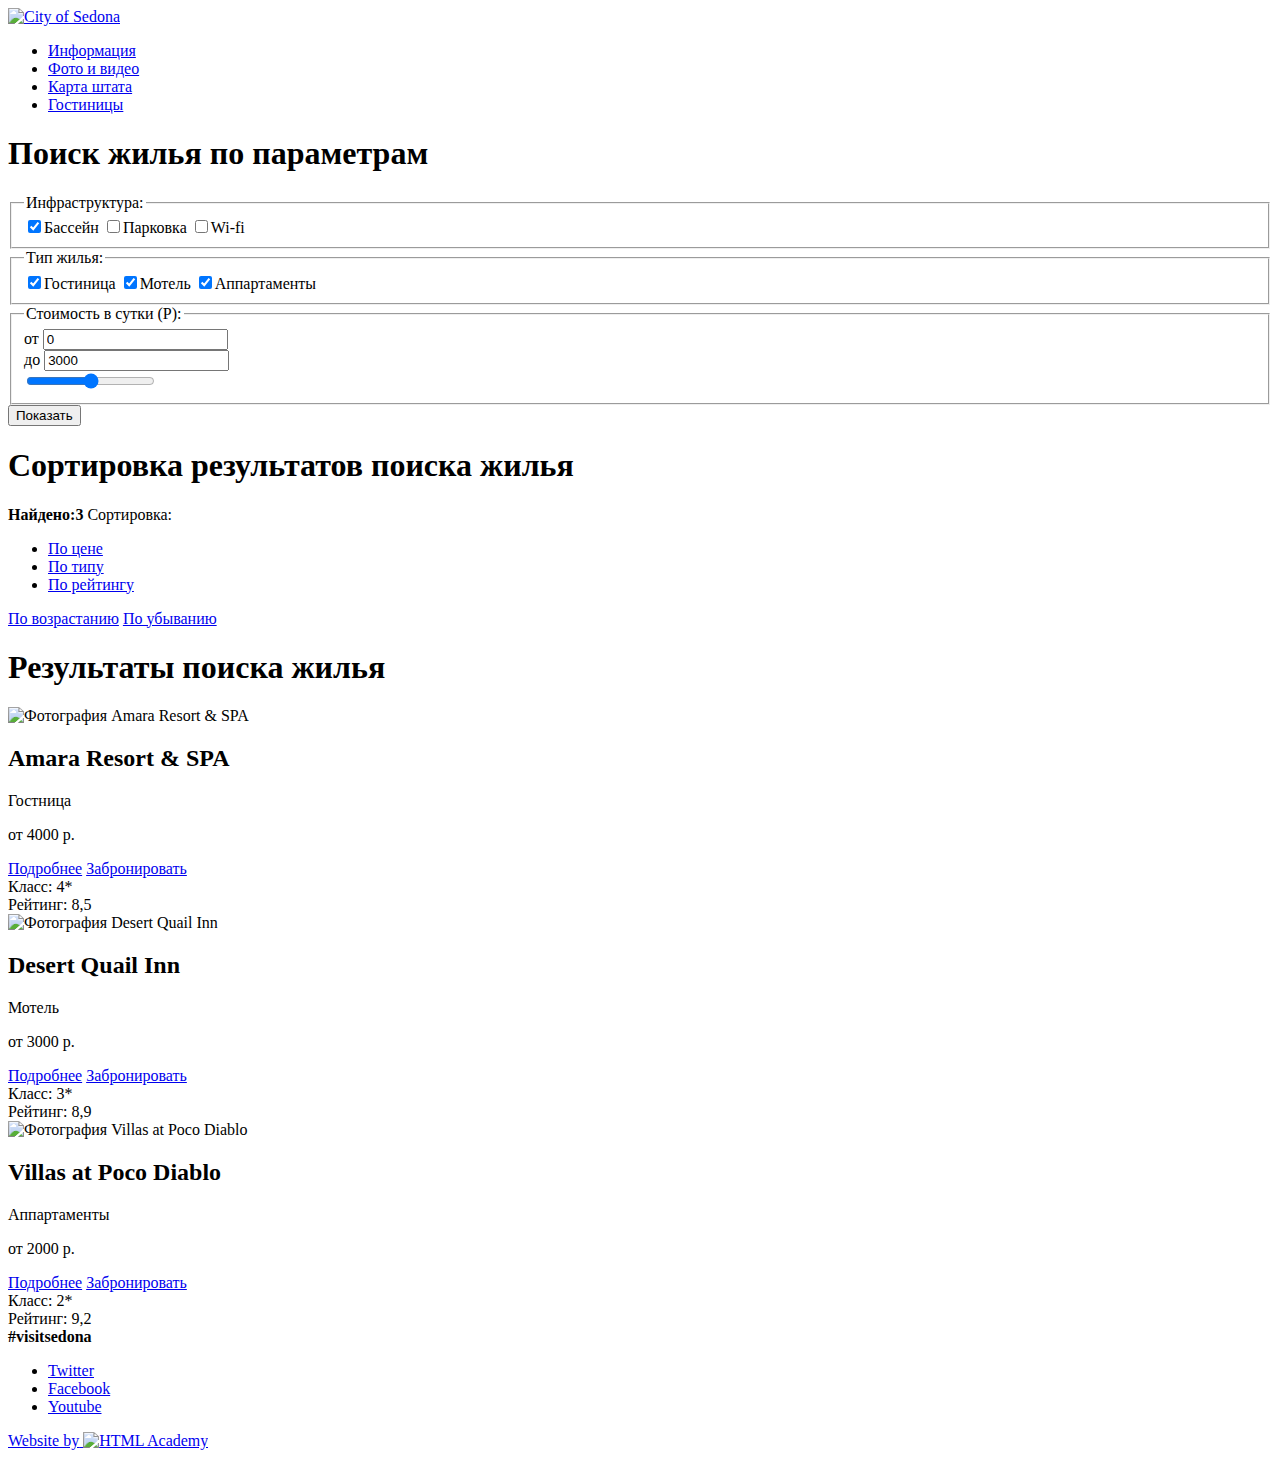
==== hotels.html @ 562797f5 "Внес правки по замечаниям, добавил формы" ====
<!DOCTYPE html>
<html lang="ru">
  <head>
    <meta charset="utf-8">
    <title>HTML Academy: Седона</title>
  </head>
  <body>
    <header class="main-header">
      <a href="index.html"><img src="#" alt="City of Sedona"></a>
      <nav class="main-navigator">
        <ul class="site-navigation">
          <li><a href="info.html">Информация</a></li>
          <li><a href="madia.html">Фото и видео</a></li>
          <li><a href="map.html">Карта штата</a></li>
          <li><a href="hotels.html">Гостиницы</a></li>
        </ul>
      </nav>
    </header>
    <main class="container">
      <section>
        <h1 class="visually-hidden">Поиск жилья по параметрам</h1>
        <form>
          <fieldset class="infrastructure">
            <legend>Инфраструктура:</legend>
            <label for="pool"><input type="checkbox" value="Бассейн" id="pool" checked>Бассейн</label>
            <label for="parking-place"><input type="checkbox" value="Парковка" id="parking-place">Парковка</label>
            <label for="wi-fi"><input type="checkbox" value="Wi-fi" id="wi-fi">Wi-fi</label>
          </fieldset>
          <fieldset class="type-of-hotel">
              <legend>Тип жилья:</legend>
              <label for="hotel"><input type="checkbox" value="Гостиница" id="hotel" checked>Гостиница</label>
              <label for="motel"><input type="checkbox" value="Мотель" id="motel" checked>Мотель</label>
              <label for="apartments"><input type="checkbox" value="Аппартаменты" id="apartments" checked>Аппартаменты</label>
          </fieldset>
          <fieldset class="day-price">
            <legend>Стоимость в сутки (Р):</legend>
            <div>
              <span>от</span>
              <input type="number" value="0">
            </div>
            <div>
            <span>до</span>
            <input type="number" value=3000>
            </div>
            <div>
            <input type="range" min="0" max="4000" step="1">
          </div>
        </fieldset>
          <div class="buttons">
            <input type="submit" value="Показать">
          </div>
        </form>
      </section>
      <section>
        <h1 class="visually-hidden">Сортировка результатов поиска жилья</h1>
        <b>Найдено:3</b>
        <span>Сортировка:</span>
        <ul>
          <li><a class="type-of-sorting" href="#">По цене</a></li>
          <li><a class="type-of-sorting" href="#">По типу</a></li>
          <li><a class="type-of-sorting" href="#">По рейтингу</a></li>
        </ul>
        <div>
          <a class="type-of-sorting sorting-up" href="#">По возрастанию</a>
          <a class="type-of-sorting sorting-down" href="#">По убыванию</a>
        </div>
      </section>
      <section class="found-hotels">
        <h1 class="visually-hidden">Результаты поиска жилья</h1>
        <article>
          <img src="#" alt="Фотография Amara Resort & SPA">
          <h2 class="name-of-hotel">Amara Resort & SPA</h2>
          <div>
            <span class="type-of-hotel">Гостница</span>
            <p>
              <span>от 4000 р.</span>
            </p>
          </div>
          <a class="button-info" href="more-info">Подробнее</a>
          <a class="button-booking" href="booking">Забронировать</a>
          <div>
            <span>Класс: 4*</span>
          </div>
          <span>Рейтинг: 8,5</span>
        </article>
        <article>
          <img src="#" alt="Фотография Desert Quail Inn">
          <h2 class="name-of-hotel">Desert Quail Inn</h2>
          <div>
            <span class="type-of-hotel">Мотель</span>
            <p>
              <span>от 3000 р.</span>
            </p>
          </div>
          <a class="button-info" href="more-info">Подробнее</a>
          <a class="button-booking" href="booking">Забронировать</a>
          <div>
            <span>Класс: 3*</span>
          </div>
          <span>Рейтинг: 8,9</span>
        </article>
        <article>
          <img src="#" alt="Фотография Villas at Poco Diablo">
          <h2 class="name-of-hotel">Villas at Poco Diablo</h2>
          <div>
            <span class="type-of-hotel">Аппартаменты</span>
            <p>
              <span>от 2000 р.</span>
            </p>
          </div>
          <a class="button-info" href="more-info">Подробнее</a>
          <a class="button-booking" href="booking">Забронировать</a>
          <div>
            <span>Класс: 2*</span>
          </div>
          <span>Рейтинг: 9,2</span>
        </article>
      </section>
    </main>
    <footer class="main-footer">
      <b class="footer-hashtag">#visitsedona</b>
      <div class="footer-social">
        <ul>
          <li><a class="social-button" href="#">Twitter</a></li>
          <li><a class="social-button" href="#">Facebook</a></li>
          <li><a class="social-button" href="#">Youtube</a></li>
        </ul>
      </div>
      <div class="footer-copyright">
        <a class="button" href="https://htmlacademy.ru/intensive/htmlcss">
          <span>Website by</span>
          <img src="#" width="0" height="0" alt="HTML Academy">
        </a>
      </div>
    </footer>
  </body>
</html>
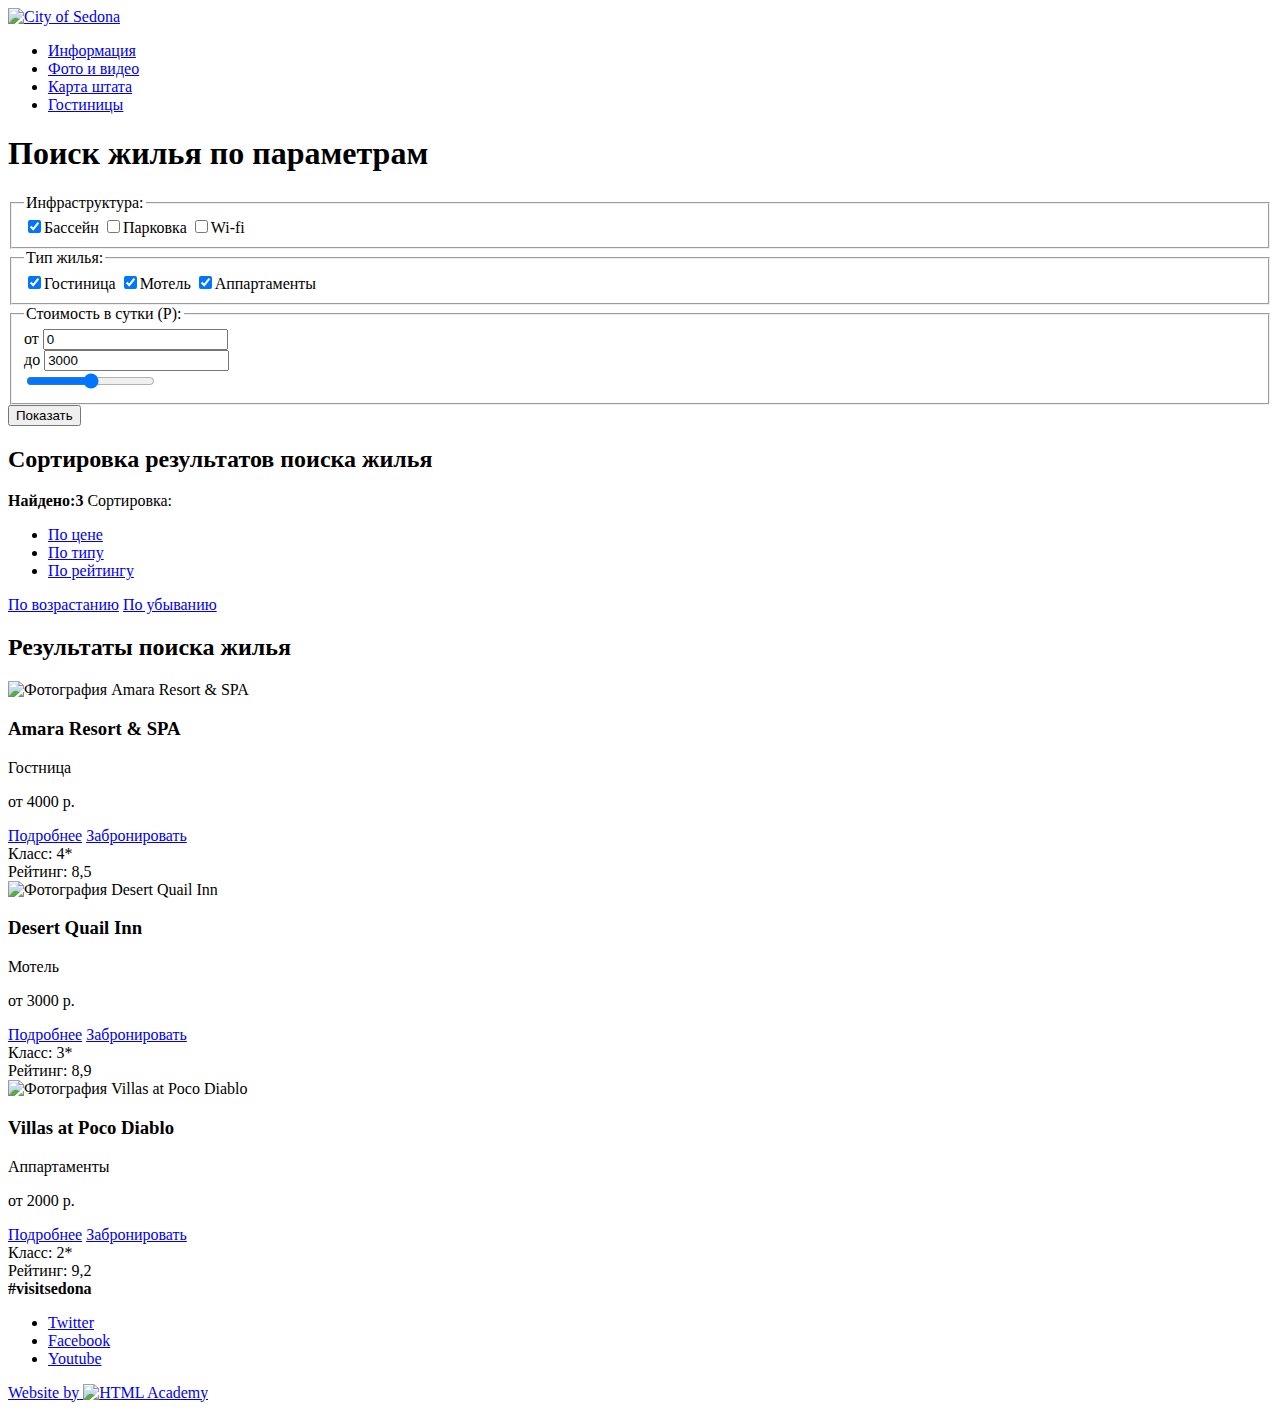
==== commit d44a94fa: "Небольшие правки" ====
--- a/hotels.html
+++ b/hotels.html
@@ -9,10 +9,10 @@
       <a href="index.html"><img src="#" alt="City of Sedona"></a>
       <nav class="main-navigator">
         <ul class="site-navigation">
-          <li><a href="info.html">Информация</a></li>
-          <li><a href="madia.html">Фото и видео</a></li>
-          <li><a href="map.html">Карта штата</a></li>
-          <li><a href="hotels.html">Гостиницы</a></li>
+          <li><a href="#">Информация</a></li>
+          <li><a href="#">Фото и видео</a></li>
+          <li><a href="#">Карта штата</a></li>
+          <li><a href="#">Гостиницы</a></li>
         </ul>
       </nav>
     </header>
@@ -52,7 +52,7 @@
         </form>
       </section>
       <section>
-        <h1 class="visually-hidden">Сортировка результатов поиска жилья</h1>
+        <h2 class="visually-hidden">Сортировка результатов поиска жилья</h2>
         <b>Найдено:3</b>
         <span>Сортировка:</span>
         <ul>
@@ -66,10 +66,10 @@
         </div>
       </section>
       <section class="found-hotels">
-        <h1 class="visually-hidden">Результаты поиска жилья</h1>
+        <h2 class="visually-hidden">Результаты поиска жилья</h1>
         <article>
           <img src="#" alt="Фотография Amara Resort & SPA">
-          <h2 class="name-of-hotel">Amara Resort & SPA</h2>
+          <h3 class="name-of-hotel">Amara Resort & SPA</h3>
           <div>
             <span class="type-of-hotel">Гостница</span>
             <p>
@@ -85,7 +85,7 @@
         </article>
         <article>
           <img src="#" alt="Фотография Desert Quail Inn">
-          <h2 class="name-of-hotel">Desert Quail Inn</h2>
+          <h3 class="name-of-hotel">Desert Quail Inn</h3>
           <div>
             <span class="type-of-hotel">Мотель</span>
             <p>
@@ -101,7 +101,7 @@
         </article>
         <article>
           <img src="#" alt="Фотография Villas at Poco Diablo">
-          <h2 class="name-of-hotel">Villas at Poco Diablo</h2>
+          <h3 class="name-of-hotel">Villas at Poco Diablo</h3>
           <div>
             <span class="type-of-hotel">Аппартаменты</span>
             <p>
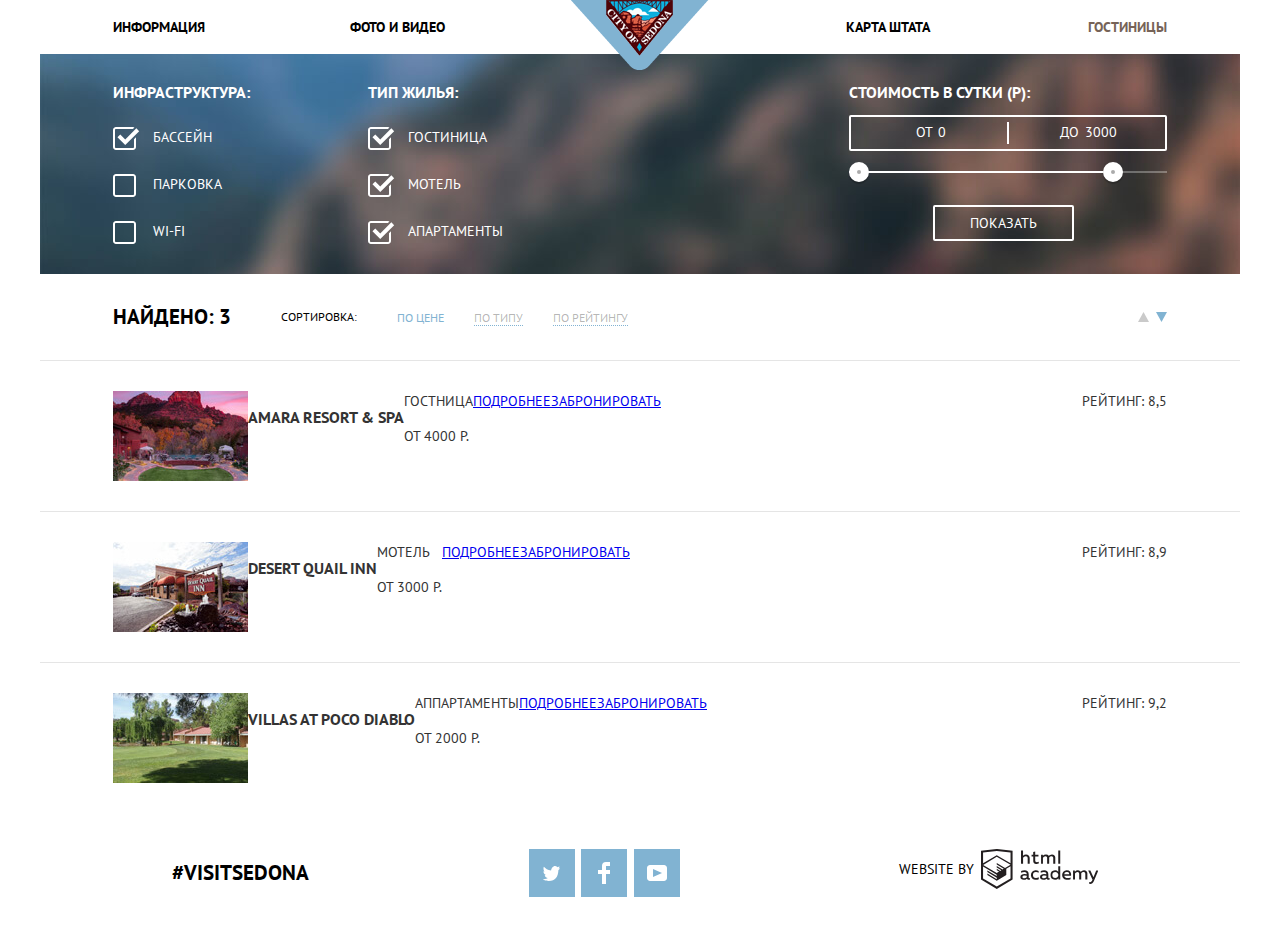
==== commit 05619e7f: "Черновик стилизации, некоторые правки  в разметку" ====
--- a/hotels.html
+++ b/hotels.html
@@ -1,74 +1,79 @@
 <!DOCTYPE html>
 <html lang="ru">
-  <head>
-    <meta charset="utf-8">
-    <title>HTML Academy: Седона</title>
-  </head>
+<head>
+  <meta charset="utf-8">
+  <link href="https://fonts.googleapis.com/css?family=PT+Sans:400,700&amp;subset=cyrillic" rel="stylesheet">
+  <link href="css/normalize.css" rel="stylesheet">
+  <link href="css/style.css" rel="stylesheet">
+  <title>HTML Academy: Седона</title>
+</head>
   <body>
-    <header class="main-header">
-      <a href="index.html"><img src="#" alt="City of Sedona"></a>
-      <nav class="main-navigator">
+    <header class="main-section main-header">
+      <img class="index-logo"src="img/index-logo.png" width="138" height="70" alt="City of Sedona">
+      <nav class="main-navigation">
         <ul class="site-navigation">
           <li><a href="#">Информация</a></li>
           <li><a href="#">Фото и видео</a></li>
           <li><a href="#">Карта штата</a></li>
-          <li><a href="#">Гостиницы</a></li>
+          <li class="active">Гостиницы</li>
         </ul>
       </nav>
     </header>
-    <main class="container">
-      <section>
+    <main class="main-section">
+      <section class="filters">
         <h1 class="visually-hidden">Поиск жилья по параметрам</h1>
-        <form>
+        <form class="filters-form" action="https://echo.htmlacademy.ru" method="get" id="search-hotel" name="Фильтры для поиска гостиницы в Седоне">
           <fieldset class="infrastructure">
             <legend>Инфраструктура:</legend>
-            <label for="pool"><input type="checkbox" value="Бассейн" id="pool" checked>Бассейн</label>
-            <label for="parking-place"><input type="checkbox" value="Парковка" id="parking-place">Парковка</label>
-            <label for="wi-fi"><input type="checkbox" value="Wi-fi" id="wi-fi">Wi-fi</label>
+            <input type="checkbox" value="Бассейн" id="pool" checked><label for="pool">Бассейн</label>
+            <input type="checkbox" value="Парковка" id="parking-place"><label for="parking-place">Парковка</label>
+            <input type="checkbox" value="Wi-fi" id="wi-fi"><label for="wi-fi">Wi-fi</label>
           </fieldset>
           <fieldset class="type-of-hotel">
               <legend>Тип жилья:</legend>
-              <label for="hotel"><input type="checkbox" value="Гостиница" id="hotel" checked>Гостиница</label>
-              <label for="motel"><input type="checkbox" value="Мотель" id="motel" checked>Мотель</label>
-              <label for="apartments"><input type="checkbox" value="Аппартаменты" id="apartments" checked>Аппартаменты</label>
+              <input type="checkbox" value="Гостиница" id="hotel" checked><label for="hotel">Гостиница</label>
+              <input type="checkbox" value="Мотель" id="motel" checked><label for="motel">Мотель</label>
+              <input type="checkbox" value="Аппартаменты" id="apartments" checked><label for="apartments">Апартаменты</label>
           </fieldset>
-          <fieldset class="day-price">
-            <legend>Стоимость в сутки (Р):</legend>
-            <div>
-              <span>от</span>
-              <input type="number" value="0">
-            </div>
-            <div>
-            <span>до</span>
-            <input type="number" value=3000>
-            </div>
-            <div>
-            <input type="range" min="0" max="4000" step="1">
-          </div>
-        </fieldset>
-          <div class="buttons">
-            <input type="submit" value="Показать">
+          <div class="price">
+            <fieldset class="price-per-day">
+              <legend>Стоимость в сутки (Р):</legend>
+              <div class="price-controls">
+                <label class="min-price">от <input type="text" name="min-price" value="0"></label>
+                <label class="max-price">до <input type="text" name="max-price" value="3000"></label>
+              </div>
+              <div class="range-controls">
+                <div class="scale">
+                  <div class="bar"></div>
+                </div>
+                <div class="range-toggle range-toggle-min"></div>
+                <div class="range-toggle range-toggle-max"></div>
+              </div>
+            </fieldset>
+            <button class="btn-transparent" type="submit">Показать</button>
           </div>
         </form>
       </section>
-      <section>
+      <section class="result-of-sorting">
         <h2 class="visually-hidden">Сортировка результатов поиска жилья</h2>
-        <b>Найдено:3</b>
-        <span>Сортировка:</span>
-        <ul>
-          <li><a class="type-of-sorting" href="#">По цене</a></li>
-          <li><a class="type-of-sorting" href="#">По типу</a></li>
-          <li><a class="type-of-sorting" href="#">По рейтингу</a></li>
-        </ul>
-        <div>
-          <a class="type-of-sorting sorting-up" href="#">По возрастанию</a>
-          <a class="type-of-sorting sorting-down" href="#">По убыванию</a>
+        <b class="number-of-found">Найдено: <span>3</span></b>
+        <div class="sorting-by">
+          <span>Сортировка:</span>
+          <ul class="sorting-by-list">
+            <li><a class="by-price selected-type" href="#">По цене</a></li>
+            <li><a class="by-type" href="#">По типу</a></li>
+            <li><a class="by-rating" href="#">По рейтингу</a></li>
+          </ul>
+        </div>
+        <div class="sorting-buttons">
+          <a class="sorting-up" href="#">По возрастанию</a>
+          <a class="sorting-down selected-sorting" href="#">По убыванию</a>
         </div>
       </section>
       <section class="found-hotels">
         <h2 class="visually-hidden">Результаты поиска жилья</h1>
-        <article>
-          <img src="#" alt="Фотография Amara Resort & SPA">
+        <article class="found-item">
+          <img src="img/amara-resort-spa.jpg" alt="Фотография Amara Resort & SPA">
           <h3 class="name-of-hotel">Amara Resort & SPA</h3>
           <div>
             <span class="type-of-hotel">Гостница</span>
@@ -78,13 +83,19 @@
           </div>
           <a class="button-info" href="more-info">Подробнее</a>
           <a class="button-booking" href="booking">Забронировать</a>
-          <div>
-            <span>Класс: 4*</span>
+          <div class="hotels-rating">
+            <div class="number-of-stars">
+              <span class="visually-hidden">Класс: 4*</span>
+              <span class="star"></span>
+              <span class="star"></span>
+              <span class="star"></span>
+              <span class="star"></span>
+            </div>
+            <span class="raiting">Рейтинг: 8,5</span>
           </div>
-          <span>Рейтинг: 8,5</span>
         </article>
-        <article>
-          <img src="#" alt="Фотография Desert Quail Inn">
+        <article class="found-item">
+          <img src="img/desert-auail-inn.jpg" alt="Фотография Desert Quail Inn">
           <h3 class="name-of-hotel">Desert Quail Inn</h3>
           <div>
             <span class="type-of-hotel">Мотель</span>
@@ -94,13 +105,19 @@
           </div>
           <a class="button-info" href="more-info">Подробнее</a>
           <a class="button-booking" href="booking">Забронировать</a>
-          <div>
-            <span>Класс: 3*</span>
+          <div class="hotels-rating">
+            <div class="number-of-stars">
+              <span class="visually-hidden">Класс: 3*</span>
+              <span class="star"></span>
+              <span class="star"></span>
+              <span class="star"></span>
+              <span class="star"></span>
+            </div>
+            <span class="raiting">Рейтинг: 8,9</span>
           </div>
-          <span>Рейтинг: 8,9</span>
         </article>
-        <article>
-          <img src="#" alt="Фотография Villas at Poco Diablo">
+        <article class="found-item">
+          <img src="img/villas-at-poco-diablo.jpg" alt="Фотография Villas at Poco Diablo">
           <h3 class="name-of-hotel">Villas at Poco Diablo</h3>
           <div>
             <span class="type-of-hotel">Аппартаменты</span>
@@ -110,26 +127,57 @@
           </div>
           <a class="button-info" href="more-info">Подробнее</a>
           <a class="button-booking" href="booking">Забронировать</a>
-          <div>
-            <span>Класс: 2*</span>
+          <div class="hotels-rating">
+            <div class="number-of-stars">
+              <span class="visually-hidden">Класс: 2*</span>
+              <span class="star"></span>
+              <span class="star"></span>
+              <span class="star"></span>
+              <span class="star"></span>
+            </div>
+            <span class="raiting">Рейтинг: 9,2</span>
           </div>
-          <span>Рейтинг: 9,2</span>
         </article>
       </section>
     </main>
-    <footer class="main-footer">
+    <footer class="main-section main-footer">
       <b class="footer-hashtag">#visitsedona</b>
       <div class="footer-social">
         <ul>
-          <li><a class="social-button" href="#">Twitter</a></li>
-          <li><a class="social-button" href="#">Facebook</a></li>
-          <li><a class="social-button" href="#">Youtube</a></li>
+          <li>
+            <a class="social-button" href="#">
+              <span class="visually-hidden">Твиттер</span>
+              <svg xmlns="http://www.w3.org/2000/svg" xmlns:xlink="http://www.w3.org/1999/xlink" width="17" height="15" viewBox="0 0 17 15">
+                <path fill="#FFF" d="M10.95.144c1.685-.496 2.984.27 3.577 1.179.673-.231 1.331-.481 2.011-.708a2.345 2.345 0 0 1-.857 1.768c.685.17 1.304-.491 1.304-.491-.169 1-1.006 1.788-1.563 2.024-.231 6.75-3.175 11.217-10.077 11.082h-.446c-.41 0-4.164-.46-4.898-1.887 2.271.196 3.893-.422 4.693-1.177-.96-.3-2.679-.477-2.979-2.95.349.106.564.228 1.19.119C1.705 8.247.374 7.53.448 5.33c.285.328 1.067.536 1.34.472C1.085 5.561-.182 2.442.894.85c1.818 1.854 3.735 3.606 7.152 3.773C8.254 2.33 9.183.793 10.95.144z"/>
+              </svg>
+            </a>
+          </li>
+          <li>
+            <a class="social-button" href="#">
+              <span class="visually-hidden">Фейсбук</span>
+              <svg xmlns="http://www.w3.org/2000/svg" width="12" height="22" viewBox="0 0 12 22">
+                <path fill="#FFF" d="M12 4V0H8a4 4 0 0 0-4 4v4H0v4h4v10h4V12h4V8H8V4h4z"/>
+              </svg>
+            </a>
+          </li>
+          <li>
+            <a class="social-button" href="#">
+              <span class="visually-hidden">Ютуб</span>
+              <svg xmlns="http://www.w3.org/2000/svg" xmlns:xlink="http://www.w3.org/1999/xlink" width="20" height="16" viewBox="0 0 20 16">
+                <path fill="#FFF" d="M17 0H3C1.35 0 0 1.35 0 3v10c0 1.65 1.35 3 3 3h14c1.65 0 3-1.35 3-3V3c0-1.65-1.35-3-3-3zM6.027 11.998V4.002L15.014 8l-8.987 3.998z"/>
+              </svg>
+            </a>
+          </li>
         </ul>
       </div>
       <div class="footer-copyright">
-        <a class="button" href="https://htmlacademy.ru/intensive/htmlcss">
-          <span>Website by</span>
-          <img src="#" width="0" height="0" alt="HTML Academy">
+        <a class="copyright-button" href="#">
+          <span class="website-by">Website by</span>
+          <span class="visually-hidden">HTML Академия</span>
+          <svg id="Layer_1" data-name="Layer 1" xmlns="http://www.w3.org/2000/svg" height="40px" viewBox="0 0 108.08 36.85">
+            <title>logo-htmlacademy-small1</title>
+            <path d="M44.61,26.88a2,2,0,0,0,.55-0.1v1.33a3.25,3.25,0,0,1-1.18.21,1.67,1.67,0,0,1-1.67-1,4.84,4.84,0,0,1-3.14,1.08c-1.51,0-2.91-.83-2.91-2.55,0-2.13,2-2.79,3.71-2.79a11.08,11.08,0,0,1,2.17.25v-0.3c0-1-.76-1.77-2.19-1.77a7.42,7.42,0,0,0-3,.64v-1.7a10.21,10.21,0,0,1,3.19-.55c2.36,0,3.81,1.12,3.81,3.65v3a0.54,0.54,0,0,0,.49.59h0.17Zm-6.44-1.13A1.35,1.35,0,0,0,39.63,27h0.11a3.39,3.39,0,0,0,2.41-1V24.58a9.72,9.72,0,0,0-1.81-.21c-1,0-2.16.33-2.16,1.38h0Zm12.36-6.11a5,5,0,0,1,2.57.64V22a4.08,4.08,0,0,0-2.3-.7,2.75,2.75,0,1,0,0,5.49,5,5,0,0,0,2.43-.64v1.71a6.27,6.27,0,0,1-2.76.57A4.21,4.21,0,0,1,46,24.51q0-.21,0-0.41a4.32,4.32,0,0,1,4.18-4.46h0.38Zm12.17,7.24a2,2,0,0,0,.55-0.1v1.33a3.25,3.25,0,0,1-1.18.21,1.67,1.67,0,0,1-1.67-1,4.84,4.84,0,0,1-3.14,1.08c-1.51,0-2.91-.83-2.91-2.55,0-2.13,2-2.79,3.71-2.79a11.08,11.08,0,0,1,2.17.25v-0.3c0-1-.76-1.77-2.19-1.77a7.42,7.42,0,0,0-3,.64v-1.7a10.21,10.21,0,0,1,3.19-.55c2.36,0,3.81,1.12,3.81,3.65v3a0.54,0.54,0,0,0,.49.59h0.17Zm-6.44-1.13A1.35,1.35,0,0,0,57.73,27h0.11a3.39,3.39,0,0,0,2.41-1V24.58a9.72,9.72,0,0,0-1.81-.21c-1.06,0-2.16.33-2.16,1.38h0ZM73,16V28.2H71.35V26.88a3.88,3.88,0,0,1-3.19,1.54,4.4,4.4,0,0,1,0-8.78,3.81,3.81,0,0,1,3,1.3V16H73Zm-4.53,5.22a2.76,2.76,0,1,0,0,5.52A2.86,2.86,0,0,0,71.15,25V23A2.91,2.91,0,0,0,68.49,21.27ZM79,19.64c3.31,0,4.46,2.68,3.92,5.09H76.7c0.21,1.5,1.67,2.11,3.19,2.11a6.11,6.11,0,0,0,2.64-.59v1.6a7.14,7.14,0,0,1-3,.57C77,28.42,74.78,27,74.78,24a4.18,4.18,0,0,1,4-4.39H79Zm0.09,1.54a2.28,2.28,0,0,0-2.44,2.1v0.06H81.3A2,2,0,0,0,79.13,21.18Zm5.73,7V19.87h1.65v1a3.81,3.81,0,0,1,2.78-1.27A2.86,2.86,0,0,1,91.89,21a4.12,4.12,0,0,1,2.91-1.33A3.06,3.06,0,0,1,98,23V28.2h-1.9V23.05a1.59,1.59,0,0,0-1.42-1.75H94.42a2.8,2.8,0,0,0-2.07,1.12V28.2h-1.9V23.05A1.59,1.59,0,0,0,89,21.31H88.8a3,3,0,0,0-2.21,1.29v5.63H84.86Zm21.31-8.33h1.9l-3.91,9.46c-0.9,2.17-2.09,2.86-3.35,2.86a4.76,4.76,0,0,1-1.1-.14V30.46a2.86,2.86,0,0,0,.85.12c0.9,0,1.58-.64,2.07-1.9l0.17-.42-4-8.4h2l2.86,6.29ZM38.73,1.46V6.22a3.81,3.81,0,0,1,2.7-1.14,3.25,3.25,0,0,1,3.44,3.4v5.15H43V8.72a1.81,1.81,0,0,0-1.61-2h-0.3a2.93,2.93,0,0,0-2.32,1.39v5.52h-1.9V1.46h1.9ZM49.94,2.31v3h3V6.91h-3v3.81c0,1.1.5,1.46,1.58,1.46a4.49,4.49,0,0,0,1.69-.33v1.6A6.8,6.8,0,0,1,51,13.8a2.55,2.55,0,0,1-2.86-2.74V6.89H46.58V5.26h1.5V2.74Zm5.4,11.31V5.28H57v1A3.81,3.81,0,0,1,59.77,5a2.86,2.86,0,0,1,2.6,1.33A4.12,4.12,0,0,1,65.28,5,3.06,3.06,0,0,1,68.44,8.4v5.21h-1.9V8.46a1.59,1.59,0,0,0-1.42-1.75H64.89a2.8,2.8,0,0,0-2.07,1.12v5.78h-1.9V8.46A1.59,1.59,0,0,0,59.5,6.71H59.27A3,3,0,0,0,57.06,8v5.63H55.34ZM71.17,1.45H73V13.6H71.17V1.45ZM14.71,0H14.55L0,1.54V28.21l14.55,8.66,14.55-8.66V1.54Zm12.5,27.1L14.55,34.64,1.9,27.12V16.18l12.59,7.5V25L5.86,19.9v1.31l8.68,5.21v1.39L5.87,22.65V24l8.68,5.21,8.75-5.24V18.31L27.2,16V27.12Zm0-12.53-3.48,2-1.6,1L14.51,13v1.31L21,18.23H21l-0.14.09-1,.54-5.37-3.2V17l4.24,2.52-1,.67-3.2-1.9v1.31l2.1,1.24L14.5,22.1,2,14.65,14.51,7.11Zm0-1.32L14.49,5.76,1.91,13.25v-10L14.56,1.92,27.21,3.25v10h0Z" transform="translate(0 -0.02)" fill="#231f20"/>
+          </svg>
         </a>
       </div>
     </footer>
--- a/css/style.css
+++ b/css/style.css
@@ -0,0 +1,772 @@
+.main-section {
+  position: relative;
+  display: block;
+  max-width: 1200px;
+  width: 100%;
+  min-width: 768px;
+  margin: 0 auto;
+  box-sizing: border-box;
+}
+body {
+font-family: "PT Sans", "Arial", sans-serif;
+text-transform: uppercase;
+font-size: 14px;
+line-height: 21px;
+color: #333333;
+font-weight: normal;
+}
+.visually-hidden {
+  position: absolute;
+  clip: rect(0 0 0 0);
+  width: 1px;
+  height: 1px;
+  margin: -1px;
+}
+
+/* Шапка сайта*/
+
+.main-header {
+position: relative;
+}
+.index-logo {
+  position: absolute;
+  top: 0;
+  left: 50%;
+  margin-left: -69px;
+  z-index: 10;
+  width: 138;
+  height: 70;
+}
+.main-header .main-navigation {
+margin-left: 73px;
+margin-right: 73px;
+}
+.main-header .site-navigation {
+display: flex;
+flex-wrap: wrap;
+justify-content: space-between;
+margin: 0;
+padding: 0;
+}
+.site-navigation li {
+list-style-type: none;
+margin: 0;
+padding: 14px 0;
+width: 20%;
+}
+.site-navigation li:nth-child(1),
+.site-navigation li:nth-child(2) {
+  text-align: left;
+}
+.site-navigation li:nth-child(3),
+.site-navigation li:nth-child(4) {
+  text-align: right;
+}
+.site-navigation li:nth-child(2) {
+  margin-right: 73px;
+}
+.site-navigation li:nth-child(3) {
+  margin-left: 60px;
+}
+.site-navigation a {
+text-decoration: none;
+font-weight:  bold;
+font-size: 14px;
+line-height: 26px;
+color: #000000;
+text-transform: uppercase;
+}
+.site-navigation a:hover,
+.site-navigation a:focus {
+  color: #81b3d2;
+}
+.site-navigation a:active {
+color: #000000;
+opacity: 0.3;
+}
+
+/* Баннер на главной */
+.index-banner {
+  position: relative;
+  margin-bottom: 60px;
+}
+.index-banner .banner-wrapper {
+  background: #3f5f73 url("../img/index-background.jpg");
+  background-repeat: no-repeat;
+  background-position: 50% 21%;
+  width: 100%;
+  height: 508px;
+}
+.index-banner img {
+  display: block;
+  width: 458px;
+  height: 352px;
+  margin: 0 auto;
+  padding: 76px;
+}
+.index-banner .banner-mask {
+  width: 100%;
+  height: 57px;
+  background: url("../img/mask-max.png");
+  background-repeat: no-repeat;
+  background-position: center;
+  position: absolute;
+  bottom: 0;
+  z-index: 5;
+}
+
+/* Заголовок */
+.features {
+  text-align: center;
+  margin-bottom: 50px;
+}
+.features  h1 {
+  font-size: 21px;
+  line-height: 26px;
+  color: #000000;
+  margin: 0;
+  margin-bottom: 28px;
+  padding: 0;
+}
+.features  p {
+  font-size: 14px;
+  line-height: 26px;
+  color: #000000;
+  margin: 0;
+  margin-bottom: 52px;
+  padding: 0;
+}
+
+/* Причины */
+.feature-list, .feature-list .illustrated {
+display: flex;
+flex-wrap: wrap;
+}
+.sub-feature-list {
+  display: flex;
+}
+.feature-list,
+.sub-feature-list,
+.feature-list li,
+.sub-feature-list li {
+  list-style-type: none;
+  margin: 0;
+  padding: 0;
+}
+.illustrated {
+background-color: #81b3d2;
+color: #white;
+display: flex;
+}
+.illustrated:nth-child(2n+1){
+  flex-direction:row-reverse;
+}
+.feature-item {
+  text-align: center;
+}
+.sub-feature {
+  background-color: #ffffff;
+  width: 400px;
+}
+.feature-list > li:nth-last-child(-n+3) {
+  background-color: #eeeeee;
+  width: 400px;
+  min-height: 256px;
+}
+.feature-item-title {
+  width: 400px;
+  min-height: 256px;
+}
+/*Стилизация текста в причинах*/
+.feature-item h3,
+.feature-item-title h3 {
+  margin-top: 44px;
+  margin-bottom: 24px;
+  padding: 0 124px;
+  font-family: "PT Sans", "Arial", sans-serif;
+  font-size: 21px;
+  line-height: 21px;
+  font-weight: bold;
+  color: #000000;
+  text-transform: uppercase;
+}
+.feature-item span {
+  display: block;
+  margin-bottom: 23px;
+  padding: 0;
+  font-family: "PT Sans", "Arial", sans-serif;
+  font-size: 14px;
+  line-height: 21px;
+  font-weight: normal;
+  color: #333333;
+}
+.feature-item span::before,
+.feature-item span::after {
+  content: "";
+  display: inline-block;
+  vertical-align: middle;
+  width: 10px;
+  height: 1px;
+  background-color: #333333;
+  position: relative;
+}
+.feature-item span::before {
+  margin-left: -100%;
+  left: -4px;
+}
+.feature-item span::after {
+  margin-right: -100%;
+  right: -4px;
+}
+.feature-item p,
+.feature-item-title p {
+  padding: 0 60px;
+  line-height: 21px;
+}
+
+/*Стилизация вложенного списка*/
+.sub-feature-list .feature-item {
+  position: relative;
+  margin: 0;
+  padding: 0;
+  padding-top: 160px;
+}
+
+.sub-feature h4 {
+  display: block;
+  margin: 0;
+  margin-bottom: 20px;
+  font-family: "PT Sans", "Arial", sans-serif;
+  text-transform: uppercase;
+  font-size: 21px;
+  line-height: 24px;
+  font-weight: bold;
+  background-color: #ffffff;
+  color: #000000;
+}
+
+.sub-feature p {
+  margin: 0;
+  margin-bottom: 85px;
+  padding: 0 55px;
+  font-family: "PT Sans", "Arial", sans-serif;
+  text-transform: uppercase;
+  font-size: 14px;
+  line-height: 21px;
+  font-weight: normal;
+  background-color: #ffffff;
+  color: #333333;
+}
+
+.sub-feature-list .feature-housing::before,
+.sub-feature-list .feature-food::before,
+.sub-feature-list .feature-souvenirs::before  {
+  content: "";
+  position: absolute;
+  top: 57px;
+  left: 50%;
+}
+
+.sub-feature-list .feature-housing::before {
+  background: url("../img/icon-1.svg")no-repeat center;
+  width: 77px;
+  height: 75px;
+  margin-left: -38px;
+}
+
+.sub-feature-list .feature-food::before {
+  background: url("../img/icon-2.svg")no-repeat center;
+  width: 64px;
+  height: 75px;
+  margin-left: -32px;
+}
+
+.sub-feature-list .feature-souvenirs::before {
+  background: url("../img/icon-3.svg")no-repeat center;
+  width: 75px;
+  height: 77px;
+  margin-left: -37px;
+}
+
+/*Стилизация заголовка и подписи к форме*/
+.search-hotels {
+    text-align: center;
+    width: 566px;
+    margin: 0 auto;
+}
+.search-hotels  h2 {
+  font-size: 30px;
+  line-height: 36px;
+  color: #000000;
+  margin: 0;
+  margin-bottom: 23px;
+  padding: 0;
+}
+.search-hotels p{
+  font-size: 14px;
+  line-height: 24px;
+  color: #000000;
+  margin: 0;
+  margin-bottom: 48px;
+}
+
+/*Стилизация формы - кнопка открытия/закрытия формы*/
+.button-search {
+  display: block;
+  width: inherit;
+  min-height: 86px;
+  margin: 0 auto;
+  padding: 10px 30px;
+
+  font-size: 21px;
+  font-weight: bold;
+  line-height: 26px;
+  text-align: center;
+  color: #ffffff;
+  vertical-align: middle;
+  text-transform: uppercase;
+
+  background-color: #766357;
+  border: none;
+}
+.button-search:hover,
+.button-search:focus {
+  background-color: #604e43;
+}
+.button-search:active {
+  color: #928a85;
+  background-color: #604e43;
+}
+
+/*Стилизация формы*/
+.search-hotels-form {
+position: absolute;
+display: flex;
+flex-wrap: wrap;
+flex-direction: column;
+width: inherit;
+box-sizing: border-box;
+min-height: 395px;
+padding: 55px;
+text-align: left;
+font-weight: bold;
+font-size: 14px;
+line-height: 26px;
+vertical-align: middle;
+
+background-color: #ffffff;
+}
+.search-item {
+  display: flex;
+  justify-content: space-between;
+  flex-wrap: wrap;
+  width: 460px;
+  margin-bottom: 30px;
+}
+.item-date {
+  width: 100%;
+}
+.item-number {
+  display: flex;
+  justify-content: space-between;
+  flex-wrap: wrap;
+  width: 50%;
+}
+.search-item label {
+  display: inline-block;
+  padding: 6px 0;
+}
+.search-item input {
+  font: inherit;
+  background-color: #f2f2f2;
+  border: none;
+}
+.item-date input {
+  box-sizing: border-box;
+  width: 346px;
+  padding: 6px;
+  padding-right: 40px;
+}
+/* Цевт при наведение, сделать позже
+.appointment-item input:focus {
+  border-color: #663d15;
+}
+*/
+.item-number input {
+  width: 115px;
+  padding: 6px 0;
+}
+.search-hotels-form .button {
+  display: block;
+  width: 458px;
+  min-height: 58px;
+  margin: 0 auto;
+  margin-top: 22px;
+  padding: 10px 30px;
+
+  font-size: 21px;
+  font-weight: bold;
+  line-height: 26px;
+  text-align: center;
+  color: #ffffff;
+  vertical-align: middle;
+  text-transform: uppercase;
+
+  background-color: #81b3d2;
+  border: none;
+}
+.search-hotels-form .button:hover,
+.search-hotels-form .button:focus {
+  background-color: #669ec0;
+}
+.search-hotels-form .button:active {
+  color: #94b9d2;
+  background-color: #5496bd;
+
+}
+
+/*Футер*/
+.main-footer {
+  display: flex;
+  flex-wrap: wrap;
+  justify-content: space-between;
+
+  min-height: 120px;
+  padding-top: 36px;
+  padding-bottom: 36px;
+  padding-left: 132px;
+  padding-right: 100px;
+
+  color: #000000;
+  background-color: #ffffff;
+}
+.footer-hashtag {
+  align-self: center;
+  font-size: 21px;
+  line-height: 26px;
+}
+
+.footer-social ul {
+  display: flex;
+  flex-wrap: wrap;
+  justify-content: space-between;
+  width: 151px;
+  margin: 0 auto;
+  padding: 0;
+
+  list-style: none;
+}
+.social-button {
+  display: flex;
+  align-items: center;
+  justify-content: center;
+  width: 46px;
+  height: 48px;
+
+  background-color: #81b3d2;
+}
+.social-button:hover,
+.social-button:focus {
+  background-color: #669ec0;
+}
+.social-button:hover path,
+.social-button:focus path {
+  fill: #88b6d1;
+}
+.footer-copyright {
+  width: 241px;
+  margin: 0;
+}
+.footer-copyright a {
+  display: flex;
+  align-items: center;
+  text-decoration: none;
+  font-size: 14px;
+  line-height: 26px;
+  color: #000000;
+  text-transform: uppercase;
+}
+.footer-copyright:hover path,
+.footer-copyright:focus path{
+  fill: #81b3d2;
+}
+.footer-copyright:active path{
+  fill: #000000;
+  opacity: 0.3;
+}
+.copyright-button .website-by {
+  font-size: 14px;
+  line-height: 26px;
+  padding-right: 7px;
+  color: #000000;
+}
+
+/*Страница поиска отеля*/
+.site-navigation .active {
+  text-decoration: none;
+  font-family: "PT Sans", "Arial", sans-serif;
+  font-weight: bold;
+  font-size: 14px;
+  line-height: 26px;
+  color: #766357;
+  text-transform: uppercase;
+}
+
+/*Раздел фильтров*/
+.filters {
+  background: url("../img/catalog-background.jpg") no-repeat;
+  background-position: center;
+  text-transform: uppercase;
+  color: #ffffff;
+}
+.filters .filters-form {
+  display: flex;
+  margin-left: 73px;
+  margin-right: 73px;
+  padding-top: 28px;
+  padding-bottom: 32px;
+}
+.filters-form .infrastructure,
+.filters-form .type-of-hotel,
+.filters-form .price {
+  display: flex;
+  flex-direction: column;
+}
+.filters-form fieldset {
+  border: 0;
+  margin: 0;
+  padding: 0;
+}
+.filters-form .infrastructure {
+  margin-right: 118px;
+}
+
+.filters-form .price {
+  margin-left: auto;
+}
+.filters-form fieldset>legend {
+  margin: 0;
+  margin-bottom: 24px;
+  padding: 0;
+  font-size: 16px;
+  line-height: 21px;
+  font-weight: bold;
+}
+.infrastructure label,
+.type-of-hotel label {
+  display: block;
+  margin: 0;
+  margin-bottom: 26px;
+  padding: 0;
+  padding-left: 40px;
+  position: relative;
+  font-size: 14px;
+  line-height: 21px;
+}
+.infrastructure label:last-child,
+.type-of-hotel label:last-child {
+  margin-bottom: 0;
+}
+.infrastructure label::before,
+.type-of-hotel label::before {
+  content: "";
+  background: url("../img/checkbox-off.svg") no-repeat center;
+  width: 23px;
+  height: 23px;
+  position: absolute;
+  left: 0;
+  top: 0;
+}
+.infrastructure input[type="checkbox"],
+.type-of-hotel input[type="checkbox"] {
+  display: none;
+}
+.infrastructure input[type="checkbox"]:checked + label::before,
+.type-of-hotel input[type="checkbox"]:checked + label::before {
+  content: "";
+  background: url("../img/checkbox-on.svg") no-repeat center;
+  width: 27px;
+  height: 23px;
+  position: absolute;
+  left: 0;
+  top: 0;
+}
+.price {
+  width: 328px;
+}
+.price .price-per-day {
+  width: 318px;
+  padding-left: 10px;
+}
+.price .price-per-day legend {
+  margin-bottom: 12px;
+}
+.price-controls {
+  position: relative;
+  height: 36px;
+  margin-bottom: 20px;
+  font-size: 0;
+  border: 2px solid #ffffff;
+  border-radius: 2px;
+  box-sizing: border-box;
+}
+.price-controls::after {
+  content: "";
+  position: absolute;
+  top: 50%;
+  left: 50%;
+  width: 2px;
+  height: 22px;
+  background: #ffffff;
+  transform: translate(-50%, -50%);
+}
+.price-controls label {
+  display: inline-block;
+  font-size: 14px;
+  line-height: 21px;
+  vertical-align: top;
+  padding: 4px 0;
+  cursor: pointer;
+}
+.price-controls .min-price,
+.price-controls .max-price {
+  width: 90px;
+  padding-left: 65px;
+}
+.price-controls .max-price {
+  padding-left: 54px;
+}
+.price-controls input {
+  width: 50px;
+  margin: 0;
+  color: inherit;
+  font: inherit;
+  background: none;
+  border: none;
+}
+.range-controls {
+  position: relative;
+  margin-bottom: 32px;
+}
+.range-controls .scale {
+  height: 2px;
+  background: rgba(255, 255, 255, 0.3);
+}
+.range-controls .bar {
+  width: 80%;
+  height: 2px;
+  background: #ffffff;
+}
+.range-toggle {
+  position: absolute;
+  top: -9px;
+  width: 4px;
+  height: 4px;
+  background: #ababab;
+  border: 8px solid #ffffff;
+  border-radius: 50%;
+  box-shadow: 0 2px 1px 0 rgba(0, 1, 1, 0.2);
+  cursor: pointer;
+}
+.range-toggle:hover {
+  background: #1c4f80;
+}
+.range-toggle-min {
+  left: 0;
+}
+.range-toggle-max {
+  left: 80%;
+}
+.btn-transparent {
+  display: block;
+  margin: 0 auto;
+  padding: 6px 35px;
+  font-size: 14px;
+  line-height: 20px;
+  color: #ffffff;
+  text-transform: uppercase;
+  background: transparent;
+  border: 2px solid #ffffff;
+  border-radius: 2px;
+  cursor: pointer;
+}
+.btn-transparent:hover {
+  color: #000000;
+  background: #ffffff;
+}
+
+/*Параметры сортировки*/
+.result-of-sorting {
+  display: flex;
+  align-items: center;
+  margin-left: 73px;
+  margin-right: 73px;
+  padding: 30px 0;
+}
+.result-of-sorting .number-of-found {
+  margin: 0;
+  padding: 0;
+  margin-right: 50px;
+  font-size: 21px;
+  line-height: 26px;
+  font-weight: bold;
+  color: #000000;
+}
+.sorting-by {
+  display: flex;
+  flex-wrap: wrap;
+  align-items: center;
+}
+.sorting-by-list {
+  display: flex;
+  flex-wrap: wrap;
+  list-style-type: none;
+  margin: 0;
+  padding: 0;
+}
+.sorting-by span {
+  margin-right: 40px;
+  font-size: 12px;
+  line-height: 18px;
+  font-weight: normal;
+  color: #000000;
+}
+.sorting-by-list a {
+  margin-right: 30px;
+  font-size: 12px;
+  line-height: 18px;
+  font-weight: normal;
+  color: rgba(0, 0, 0, 0.3);
+  text-decoration: none;
+  border-bottom: 1px dotted #81b3d2;
+}
+.sorting-by-list .selected-type {
+  border: none;
+  color: #81b3d2;
+}
+.sorting-buttons {
+  margin-left: auto;
+}
+.sorting-buttons .sorting-up,
+.sorting-buttons .sorting-down {
+  font-size: 0;
+  display: inline-block;
+  width: 11px;
+  height: 10px;
+  background: url("../img/icon-up-dir.svg") no-repeat center;
+}
+.sorting-buttons .sorting-down {
+  background: url("../img/icon-down-dir.svg") no-repeat center;
+  margin-left: 3px;
+}
+
+/*Стилизация спика найденных отелей*/
+.found-hotels .found-item{
+  display: flex;
+  flex-wrap: wrap;
+  padding: 30px 73px;
+  border-top: 1px solid #e5e5e5;
+}
+.found-item .hotels-rating {
+  margin-left: auto;
+}
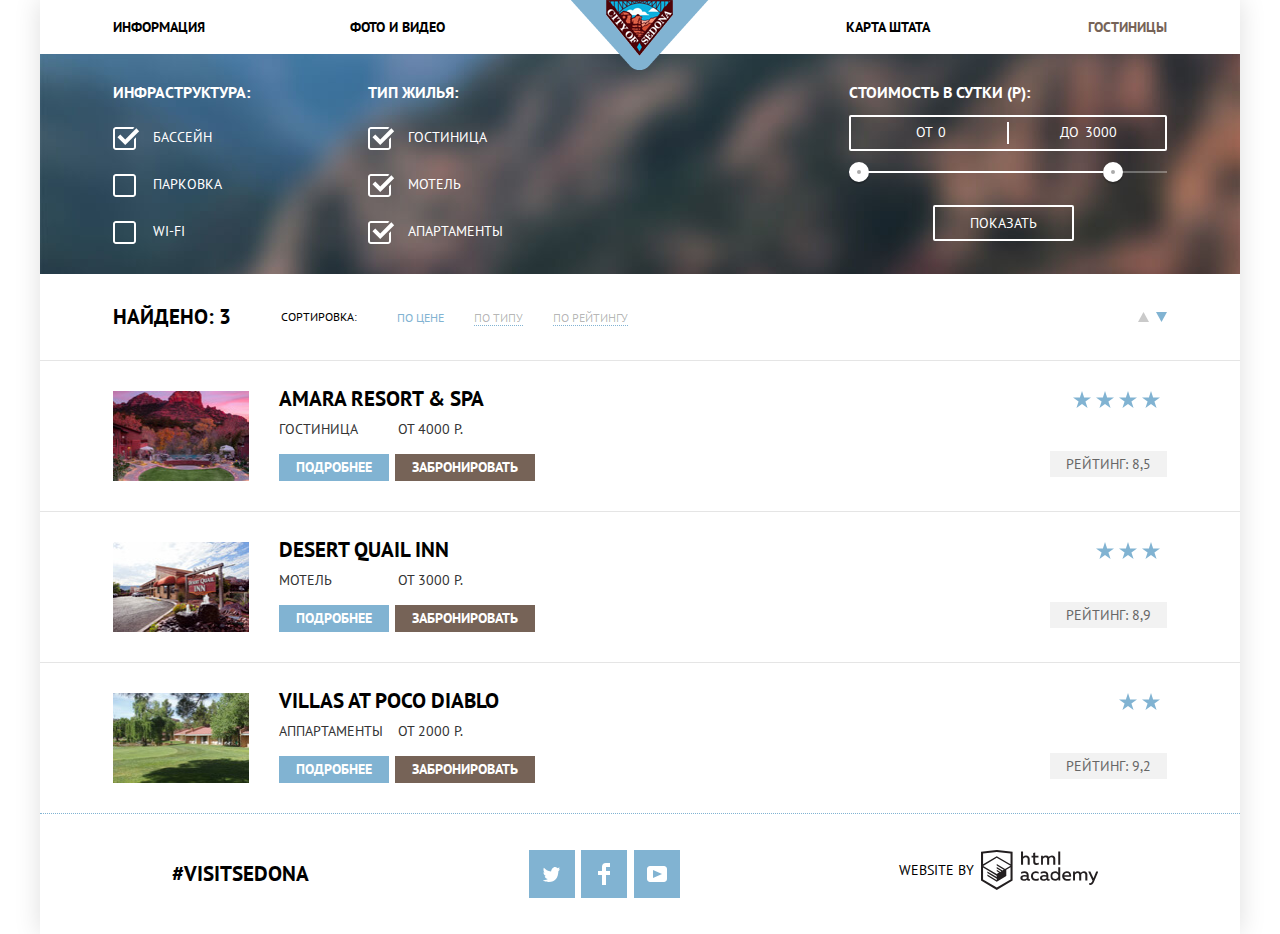
==== commit 791f0f29: "Добавил стилизацию раздел с найденными отелями" ====
--- a/hotels.html
+++ b/hotels.html
@@ -8,178 +8,182 @@
   <title>HTML Academy: Седона</title>
 </head>
   <body>
-    <header class="main-section main-header">
-      <img class="index-logo"src="img/index-logo.png" width="138" height="70" alt="City of Sedona">
-      <nav class="main-navigation">
-        <ul class="site-navigation">
-          <li><a href="#">Информация</a></li>
-          <li><a href="#">Фото и видео</a></li>
-          <li><a href="#">Карта штата</a></li>
-          <li class="active">Гостиницы</li>
-        </ul>
-      </nav>
-    </header>
-    <main class="main-section">
-      <section class="filters">
-        <h1 class="visually-hidden">Поиск жилья по параметрам</h1>
-        <form class="filters-form" action="https://echo.htmlacademy.ru" method="get" id="search-hotel" name="Фильтры для поиска гостиницы в Седоне">
-          <fieldset class="infrastructure">
-            <legend>Инфраструктура:</legend>
-            <input type="checkbox" value="Бассейн" id="pool" checked><label for="pool">Бассейн</label>
-            <input type="checkbox" value="Парковка" id="parking-place"><label for="parking-place">Парковка</label>
-            <input type="checkbox" value="Wi-fi" id="wi-fi"><label for="wi-fi">Wi-fi</label>
-          </fieldset>
-          <fieldset class="type-of-hotel">
-              <legend>Тип жилья:</legend>
-              <input type="checkbox" value="Гостиница" id="hotel" checked><label for="hotel">Гостиница</label>
-              <input type="checkbox" value="Мотель" id="motel" checked><label for="motel">Мотель</label>
-              <input type="checkbox" value="Аппартаменты" id="apartments" checked><label for="apartments">Апартаменты</label>
-          </fieldset>
-          <div class="price">
-            <fieldset class="price-per-day">
-              <legend>Стоимость в сутки (Р):</legend>
-              <div class="price-controls">
-                <label class="min-price">от <input type="text" name="min-price" value="0"></label>
-                <label class="max-price">до <input type="text" name="max-price" value="3000"></label>
+    <div class="page-wrapper">
+      <header class="main-section main-header">
+        <img class="index-logo"src="img/index-logo.png" width="138" height="70" alt="City of Sedona">
+        <nav class="main-navigation">
+          <ul class="site-navigation">
+            <li><a href="#">Информация</a></li>
+            <li><a href="#">Фото и видео</a></li>
+            <li><a href="#">Карта штата</a></li>
+            <li class="active">Гостиницы</li>
+          </ul>
+        </nav>
+      </header>
+      <main class="main-section">
+        <section class="filters">
+          <h1 class="visually-hidden">Поиск жилья по параметрам</h1>
+          <form class="filters-form" action="https://echo.htmlacademy.ru" method="get" id="search-hotel" name="Фильтры для поиска гостиницы в Седоне">
+            <fieldset class="infrastructure">
+              <legend>Инфраструктура:</legend>
+              <input type="checkbox" value="Бассейн" id="pool" checked><label for="pool">Бассейн</label>
+              <input type="checkbox" value="Парковка" id="parking-place"><label for="parking-place">Парковка</label>
+              <input type="checkbox" value="Wi-fi" id="wi-fi"><label for="wi-fi">Wi-fi</label>
+            </fieldset>
+            <fieldset class="type-of-hotel">
+                <legend>Тип жилья:</legend>
+                <input type="checkbox" value="Гостиница" id="hotel" checked><label for="hotel">Гостиница</label>
+                <input type="checkbox" value="Мотель" id="motel" checked><label for="motel">Мотель</label>
+                <input type="checkbox" value="Аппартаменты" id="apartments" checked><label for="apartments">Апартаменты</label>
+            </fieldset>
+            <div class="price">
+              <fieldset class="price-per-day">
+                <legend>Стоимость в сутки (Р):</legend>
+                <div class="price-controls">
+                  <label class="min-price">от <input type="text" name="min-price" value="0"></label>
+                  <label class="max-price">до <input type="text" name="max-price" value="3000"></label>
+                </div>
+                <div class="range-controls">
+                  <div class="scale">
+                    <div class="bar"></div>
+                  </div>
+                  <div class="range-toggle range-toggle-min"></div>
+                  <div class="range-toggle range-toggle-max"></div>
+                </div>
+              </fieldset>
+              <button class="btn-transparent" type="submit">Показать</button>
+            </div>
+          </form>
+        </section>
+        <section class="result-of-sorting">
+          <h2 class="visually-hidden">Сортировка результатов поиска жилья</h2>
+          <b class="number-of-found">Найдено: <span>3</span></b>
+          <div class="sorting-by">
+            <span>Сортировка:</span>
+            <ul class="sorting-by-list">
+              <li><a class="by-price selected-type" href="#">По цене</a></li>
+              <li><a class="by-type" href="#">По типу</a></li>
+              <li><a class="by-rating" href="#">По рейтингу</a></li>
+            </ul>
+          </div>
+          <div class="sorting-buttons">
+            <a class="sorting-up" href="#">По возрастанию</a>
+            <a class="sorting-down selected-sorting" href="#">По убыванию</a>
+          </div>
+        </section>
+        <section class="found-hotels">
+          <h2 class="visually-hidden">Результаты поиска жилья</h1>
+          <article class="found-item">
+            <img src="img/amara-resort-spa.jpg" width="135" height="90" alt="Фотография Amara Resort & SPA">
+            <div class="hotels-info">
+              <h3 class="name-of-hotel">Amara Resort & SPA</h3>
+              <div class="hotels-type-price">
+                <span class="type-of-hotel">Гостиница</span>
+                <span class="price-for-hotel">от 4000 р.</span>
               </div>
-              <div class="range-controls">
-                <div class="scale">
-                  <div class="bar"></div>
-                </div>
-                <div class="range-toggle range-toggle-min"></div>
-                <div class="range-toggle range-toggle-max"></div>
+              <div class="hotel-buttons">
+                <a class="button button-info" href="more-info">Подробнее</a>
+                <a class="button button-booking" href="booking">Забронировать</a>
               </div>
-            </fieldset>
-            <button class="btn-transparent" type="submit">Показать</button>
-          </div>
-        </form>
-      </section>
-      <section class="result-of-sorting">
-        <h2 class="visually-hidden">Сортировка результатов поиска жилья</h2>
-        <b class="number-of-found">Найдено: <span>3</span></b>
-        <div class="sorting-by">
-          <span>Сортировка:</span>
-          <ul class="sorting-by-list">
-            <li><a class="by-price selected-type" href="#">По цене</a></li>
-            <li><a class="by-type" href="#">По типу</a></li>
-            <li><a class="by-rating" href="#">По рейтингу</a></li>
+            </div>
+            <div class="hotels-rating">
+              <div class="number-of-stars">
+                <span class="visually-hidden">Класс: 4*</span>
+                <span class="star"></span>
+                <span class="star"></span>
+                <span class="star"></span>
+                <span class="star"></span>
+              </div>
+              <span class="raiting">Рейтинг: 8,5</span>
+            </div>
+          </article>
+          <article class="found-item">
+            <img src="img/desert-auail-inn.jpg" width="135" height="90" alt="Фотография Desert Quail Inn">
+            <div class="hotels-info">
+              <h3 class="name-of-hotel">Desert Quail Inn</h3>
+              <div class="hotels-type-price">
+                <span class="type-of-hotel">Мотель</span>
+                <span class="price-for-hotel">от 3000 р.</span>
+              </div>
+              <div class="hotel-buttons">              <a class="button button-info" href="more-info">Подробнее</a>
+                <a class="button button-booking" href="booking">Забронировать</a>
+              </div>
+            </div>
+            <div class="hotels-rating">
+              <div class="number-of-stars">
+                <span class="visually-hidden">Класс: 3*</span>
+                <span class="star"></span>
+                <span class="star"></span>
+                <span class="star"></span>
+              </div>
+              <span class="raiting">Рейтинг: 8,9</span>
+            </div>
+          </article>
+          <article class="found-item">
+            <img src="img/villas-at-poco-diablo.jpg" width="135" height="90" alt="Фотография Villas at Poco Diablo">
+            <div class="hotels-info">
+              <h3 class="name-of-hotel">Villas at Poco Diablo</h3>
+              <div class="hotels-type-price">
+                <span class="type-of-hotel">Аппартаменты</span>
+                <span class="price-for-hotel">от 2000 р.</span>
+              </div>
+              <div class="hotel-buttons">
+                <a class="button button-info" href="more-info">Подробнее</a>
+                <a class="button button-booking" href="booking">Забронировать</a>
+              </div>
+            </div>
+            <div class="hotels-rating">
+              <div class="number-of-stars">
+                <span class="visually-hidden">Класс: 2*</span>
+                <span class="star"></span>
+                <span class="star"></span>
+              </div>
+              <span class="raiting">Рейтинг: 9,2</span>
+            </div>
+          </article>
+        </section>
+      </main>
+      <footer class="main-section main-footer">
+        <b class="footer-hashtag">#visitsedona</b>
+        <div class="footer-social">
+          <ul>
+            <li>
+              <a class="social-button" href="#">
+                <span class="visually-hidden">Твиттер</span>
+                <svg xmlns="http://www.w3.org/2000/svg" xmlns:xlink="http://www.w3.org/1999/xlink" width="17" height="15" viewBox="0 0 17 15">
+                  <path fill="#FFF" d="M10.95.144c1.685-.496 2.984.27 3.577 1.179.673-.231 1.331-.481 2.011-.708a2.345 2.345 0 0 1-.857 1.768c.685.17 1.304-.491 1.304-.491-.169 1-1.006 1.788-1.563 2.024-.231 6.75-3.175 11.217-10.077 11.082h-.446c-.41 0-4.164-.46-4.898-1.887 2.271.196 3.893-.422 4.693-1.177-.96-.3-2.679-.477-2.979-2.95.349.106.564.228 1.19.119C1.705 8.247.374 7.53.448 5.33c.285.328 1.067.536 1.34.472C1.085 5.561-.182 2.442.894.85c1.818 1.854 3.735 3.606 7.152 3.773C8.254 2.33 9.183.793 10.95.144z"/>
+                </svg>
+              </a>
+            </li>
+            <li>
+              <a class="social-button" href="#">
+                <span class="visually-hidden">Фейсбук</span>
+                <svg xmlns="http://www.w3.org/2000/svg" width="12" height="22" viewBox="0 0 12 22">
+                  <path fill="#FFF" d="M12 4V0H8a4 4 0 0 0-4 4v4H0v4h4v10h4V12h4V8H8V4h4z"/>
+                </svg>
+              </a>
+            </li>
+            <li>
+              <a class="social-button" href="#">
+                <span class="visually-hidden">Ютуб</span>
+                <svg xmlns="http://www.w3.org/2000/svg" xmlns:xlink="http://www.w3.org/1999/xlink" width="20" height="16" viewBox="0 0 20 16">
+                  <path fill="#FFF" d="M17 0H3C1.35 0 0 1.35 0 3v10c0 1.65 1.35 3 3 3h14c1.65 0 3-1.35 3-3V3c0-1.65-1.35-3-3-3zM6.027 11.998V4.002L15.014 8l-8.987 3.998z"/>
+                </svg>
+              </a>
+            </li>
           </ul>
         </div>
-        <div class="sorting-buttons">
-          <a class="sorting-up" href="#">По возрастанию</a>
-          <a class="sorting-down selected-sorting" href="#">По убыванию</a>
+        <div class="footer-copyright">
+          <a class="copyright-button" href="#">
+            <span class="website-by">Website by</span>
+            <span class="visually-hidden">HTML Академия</span>
+            <svg id="Layer_1" data-name="Layer 1" xmlns="http://www.w3.org/2000/svg" height="40px" viewBox="0 0 108.08 36.85">
+              <title>logo-htmlacademy-small1</title>
+              <path d="M44.61,26.88a2,2,0,0,0,.55-0.1v1.33a3.25,3.25,0,0,1-1.18.21,1.67,1.67,0,0,1-1.67-1,4.84,4.84,0,0,1-3.14,1.08c-1.51,0-2.91-.83-2.91-2.55,0-2.13,2-2.79,3.71-2.79a11.08,11.08,0,0,1,2.17.25v-0.3c0-1-.76-1.77-2.19-1.77a7.42,7.42,0,0,0-3,.64v-1.7a10.21,10.21,0,0,1,3.19-.55c2.36,0,3.81,1.12,3.81,3.65v3a0.54,0.54,0,0,0,.49.59h0.17Zm-6.44-1.13A1.35,1.35,0,0,0,39.63,27h0.11a3.39,3.39,0,0,0,2.41-1V24.58a9.72,9.72,0,0,0-1.81-.21c-1,0-2.16.33-2.16,1.38h0Zm12.36-6.11a5,5,0,0,1,2.57.64V22a4.08,4.08,0,0,0-2.3-.7,2.75,2.75,0,1,0,0,5.49,5,5,0,0,0,2.43-.64v1.71a6.27,6.27,0,0,1-2.76.57A4.21,4.21,0,0,1,46,24.51q0-.21,0-0.41a4.32,4.32,0,0,1,4.18-4.46h0.38Zm12.17,7.24a2,2,0,0,0,.55-0.1v1.33a3.25,3.25,0,0,1-1.18.21,1.67,1.67,0,0,1-1.67-1,4.84,4.84,0,0,1-3.14,1.08c-1.51,0-2.91-.83-2.91-2.55,0-2.13,2-2.79,3.71-2.79a11.08,11.08,0,0,1,2.17.25v-0.3c0-1-.76-1.77-2.19-1.77a7.42,7.42,0,0,0-3,.64v-1.7a10.21,10.21,0,0,1,3.19-.55c2.36,0,3.81,1.12,3.81,3.65v3a0.54,0.54,0,0,0,.49.59h0.17Zm-6.44-1.13A1.35,1.35,0,0,0,57.73,27h0.11a3.39,3.39,0,0,0,2.41-1V24.58a9.72,9.72,0,0,0-1.81-.21c-1.06,0-2.16.33-2.16,1.38h0ZM73,16V28.2H71.35V26.88a3.88,3.88,0,0,1-3.19,1.54,4.4,4.4,0,0,1,0-8.78,3.81,3.81,0,0,1,3,1.3V16H73Zm-4.53,5.22a2.76,2.76,0,1,0,0,5.52A2.86,2.86,0,0,0,71.15,25V23A2.91,2.91,0,0,0,68.49,21.27ZM79,19.64c3.31,0,4.46,2.68,3.92,5.09H76.7c0.21,1.5,1.67,2.11,3.19,2.11a6.11,6.11,0,0,0,2.64-.59v1.6a7.14,7.14,0,0,1-3,.57C77,28.42,74.78,27,74.78,24a4.18,4.18,0,0,1,4-4.39H79Zm0.09,1.54a2.28,2.28,0,0,0-2.44,2.1v0.06H81.3A2,2,0,0,0,79.13,21.18Zm5.73,7V19.87h1.65v1a3.81,3.81,0,0,1,2.78-1.27A2.86,2.86,0,0,1,91.89,21a4.12,4.12,0,0,1,2.91-1.33A3.06,3.06,0,0,1,98,23V28.2h-1.9V23.05a1.59,1.59,0,0,0-1.42-1.75H94.42a2.8,2.8,0,0,0-2.07,1.12V28.2h-1.9V23.05A1.59,1.59,0,0,0,89,21.31H88.8a3,3,0,0,0-2.21,1.29v5.63H84.86Zm21.31-8.33h1.9l-3.91,9.46c-0.9,2.17-2.09,2.86-3.35,2.86a4.76,4.76,0,0,1-1.1-.14V30.46a2.86,2.86,0,0,0,.85.12c0.9,0,1.58-.64,2.07-1.9l0.17-.42-4-8.4h2l2.86,6.29ZM38.73,1.46V6.22a3.81,3.81,0,0,1,2.7-1.14,3.25,3.25,0,0,1,3.44,3.4v5.15H43V8.72a1.81,1.81,0,0,0-1.61-2h-0.3a2.93,2.93,0,0,0-2.32,1.39v5.52h-1.9V1.46h1.9ZM49.94,2.31v3h3V6.91h-3v3.81c0,1.1.5,1.46,1.58,1.46a4.49,4.49,0,0,0,1.69-.33v1.6A6.8,6.8,0,0,1,51,13.8a2.55,2.55,0,0,1-2.86-2.74V6.89H46.58V5.26h1.5V2.74Zm5.4,11.31V5.28H57v1A3.81,3.81,0,0,1,59.77,5a2.86,2.86,0,0,1,2.6,1.33A4.12,4.12,0,0,1,65.28,5,3.06,3.06,0,0,1,68.44,8.4v5.21h-1.9V8.46a1.59,1.59,0,0,0-1.42-1.75H64.89a2.8,2.8,0,0,0-2.07,1.12v5.78h-1.9V8.46A1.59,1.59,0,0,0,59.5,6.71H59.27A3,3,0,0,0,57.06,8v5.63H55.34ZM71.17,1.45H73V13.6H71.17V1.45ZM14.71,0H14.55L0,1.54V28.21l14.55,8.66,14.55-8.66V1.54Zm12.5,27.1L14.55,34.64,1.9,27.12V16.18l12.59,7.5V25L5.86,19.9v1.31l8.68,5.21v1.39L5.87,22.65V24l8.68,5.21,8.75-5.24V18.31L27.2,16V27.12Zm0-12.53-3.48,2-1.6,1L14.51,13v1.31L21,18.23H21l-0.14.09-1,.54-5.37-3.2V17l4.24,2.52-1,.67-3.2-1.9v1.31l2.1,1.24L14.5,22.1,2,14.65,14.51,7.11Zm0-1.32L14.49,5.76,1.91,13.25v-10L14.56,1.92,27.21,3.25v10h0Z" transform="translate(0 -0.02)" fill="#231f20"/>
+            </svg>
+          </a>
         </div>
-      </section>
-      <section class="found-hotels">
-        <h2 class="visually-hidden">Результаты поиска жилья</h1>
-        <article class="found-item">
-          <img src="img/amara-resort-spa.jpg" alt="Фотография Amara Resort & SPA">
-          <h3 class="name-of-hotel">Amara Resort & SPA</h3>
-          <div>
-            <span class="type-of-hotel">Гостница</span>
-            <p>
-              <span>от 4000 р.</span>
-            </p>
-          </div>
-          <a class="button-info" href="more-info">Подробнее</a>
-          <a class="button-booking" href="booking">Забронировать</a>
-          <div class="hotels-rating">
-            <div class="number-of-stars">
-              <span class="visually-hidden">Класс: 4*</span>
-              <span class="star"></span>
-              <span class="star"></span>
-              <span class="star"></span>
-              <span class="star"></span>
-            </div>
-            <span class="raiting">Рейтинг: 8,5</span>
-          </div>
-        </article>
-        <article class="found-item">
-          <img src="img/desert-auail-inn.jpg" alt="Фотография Desert Quail Inn">
-          <h3 class="name-of-hotel">Desert Quail Inn</h3>
-          <div>
-            <span class="type-of-hotel">Мотель</span>
-            <p>
-              <span>от 3000 р.</span>
-            </p>
-          </div>
-          <a class="button-info" href="more-info">Подробнее</a>
-          <a class="button-booking" href="booking">Забронировать</a>
-          <div class="hotels-rating">
-            <div class="number-of-stars">
-              <span class="visually-hidden">Класс: 3*</span>
-              <span class="star"></span>
-              <span class="star"></span>
-              <span class="star"></span>
-              <span class="star"></span>
-            </div>
-            <span class="raiting">Рейтинг: 8,9</span>
-          </div>
-        </article>
-        <article class="found-item">
-          <img src="img/villas-at-poco-diablo.jpg" alt="Фотография Villas at Poco Diablo">
-          <h3 class="name-of-hotel">Villas at Poco Diablo</h3>
-          <div>
-            <span class="type-of-hotel">Аппартаменты</span>
-            <p>
-              <span>от 2000 р.</span>
-            </p>
-          </div>
-          <a class="button-info" href="more-info">Подробнее</a>
-          <a class="button-booking" href="booking">Забронировать</a>
-          <div class="hotels-rating">
-            <div class="number-of-stars">
-              <span class="visually-hidden">Класс: 2*</span>
-              <span class="star"></span>
-              <span class="star"></span>
-              <span class="star"></span>
-              <span class="star"></span>
-            </div>
-            <span class="raiting">Рейтинг: 9,2</span>
-          </div>
-        </article>
-      </section>
-    </main>
-    <footer class="main-section main-footer">
-      <b class="footer-hashtag">#visitsedona</b>
-      <div class="footer-social">
-        <ul>
-          <li>
-            <a class="social-button" href="#">
-              <span class="visually-hidden">Твиттер</span>
-              <svg xmlns="http://www.w3.org/2000/svg" xmlns:xlink="http://www.w3.org/1999/xlink" width="17" height="15" viewBox="0 0 17 15">
-                <path fill="#FFF" d="M10.95.144c1.685-.496 2.984.27 3.577 1.179.673-.231 1.331-.481 2.011-.708a2.345 2.345 0 0 1-.857 1.768c.685.17 1.304-.491 1.304-.491-.169 1-1.006 1.788-1.563 2.024-.231 6.75-3.175 11.217-10.077 11.082h-.446c-.41 0-4.164-.46-4.898-1.887 2.271.196 3.893-.422 4.693-1.177-.96-.3-2.679-.477-2.979-2.95.349.106.564.228 1.19.119C1.705 8.247.374 7.53.448 5.33c.285.328 1.067.536 1.34.472C1.085 5.561-.182 2.442.894.85c1.818 1.854 3.735 3.606 7.152 3.773C8.254 2.33 9.183.793 10.95.144z"/>
-              </svg>
-            </a>
-          </li>
-          <li>
-            <a class="social-button" href="#">
-              <span class="visually-hidden">Фейсбук</span>
-              <svg xmlns="http://www.w3.org/2000/svg" width="12" height="22" viewBox="0 0 12 22">
-                <path fill="#FFF" d="M12 4V0H8a4 4 0 0 0-4 4v4H0v4h4v10h4V12h4V8H8V4h4z"/>
-              </svg>
-            </a>
-          </li>
-          <li>
-            <a class="social-button" href="#">
-              <span class="visually-hidden">Ютуб</span>
-              <svg xmlns="http://www.w3.org/2000/svg" xmlns:xlink="http://www.w3.org/1999/xlink" width="20" height="16" viewBox="0 0 20 16">
-                <path fill="#FFF" d="M17 0H3C1.35 0 0 1.35 0 3v10c0 1.65 1.35 3 3 3h14c1.65 0 3-1.35 3-3V3c0-1.65-1.35-3-3-3zM6.027 11.998V4.002L15.014 8l-8.987 3.998z"/>
-              </svg>
-            </a>
-          </li>
-        </ul>
-      </div>
-      <div class="footer-copyright">
-        <a class="copyright-button" href="#">
-          <span class="website-by">Website by</span>
-          <span class="visually-hidden">HTML Академия</span>
-          <svg id="Layer_1" data-name="Layer 1" xmlns="http://www.w3.org/2000/svg" height="40px" viewBox="0 0 108.08 36.85">
-            <title>logo-htmlacademy-small1</title>
-            <path d="M44.61,26.88a2,2,0,0,0,.55-0.1v1.33a3.25,3.25,0,0,1-1.18.21,1.67,1.67,0,0,1-1.67-1,4.84,4.84,0,0,1-3.14,1.08c-1.51,0-2.91-.83-2.91-2.55,0-2.13,2-2.79,3.71-2.79a11.08,11.08,0,0,1,2.17.25v-0.3c0-1-.76-1.77-2.19-1.77a7.42,7.42,0,0,0-3,.64v-1.7a10.21,10.21,0,0,1,3.19-.55c2.36,0,3.81,1.12,3.81,3.65v3a0.54,0.54,0,0,0,.49.59h0.17Zm-6.44-1.13A1.35,1.35,0,0,0,39.63,27h0.11a3.39,3.39,0,0,0,2.41-1V24.58a9.72,9.72,0,0,0-1.81-.21c-1,0-2.16.33-2.16,1.38h0Zm12.36-6.11a5,5,0,0,1,2.57.64V22a4.08,4.08,0,0,0-2.3-.7,2.75,2.75,0,1,0,0,5.49,5,5,0,0,0,2.43-.64v1.71a6.27,6.27,0,0,1-2.76.57A4.21,4.21,0,0,1,46,24.51q0-.21,0-0.41a4.32,4.32,0,0,1,4.18-4.46h0.38Zm12.17,7.24a2,2,0,0,0,.55-0.1v1.33a3.25,3.25,0,0,1-1.18.21,1.67,1.67,0,0,1-1.67-1,4.84,4.84,0,0,1-3.14,1.08c-1.51,0-2.91-.83-2.91-2.55,0-2.13,2-2.79,3.71-2.79a11.08,11.08,0,0,1,2.17.25v-0.3c0-1-.76-1.77-2.19-1.77a7.42,7.42,0,0,0-3,.64v-1.7a10.21,10.21,0,0,1,3.19-.55c2.36,0,3.81,1.12,3.81,3.65v3a0.54,0.54,0,0,0,.49.59h0.17Zm-6.44-1.13A1.35,1.35,0,0,0,57.73,27h0.11a3.39,3.39,0,0,0,2.41-1V24.58a9.72,9.72,0,0,0-1.81-.21c-1.06,0-2.16.33-2.16,1.38h0ZM73,16V28.2H71.35V26.88a3.88,3.88,0,0,1-3.19,1.54,4.4,4.4,0,0,1,0-8.78,3.81,3.81,0,0,1,3,1.3V16H73Zm-4.53,5.22a2.76,2.76,0,1,0,0,5.52A2.86,2.86,0,0,0,71.15,25V23A2.91,2.91,0,0,0,68.49,21.27ZM79,19.64c3.31,0,4.46,2.68,3.92,5.09H76.7c0.21,1.5,1.67,2.11,3.19,2.11a6.11,6.11,0,0,0,2.64-.59v1.6a7.14,7.14,0,0,1-3,.57C77,28.42,74.78,27,74.78,24a4.18,4.18,0,0,1,4-4.39H79Zm0.09,1.54a2.28,2.28,0,0,0-2.44,2.1v0.06H81.3A2,2,0,0,0,79.13,21.18Zm5.73,7V19.87h1.65v1a3.81,3.81,0,0,1,2.78-1.27A2.86,2.86,0,0,1,91.89,21a4.12,4.12,0,0,1,2.91-1.33A3.06,3.06,0,0,1,98,23V28.2h-1.9V23.05a1.59,1.59,0,0,0-1.42-1.75H94.42a2.8,2.8,0,0,0-2.07,1.12V28.2h-1.9V23.05A1.59,1.59,0,0,0,89,21.31H88.8a3,3,0,0,0-2.21,1.29v5.63H84.86Zm21.31-8.33h1.9l-3.91,9.46c-0.9,2.17-2.09,2.86-3.35,2.86a4.76,4.76,0,0,1-1.1-.14V30.46a2.86,2.86,0,0,0,.85.12c0.9,0,1.58-.64,2.07-1.9l0.17-.42-4-8.4h2l2.86,6.29ZM38.73,1.46V6.22a3.81,3.81,0,0,1,2.7-1.14,3.25,3.25,0,0,1,3.44,3.4v5.15H43V8.72a1.81,1.81,0,0,0-1.61-2h-0.3a2.93,2.93,0,0,0-2.32,1.39v5.52h-1.9V1.46h1.9ZM49.94,2.31v3h3V6.91h-3v3.81c0,1.1.5,1.46,1.58,1.46a4.49,4.49,0,0,0,1.69-.33v1.6A6.8,6.8,0,0,1,51,13.8a2.55,2.55,0,0,1-2.86-2.74V6.89H46.58V5.26h1.5V2.74Zm5.4,11.31V5.28H57v1A3.81,3.81,0,0,1,59.77,5a2.86,2.86,0,0,1,2.6,1.33A4.12,4.12,0,0,1,65.28,5,3.06,3.06,0,0,1,68.44,8.4v5.21h-1.9V8.46a1.59,1.59,0,0,0-1.42-1.75H64.89a2.8,2.8,0,0,0-2.07,1.12v5.78h-1.9V8.46A1.59,1.59,0,0,0,59.5,6.71H59.27A3,3,0,0,0,57.06,8v5.63H55.34ZM71.17,1.45H73V13.6H71.17V1.45ZM14.71,0H14.55L0,1.54V28.21l14.55,8.66,14.55-8.66V1.54Zm12.5,27.1L14.55,34.64,1.9,27.12V16.18l12.59,7.5V25L5.86,19.9v1.31l8.68,5.21v1.39L5.87,22.65V24l8.68,5.21,8.75-5.24V18.31L27.2,16V27.12Zm0-12.53-3.48,2-1.6,1L14.51,13v1.31L21,18.23H21l-0.14.09-1,.54-5.37-3.2V17l4.24,2.52-1,.67-3.2-1.9v1.31l2.1,1.24L14.5,22.1,2,14.65,14.51,7.11Zm0-1.32L14.49,5.76,1.91,13.25v-10L14.56,1.92,27.21,3.25v10h0Z" transform="translate(0 -0.02)" fill="#231f20"/>
-          </svg>
-        </a>
-      </div>
-    </footer>
+      </footer>
+    </div>
   </body>
 </html>
--- a/css/style.css
+++ b/css/style.css
@@ -22,7 +22,11 @@
   height: 1px;
   margin: -1px;
 }
-
+.page-wrapper {
+  width: 1200px;
+  margin: 0 auto;
+  box-shadow: 0 0 25px #dedede;
+}
 /* Шапка сайта*/
 
 .main-header {
@@ -770,3 +774,85 @@
 .found-item .hotels-rating {
   margin-left: auto;
 }
+.found-hotels .found-item:last-child {
+  border-bottom: 1px dotted #81b3d2;
+}
+.found-item img {
+  width: 136px;
+  height: 90px;
+  margin-right: 30px;
+  background-color: #d3e4ef;
+}
+.hotels-info .name-of-hotel {
+  font-size: 21px;
+  line-height: 26px;
+  font-weight: bold;
+  color: #000000;
+  margin-top: -5px;
+  margin-bottom: 7px;
+}
+.hotels-info .hotels-type-price {
+  margin-bottom: 14px;
+}
+.hotels-type-price .type-of-hotel,
+.hotels-type-price .price-for-hotel {
+  display: inline-block;
+  width: 115px;
+  font-size: 14px;
+  line-height: 21px;
+  font-weight: normal;
+  color: #333333;
+  word-wrap: break-word;
+  vertical-align: top;
+}
+.hotels-info .hotel-buttons {
+  display: flex;
+  flex-wrap: wrap;
+}
+.hotel-buttons .button {
+  text-decoration: none;
+  font-size: 14px;
+  line-height: 21px;
+  font-weight: bold;
+  color: #ffffff;
+  background-color: #81b3d2;
+  padding: 3px 17px;
+  min-width: 110px;
+  text-align: center;
+  box-sizing: border-box;
+}
+.hotel-buttons .button-info {
+  background-color: #81b3d2;
+}
+.hotel-buttons .button-booking {
+  background-color: #766357;
+  margin-left: 6px;
+}
+.hotels-rating .number-of-stars {
+  font-size: 0;
+  width: 110px;
+  text-align: right;
+  margin-bottom: 35px;
+}
+.number-of-stars .star {
+  display: inline-block;
+  width: 18px;
+  height: 17px;
+  background: url("../img/star.svg");
+  background-position: 0 50%;
+  background-repeat: no-repeat;
+  padding-right: 5px;
+}
+.number-of-stars .star:last-child {
+  padding-right: 0;
+}
+.hotels-rating .raiting {
+  background-color: #f2f2f2;
+  font-size: 14px;
+  line-height: 21px;
+  font-weight: normal;
+  color: #666666;
+  padding: 4px 16px;
+  min-width: 110px;
+  box-sizing: border-box;
+}
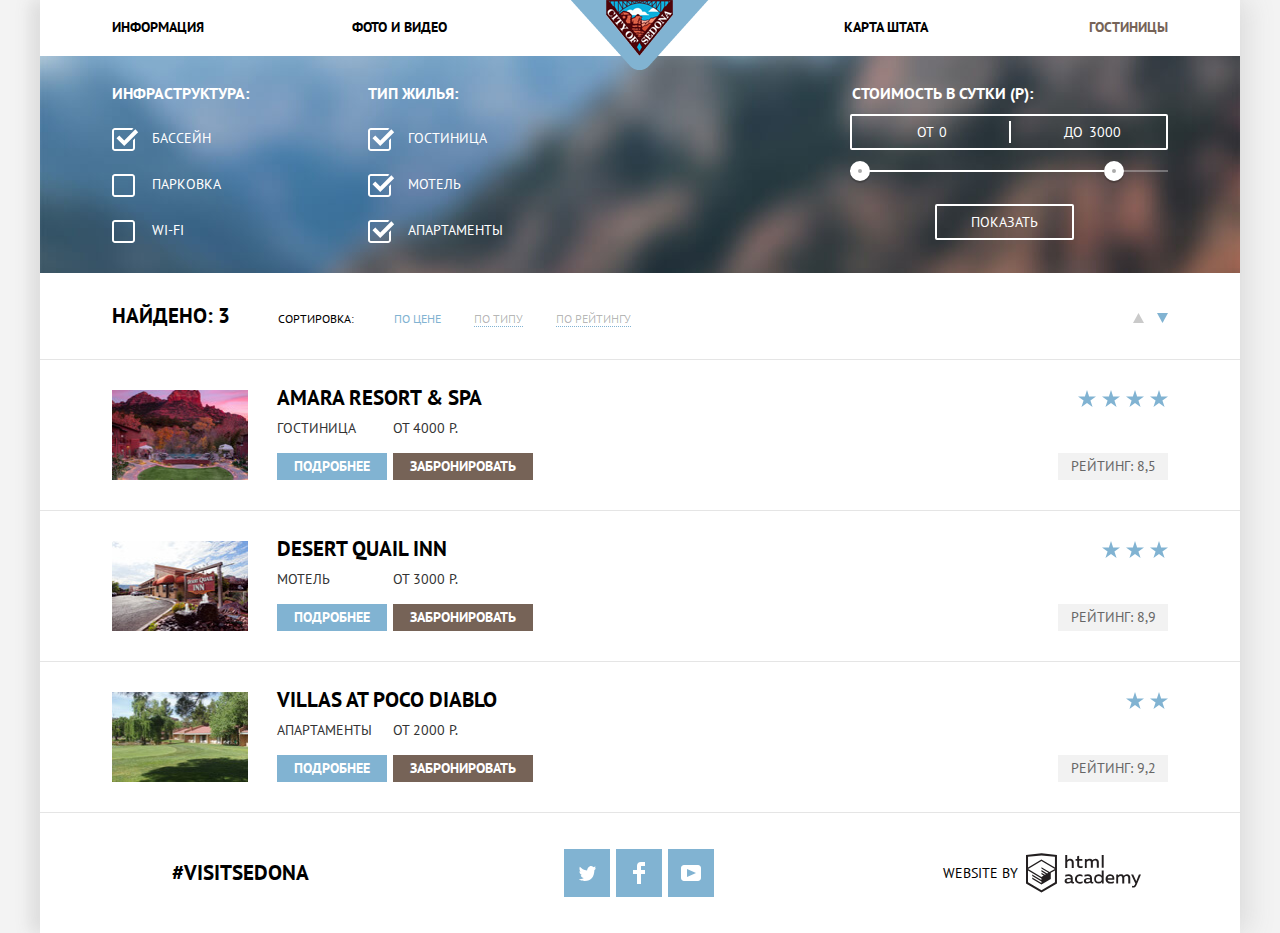
==== commit 7a804f78: "Стилизация завершена" ====
--- a/hotels.html
+++ b/hotels.html
@@ -1,16 +1,18 @@
 <!DOCTYPE html>
 <html lang="ru">
-<head>
-  <meta charset="utf-8">
-  <link href="https://fonts.googleapis.com/css?family=PT+Sans:400,700&amp;subset=cyrillic" rel="stylesheet">
-  <link href="css/normalize.css" rel="stylesheet">
-  <link href="css/style.css" rel="stylesheet">
-  <title>HTML Academy: Седона</title>
-</head>
+  <head>
+    <meta charset="utf-8">
+    <link href="https://fonts.googleapis.com/css?family=PT+Sans:400,700&amp;subset=cyrillic" rel="stylesheet">
+    <link href="css/normalize.css" rel="stylesheet">
+    <link href="css/style.css" rel="stylesheet">
+    <title>HTML Academy: Седона</title>
+  </head>
   <body>
     <div class="page-wrapper">
       <header class="main-section main-header">
-        <img class="index-logo"src="img/index-logo.png" width="138" height="70" alt="City of Sedona">
+        <a href="index.html">
+            <img class="index-logo" src="img/index-logo.png" width="138" height="70" alt="City of Sedona">
+          </a>
         <nav class="main-navigation">
           <ul class="site-navigation">
             <li><a href="#">Информация</a></li>
@@ -31,10 +33,10 @@
               <input type="checkbox" value="Wi-fi" id="wi-fi"><label for="wi-fi">Wi-fi</label>
             </fieldset>
             <fieldset class="type-of-hotel">
-                <legend>Тип жилья:</legend>
-                <input type="checkbox" value="Гостиница" id="hotel" checked><label for="hotel">Гостиница</label>
-                <input type="checkbox" value="Мотель" id="motel" checked><label for="motel">Мотель</label>
-                <input type="checkbox" value="Аппартаменты" id="apartments" checked><label for="apartments">Апартаменты</label>
+              <legend>Тип жилья:</legend>
+              <input type="checkbox" value="Гостиница" id="hotel" checked><label for="hotel">Гостиница</label>
+              <input type="checkbox" value="Мотель" id="motel" checked><label for="motel">Мотель</label>
+              <input type="checkbox" value="Аппартаменты" id="apartments" checked><label for="apartments">Апартаменты</label>
             </fieldset>
             <div class="price">
               <fieldset class="price-per-day">
@@ -67,23 +69,35 @@
             </ul>
           </div>
           <div class="sorting-buttons">
-            <a class="sorting-up" href="#">По возрастанию</a>
-            <a class="sorting-down selected-sorting" href="#">По убыванию</a>
+            <a class="sorting-up" href="#">
+                <span class="visually-hidden">По возрастанию</span>
+                <svg xmlns="http://www.w3.org/2000/svg" width="11" height="10" viewBox="0 0 11 10">
+                  <path fill="#cacaca" d="M5.5 0L0 10h11z"/>
+                </svg>
+              </a>
+            <a class="sorting-down selected-sorting" href="#">
+                <span class="visually-hidden">По убыванию</span>
+                <svg xmlns="http://www.w3.org/2000/svg" width="11" height="10" viewBox="0 0 11 10">
+                  <path fill="#cacaca" d="M5.5 10L0 0h11"/>
+                </svg>
+              </a>
           </div>
         </section>
         <section class="found-hotels">
-          <h2 class="visually-hidden">Результаты поиска жилья</h1>
+          <h2 class="visually-hidden">Результаты поиска жилья</h2>
           <article class="found-item">
             <img src="img/amara-resort-spa.jpg" width="135" height="90" alt="Фотография Amara Resort & SPA">
             <div class="hotels-info">
-              <h3 class="name-of-hotel">Amara Resort & SPA</h3>
+              <h3 class="name-of-hotel">
+                  <a href="#">Amara Resort & SPA</a>
+                </h3>
               <div class="hotels-type-price">
                 <span class="type-of-hotel">Гостиница</span>
                 <span class="price-for-hotel">от 4000 р.</span>
               </div>
               <div class="hotel-buttons">
-                <a class="button button-info" href="more-info">Подробнее</a>
-                <a class="button button-booking" href="booking">Забронировать</a>
+                <a class="button button-info" href="#">Подробнее</a>
+                <a class="button button-booking" href="#">Забронировать</a>
               </div>
             </div>
             <div class="hotels-rating">
@@ -100,13 +114,16 @@
           <article class="found-item">
             <img src="img/desert-auail-inn.jpg" width="135" height="90" alt="Фотография Desert Quail Inn">
             <div class="hotels-info">
-              <h3 class="name-of-hotel">Desert Quail Inn</h3>
+              <h3 class="name-of-hotel">
+                  <a href="#">Desert Quail Inn</a>
+                </h3>
               <div class="hotels-type-price">
                 <span class="type-of-hotel">Мотель</span>
                 <span class="price-for-hotel">от 3000 р.</span>
               </div>
-              <div class="hotel-buttons">              <a class="button button-info" href="more-info">Подробнее</a>
-                <a class="button button-booking" href="booking">Забронировать</a>
+              <div class="hotel-buttons">
+                <a class="button button-info" href="#">Подробнее</a>
+                <a class="button button-booking" href="#">Забронировать</a>
               </div>
             </div>
             <div class="hotels-rating">
@@ -122,14 +139,16 @@
           <article class="found-item">
             <img src="img/villas-at-poco-diablo.jpg" width="135" height="90" alt="Фотография Villas at Poco Diablo">
             <div class="hotels-info">
-              <h3 class="name-of-hotel">Villas at Poco Diablo</h3>
+              <h3 class="name-of-hotel">
+                  <a href="#">Villas at Poco Diablo</a>
+                </h3>
               <div class="hotels-type-price">
-                <span class="type-of-hotel">Аппартаменты</span>
+                <span class="type-of-hotel">Апартаменты</span>
                 <span class="price-for-hotel">от 2000 р.</span>
               </div>
               <div class="hotel-buttons">
-                <a class="button button-info" href="more-info">Подробнее</a>
-                <a class="button button-booking" href="booking">Забронировать</a>
+                <a class="button button-info" href="#">Подробнее</a>
+                <a class="button button-booking" href="#">Забронировать</a>
               </div>
             </div>
             <div class="hotels-rating">
@@ -149,39 +168,39 @@
           <ul>
             <li>
               <a class="social-button" href="#">
-                <span class="visually-hidden">Твиттер</span>
-                <svg xmlns="http://www.w3.org/2000/svg" xmlns:xlink="http://www.w3.org/1999/xlink" width="17" height="15" viewBox="0 0 17 15">
-                  <path fill="#FFF" d="M10.95.144c1.685-.496 2.984.27 3.577 1.179.673-.231 1.331-.481 2.011-.708a2.345 2.345 0 0 1-.857 1.768c.685.17 1.304-.491 1.304-.491-.169 1-1.006 1.788-1.563 2.024-.231 6.75-3.175 11.217-10.077 11.082h-.446c-.41 0-4.164-.46-4.898-1.887 2.271.196 3.893-.422 4.693-1.177-.96-.3-2.679-.477-2.979-2.95.349.106.564.228 1.19.119C1.705 8.247.374 7.53.448 5.33c.285.328 1.067.536 1.34.472C1.085 5.561-.182 2.442.894.85c1.818 1.854 3.735 3.606 7.152 3.773C8.254 2.33 9.183.793 10.95.144z"/>
-                </svg>
-              </a>
+                  <span class="visually-hidden">Твиттер</span>
+                  <svg xmlns="http://www.w3.org/2000/svg" xmlns:xlink="http://www.w3.org/1999/xlink" width="17" height="15" viewBox="0 0 17 15">
+                    <path fill="#FFF" d="M10.95.144c1.685-.496 2.984.27 3.577 1.179.673-.231 1.331-.481 2.011-.708a2.345 2.345 0 0 1-.857 1.768c.685.17 1.304-.491 1.304-.491-.169 1-1.006 1.788-1.563 2.024-.231 6.75-3.175 11.217-10.077 11.082h-.446c-.41 0-4.164-.46-4.898-1.887 2.271.196 3.893-.422 4.693-1.177-.96-.3-2.679-.477-2.979-2.95.349.106.564.228 1.19.119C1.705 8.247.374 7.53.448 5.33c.285.328 1.067.536 1.34.472C1.085 5.561-.182 2.442.894.85c1.818 1.854 3.735 3.606 7.152 3.773C8.254 2.33 9.183.793 10.95.144z"/>
+                  </svg>
+                </a>
             </li>
             <li>
               <a class="social-button" href="#">
-                <span class="visually-hidden">Фейсбук</span>
-                <svg xmlns="http://www.w3.org/2000/svg" width="12" height="22" viewBox="0 0 12 22">
-                  <path fill="#FFF" d="M12 4V0H8a4 4 0 0 0-4 4v4H0v4h4v10h4V12h4V8H8V4h4z"/>
-                </svg>
-              </a>
+                  <span class="visually-hidden">Фейсбук</span>
+                  <svg xmlns="http://www.w3.org/2000/svg" width="12" height="22" viewBox="0 0 12 22">
+                    <path fill="#FFF" d="M12 4V0H8a4 4 0 0 0-4 4v4H0v4h4v10h4V12h4V8H8V4h4z"/>
+                  </svg>
+                </a>
             </li>
             <li>
               <a class="social-button" href="#">
-                <span class="visually-hidden">Ютуб</span>
-                <svg xmlns="http://www.w3.org/2000/svg" xmlns:xlink="http://www.w3.org/1999/xlink" width="20" height="16" viewBox="0 0 20 16">
-                  <path fill="#FFF" d="M17 0H3C1.35 0 0 1.35 0 3v10c0 1.65 1.35 3 3 3h14c1.65 0 3-1.35 3-3V3c0-1.65-1.35-3-3-3zM6.027 11.998V4.002L15.014 8l-8.987 3.998z"/>
-                </svg>
-              </a>
+                  <span class="visually-hidden">Ютуб</span>
+                  <svg xmlns="http://www.w3.org/2000/svg" xmlns:xlink="http://www.w3.org/1999/xlink" width="20" height="16" viewBox="0 0 20 16">
+                    <path fill="#FFF" d="M17 0H3C1.35 0 0 1.35 0 3v10c0 1.65 1.35 3 3 3h14c1.65 0 3-1.35 3-3V3c0-1.65-1.35-3-3-3zM6.027 11.998V4.002L15.014 8l-8.987 3.998z"/>
+                  </svg>
+                </a>
             </li>
           </ul>
         </div>
         <div class="footer-copyright">
-          <a class="copyright-button" href="#">
-            <span class="website-by">Website by</span>
-            <span class="visually-hidden">HTML Академия</span>
-            <svg id="Layer_1" data-name="Layer 1" xmlns="http://www.w3.org/2000/svg" height="40px" viewBox="0 0 108.08 36.85">
-              <title>logo-htmlacademy-small1</title>
-              <path d="M44.61,26.88a2,2,0,0,0,.55-0.1v1.33a3.25,3.25,0,0,1-1.18.21,1.67,1.67,0,0,1-1.67-1,4.84,4.84,0,0,1-3.14,1.08c-1.51,0-2.91-.83-2.91-2.55,0-2.13,2-2.79,3.71-2.79a11.08,11.08,0,0,1,2.17.25v-0.3c0-1-.76-1.77-2.19-1.77a7.42,7.42,0,0,0-3,.64v-1.7a10.21,10.21,0,0,1,3.19-.55c2.36,0,3.81,1.12,3.81,3.65v3a0.54,0.54,0,0,0,.49.59h0.17Zm-6.44-1.13A1.35,1.35,0,0,0,39.63,27h0.11a3.39,3.39,0,0,0,2.41-1V24.58a9.72,9.72,0,0,0-1.81-.21c-1,0-2.16.33-2.16,1.38h0Zm12.36-6.11a5,5,0,0,1,2.57.64V22a4.08,4.08,0,0,0-2.3-.7,2.75,2.75,0,1,0,0,5.49,5,5,0,0,0,2.43-.64v1.71a6.27,6.27,0,0,1-2.76.57A4.21,4.21,0,0,1,46,24.51q0-.21,0-0.41a4.32,4.32,0,0,1,4.18-4.46h0.38Zm12.17,7.24a2,2,0,0,0,.55-0.1v1.33a3.25,3.25,0,0,1-1.18.21,1.67,1.67,0,0,1-1.67-1,4.84,4.84,0,0,1-3.14,1.08c-1.51,0-2.91-.83-2.91-2.55,0-2.13,2-2.79,3.71-2.79a11.08,11.08,0,0,1,2.17.25v-0.3c0-1-.76-1.77-2.19-1.77a7.42,7.42,0,0,0-3,.64v-1.7a10.21,10.21,0,0,1,3.19-.55c2.36,0,3.81,1.12,3.81,3.65v3a0.54,0.54,0,0,0,.49.59h0.17Zm-6.44-1.13A1.35,1.35,0,0,0,57.73,27h0.11a3.39,3.39,0,0,0,2.41-1V24.58a9.72,9.72,0,0,0-1.81-.21c-1.06,0-2.16.33-2.16,1.38h0ZM73,16V28.2H71.35V26.88a3.88,3.88,0,0,1-3.19,1.54,4.4,4.4,0,0,1,0-8.78,3.81,3.81,0,0,1,3,1.3V16H73Zm-4.53,5.22a2.76,2.76,0,1,0,0,5.52A2.86,2.86,0,0,0,71.15,25V23A2.91,2.91,0,0,0,68.49,21.27ZM79,19.64c3.31,0,4.46,2.68,3.92,5.09H76.7c0.21,1.5,1.67,2.11,3.19,2.11a6.11,6.11,0,0,0,2.64-.59v1.6a7.14,7.14,0,0,1-3,.57C77,28.42,74.78,27,74.78,24a4.18,4.18,0,0,1,4-4.39H79Zm0.09,1.54a2.28,2.28,0,0,0-2.44,2.1v0.06H81.3A2,2,0,0,0,79.13,21.18Zm5.73,7V19.87h1.65v1a3.81,3.81,0,0,1,2.78-1.27A2.86,2.86,0,0,1,91.89,21a4.12,4.12,0,0,1,2.91-1.33A3.06,3.06,0,0,1,98,23V28.2h-1.9V23.05a1.59,1.59,0,0,0-1.42-1.75H94.42a2.8,2.8,0,0,0-2.07,1.12V28.2h-1.9V23.05A1.59,1.59,0,0,0,89,21.31H88.8a3,3,0,0,0-2.21,1.29v5.63H84.86Zm21.31-8.33h1.9l-3.91,9.46c-0.9,2.17-2.09,2.86-3.35,2.86a4.76,4.76,0,0,1-1.1-.14V30.46a2.86,2.86,0,0,0,.85.12c0.9,0,1.58-.64,2.07-1.9l0.17-.42-4-8.4h2l2.86,6.29ZM38.73,1.46V6.22a3.81,3.81,0,0,1,2.7-1.14,3.25,3.25,0,0,1,3.44,3.4v5.15H43V8.72a1.81,1.81,0,0,0-1.61-2h-0.3a2.93,2.93,0,0,0-2.32,1.39v5.52h-1.9V1.46h1.9ZM49.94,2.31v3h3V6.91h-3v3.81c0,1.1.5,1.46,1.58,1.46a4.49,4.49,0,0,0,1.69-.33v1.6A6.8,6.8,0,0,1,51,13.8a2.55,2.55,0,0,1-2.86-2.74V6.89H46.58V5.26h1.5V2.74Zm5.4,11.31V5.28H57v1A3.81,3.81,0,0,1,59.77,5a2.86,2.86,0,0,1,2.6,1.33A4.12,4.12,0,0,1,65.28,5,3.06,3.06,0,0,1,68.44,8.4v5.21h-1.9V8.46a1.59,1.59,0,0,0-1.42-1.75H64.89a2.8,2.8,0,0,0-2.07,1.12v5.78h-1.9V8.46A1.59,1.59,0,0,0,59.5,6.71H59.27A3,3,0,0,0,57.06,8v5.63H55.34ZM71.17,1.45H73V13.6H71.17V1.45ZM14.71,0H14.55L0,1.54V28.21l14.55,8.66,14.55-8.66V1.54Zm12.5,27.1L14.55,34.64,1.9,27.12V16.18l12.59,7.5V25L5.86,19.9v1.31l8.68,5.21v1.39L5.87,22.65V24l8.68,5.21,8.75-5.24V18.31L27.2,16V27.12Zm0-12.53-3.48,2-1.6,1L14.51,13v1.31L21,18.23H21l-0.14.09-1,.54-5.37-3.2V17l4.24,2.52-1,.67-3.2-1.9v1.31l2.1,1.24L14.5,22.1,2,14.65,14.51,7.11Zm0-1.32L14.49,5.76,1.91,13.25v-10L14.56,1.92,27.21,3.25v10h0Z" transform="translate(0 -0.02)" fill="#231f20"/>
-            </svg>
-          </a>
+          <a class="copyright-button" href="https://htmlacademy.ru/intensive/htmlcss">
+              <span class="website-by">Website by</span>
+              <span class="visually-hidden">HTML Академия</span>
+              <svg id="Layer_1" data-name="Layer 1" xmlns="http://www.w3.org/2000/svg" height="42" width="115" viewBox="0 0 108.08 36.85">
+                <title>logo-htmlacademy-small</title>
+                <path d="M44.61,26.88a2,2,0,0,0,.55-0.1v1.33a3.25,3.25,0,0,1-1.18.21,1.67,1.67,0,0,1-1.67-1,4.84,4.84,0,0,1-3.14,1.08c-1.51,0-2.91-.83-2.91-2.55,0-2.13,2-2.79,3.71-2.79a11.08,11.08,0,0,1,2.17.25v-0.3c0-1-.76-1.77-2.19-1.77a7.42,7.42,0,0,0-3,.64v-1.7a10.21,10.21,0,0,1,3.19-.55c2.36,0,3.81,1.12,3.81,3.65v3a0.54,0.54,0,0,0,.49.59h0.17Zm-6.44-1.13A1.35,1.35,0,0,0,39.63,27h0.11a3.39,3.39,0,0,0,2.41-1V24.58a9.72,9.72,0,0,0-1.81-.21c-1,0-2.16.33-2.16,1.38h0Zm12.36-6.11a5,5,0,0,1,2.57.64V22a4.08,4.08,0,0,0-2.3-.7,2.75,2.75,0,1,0,0,5.49,5,5,0,0,0,2.43-.64v1.71a6.27,6.27,0,0,1-2.76.57A4.21,4.21,0,0,1,46,24.51q0-.21,0-0.41a4.32,4.32,0,0,1,4.18-4.46h0.38Zm12.17,7.24a2,2,0,0,0,.55-0.1v1.33a3.25,3.25,0,0,1-1.18.21,1.67,1.67,0,0,1-1.67-1,4.84,4.84,0,0,1-3.14,1.08c-1.51,0-2.91-.83-2.91-2.55,0-2.13,2-2.79,3.71-2.79a11.08,11.08,0,0,1,2.17.25v-0.3c0-1-.76-1.77-2.19-1.77a7.42,7.42,0,0,0-3,.64v-1.7a10.21,10.21,0,0,1,3.19-.55c2.36,0,3.81,1.12,3.81,3.65v3a0.54,0.54,0,0,0,.49.59h0.17Zm-6.44-1.13A1.35,1.35,0,0,0,57.73,27h0.11a3.39,3.39,0,0,0,2.41-1V24.58a9.72,9.72,0,0,0-1.81-.21c-1.06,0-2.16.33-2.16,1.38h0ZM73,16V28.2H71.35V26.88a3.88,3.88,0,0,1-3.19,1.54,4.4,4.4,0,0,1,0-8.78,3.81,3.81,0,0,1,3,1.3V16H73Zm-4.53,5.22a2.76,2.76,0,1,0,0,5.52A2.86,2.86,0,0,0,71.15,25V23A2.91,2.91,0,0,0,68.49,21.27ZM79,19.64c3.31,0,4.46,2.68,3.92,5.09H76.7c0.21,1.5,1.67,2.11,3.19,2.11a6.11,6.11,0,0,0,2.64-.59v1.6a7.14,7.14,0,0,1-3,.57C77,28.42,74.78,27,74.78,24a4.18,4.18,0,0,1,4-4.39H79Zm0.09,1.54a2.28,2.28,0,0,0-2.44,2.1v0.06H81.3A2,2,0,0,0,79.13,21.18Zm5.73,7V19.87h1.65v1a3.81,3.81,0,0,1,2.78-1.27A2.86,2.86,0,0,1,91.89,21a4.12,4.12,0,0,1,2.91-1.33A3.06,3.06,0,0,1,98,23V28.2h-1.9V23.05a1.59,1.59,0,0,0-1.42-1.75H94.42a2.8,2.8,0,0,0-2.07,1.12V28.2h-1.9V23.05A1.59,1.59,0,0,0,89,21.31H88.8a3,3,0,0,0-2.21,1.29v5.63H84.86Zm21.31-8.33h1.9l-3.91,9.46c-0.9,2.17-2.09,2.86-3.35,2.86a4.76,4.76,0,0,1-1.1-.14V30.46a2.86,2.86,0,0,0,.85.12c0.9,0,1.58-.64,2.07-1.9l0.17-.42-4-8.4h2l2.86,6.29ZM38.73,1.46V6.22a3.81,3.81,0,0,1,2.7-1.14,3.25,3.25,0,0,1,3.44,3.4v5.15H43V8.72a1.81,1.81,0,0,0-1.61-2h-0.3a2.93,2.93,0,0,0-2.32,1.39v5.52h-1.9V1.46h1.9ZM49.94,2.31v3h3V6.91h-3v3.81c0,1.1.5,1.46,1.58,1.46a4.49,4.49,0,0,0,1.69-.33v1.6A6.8,6.8,0,0,1,51,13.8a2.55,2.55,0,0,1-2.86-2.74V6.89H46.58V5.26h1.5V2.74Zm5.4,11.31V5.28H57v1A3.81,3.81,0,0,1,59.77,5a2.86,2.86,0,0,1,2.6,1.33A4.12,4.12,0,0,1,65.28,5,3.06,3.06,0,0,1,68.44,8.4v5.21h-1.9V8.46a1.59,1.59,0,0,0-1.42-1.75H64.89a2.8,2.8,0,0,0-2.07,1.12v5.78h-1.9V8.46A1.59,1.59,0,0,0,59.5,6.71H59.27A3,3,0,0,0,57.06,8v5.63H55.34ZM71.17,1.45H73V13.6H71.17V1.45ZM14.71,0H14.55L0,1.54V28.21l14.55,8.66,14.55-8.66V1.54Zm12.5,27.1L14.55,34.64,1.9,27.12V16.18l12.59,7.5V25L5.86,19.9v1.31l8.68,5.21v1.39L5.87,22.65V24l8.68,5.21,8.75-5.24V18.31L27.2,16V27.12Zm0-12.53-3.48,2-1.6,1L14.51,13v1.31L21,18.23H21l-0.14.09-1,.54-5.37-3.2V17l4.24,2.52-1,.67-3.2-1.9v1.31l2.1,1.24L14.5,22.1,2,14.65,14.51,7.11Zm0-1.32L14.49,5.76,1.91,13.25v-10L14.56,1.92,27.21,3.25v10h0Z" transform="translate(0 -0.02)" fill="#231f20"/>
+              </svg>
+            </a>
         </div>
       </footer>
     </div>
--- a/css/style.css
+++ b/css/style.css
@@ -1,20 +1,14 @@
-.main-section {
+body {
+  font-family: 'PT Sans', 'Arial', sans-serif;
+  font-size: 14px;
+  font-weight: normal;
+  line-height: 21px;
   position: relative;
-  display: block;
-  max-width: 1200px;
-  width: 100%;
-  min-width: 768px;
-  margin: 0 auto;
-  box-sizing: border-box;
-}
-body {
-font-family: "PT Sans", "Arial", sans-serif;
-text-transform: uppercase;
-font-size: 14px;
-line-height: 21px;
-color: #333333;
-font-weight: normal;
-}
+  text-transform: uppercase;
+  color: #333;
+  background-color: #f3f3f3;
+}
+
 .visually-hidden {
   position: absolute;
   clip: rect(0 0 0 0);
@@ -22,85 +16,111 @@
   height: 1px;
   margin: -1px;
 }
+
 .page-wrapper {
   width: 1200px;
   margin: 0 auto;
-  box-shadow: 0 0 25px #dedede;
-}
+  background-color: #fff;
+  box-shadow: -10px 0 15px #dedede, 10px 0 25px #dedede;
+}
+
+.main-section {
+  display: block;
+  box-sizing: border-box;
+  width: 1200px;
+  margin: 0 auto;
+}
+
 /* Шапка сайта*/
 
 .main-header {
-position: relative;
-}
+  position: relative;
+}
+
 .index-logo {
   position: absolute;
+  z-index: 10;
   top: 0;
   left: 50%;
+  width: 138px;
+  height: 70px;
   margin-left: -69px;
-  z-index: 10;
-  width: 138;
-  height: 70;
-}
+}
+
 .main-header .main-navigation {
-margin-left: 73px;
-margin-right: 73px;
-}
+  margin: 0 72px;
+}
+
 .main-header .site-navigation {
-display: flex;
-flex-wrap: wrap;
-justify-content: space-between;
-margin: 0;
-padding: 0;
-}
+  display: flex;
+  margin: 0;
+  padding: 0;
+  flex-wrap: wrap;
+}
+
 .site-navigation li {
-list-style-type: none;
-margin: 0;
-padding: 14px 0;
-width: 20%;
-}
-.site-navigation li:nth-child(1),
+  box-sizing: border-box;
+  width: 240px;
+  padding-top: 14px;
+  padding-right: 5px;
+  padding-bottom: 16px;
+  padding-left: 5px;
+  list-style-type: none;
+}
+
+.site-navigation li:nth-child(1), .site-navigation li:nth-child(2) {
+  padding-left: 0;
+  text-align: left;
+}
+
 .site-navigation li:nth-child(2) {
-  text-align: left;
-}
-.site-navigation li:nth-child(3),
-.site-navigation li:nth-child(4) {
+  margin-right: auto;
+  padding-right: 25px;
+}
+
+.site-navigation li:nth-child(3), .site-navigation li:nth-child(4) {
+  padding-right: 0;
   text-align: right;
 }
-.site-navigation li:nth-child(2) {
-  margin-right: 73px;
-}
+
 .site-navigation li:nth-child(3) {
-  margin-left: 60px;
-}
+  margin-left: auto;
+  padding-left: 25px;
+}
+
 .site-navigation a {
-text-decoration: none;
-font-weight:  bold;
-font-size: 14px;
-line-height: 26px;
-color: #000000;
-text-transform: uppercase;
-}
-.site-navigation a:hover,
-.site-navigation a:focus {
+  font-size: 14px;
+  font-weight: bold;
+  line-height: 26px;
+  text-decoration: none;
+  text-transform: uppercase;
+  color: #000;
+}
+
+.site-navigation a:hover, .site-navigation a:focus {
   color: #81b3d2;
 }
+
 .site-navigation a:active {
-color: #000000;
-opacity: 0.3;
+  opacity: .3;
+  color: #000;
 }
 
 /* Баннер на главной */
+
 .index-banner {
   position: relative;
   margin-bottom: 60px;
 }
+
 .index-banner .banner-wrapper {
-  background: #3f5f73 url("../img/index-background.jpg");
+  width: 100%;
+  height: 508px;
+  background: #3f5f73 url('../img/index-background.jpg');
   background-repeat: no-repeat;
   background-position: 50% 21%;
-  width: 100%;
-  height: 508px;
-}
+}
+
 .index-banner img {
   display: block;
   width: 458px;
@@ -108,751 +128,1018 @@
   margin: 0 auto;
   padding: 76px;
 }
+
 .index-banner .banner-mask {
+  position: absolute;
+  z-index: 5;
+  bottom: 0;
   width: 100%;
   height: 57px;
-  background: url("../img/mask-max.png");
+  background: url('../img/mask-max.png');
   background-repeat: no-repeat;
   background-position: center;
-  position: absolute;
-  bottom: 0;
-  z-index: 5;
 }
 
 /* Заголовок */
+
 .features {
+  margin-bottom: 50px;
   text-align: center;
-  margin-bottom: 50px;
-}
-.features  h1 {
+}
+
+.features h1 {
   font-size: 21px;
   line-height: 26px;
-  color: #000000;
-  margin: 0;
-  margin-bottom: 28px;
-  padding: 0;
-}
-.features  p {
+  margin: 0;
+  margin-bottom: 27px;
+  padding: 0;
+  color: #000;
+}
+
+.features p {
   font-size: 14px;
   line-height: 26px;
-  color: #000000;
-  margin: 0;
-  margin-bottom: 52px;
-  padding: 0;
+  margin: 0;
+  margin-bottom: 51px;
+  padding: 0;
+  color: #000;
 }
 
 /* Причины */
+
 .feature-list, .feature-list .illustrated {
-display: flex;
-flex-wrap: wrap;
-}
+  display: flex;
+  flex-wrap: wrap;
+}
+
 .sub-feature-list {
   display: flex;
 }
-.feature-list,
-.sub-feature-list,
-.feature-list li,
-.sub-feature-list li {
+
+.feature-list, .sub-feature-list, .feature-list li, .sub-feature-list li {
+  margin: 0;
+  padding: 0;
   list-style-type: none;
-  margin: 0;
-  padding: 0;
-}
+}
+
 .illustrated {
-background-color: #81b3d2;
-color: #white;
-display: flex;
-}
-.illustrated:nth-child(2n+1){
-  flex-direction:row-reverse;
-}
+  display: flex;
+  background-color: #81b3d2;
+}
+
+.illustrated:nth-child(2n+1) {
+  flex-direction: row-reverse;
+}
+
 .feature-item {
   text-align: center;
 }
+
 .sub-feature {
-  background-color: #ffffff;
   width: 400px;
-}
-.feature-list > li:nth-last-child(-n+3) {
-  background-color: #eeeeee;
+  background-color: #fff;
+}
+
+.feature-list>li:nth-last-child(-n+3) {
   width: 400px;
   min-height: 256px;
-}
+  background-color: #eee;
+}
+
 .feature-item-title {
   width: 400px;
   min-height: 256px;
 }
+
 /*Стилизация текста в причинах*/
-.feature-item h3,
-.feature-item-title h3 {
-  margin-top: 44px;
+
+.feature-item h3, .feature-item-title h3 {
+  font-size: 21px;
+  font-weight: bold;
+  line-height: 21px;
+  margin-top: 47px;
   margin-bottom: 24px;
   padding: 0 124px;
-  font-family: "PT Sans", "Arial", sans-serif;
-  font-size: 21px;
+  color: #000;
+}
+
+.feature-item span {
+  font-size: 14px;
+  font-weight: normal;
   line-height: 21px;
-  font-weight: bold;
-  color: #000000;
-  text-transform: uppercase;
-}
-.feature-item span {
   display: block;
-  margin-bottom: 23px;
-  padding: 0;
-  font-family: "PT Sans", "Arial", sans-serif;
-  font-size: 14px;
+  margin-bottom: 21px;
+  padding: 0;
+  color: #333;
+}
+
+.feature-item span::before, .feature-item span::after {
+  position: relative;
+  display: inline-block;
+  width: 9px;
+  height: 1px;
+  content: '';
+  vertical-align: middle;
+  background-color: #333;
+}
+
+.title-illustrated span::before, .title-illustrated span::after {
+  background-color: #fff;
+}
+
+.feature-item span::before {
+  left: -6px;
+  margin-left: -100%;
+}
+
+.feature-item span::after {
+  right: -6px;
+  margin-right: -100%;
+}
+
+.feature-item p, .feature-item-title p {
   line-height: 21px;
-  font-weight: normal;
-  color: #333333;
-}
-.feature-item span::before,
-.feature-item span::after {
-  content: "";
-  display: inline-block;
-  vertical-align: middle;
-  width: 10px;
-  height: 1px;
-  background-color: #333333;
-  position: relative;
-}
-.feature-item span::before {
-  margin-left: -100%;
-  left: -4px;
-}
-.feature-item span::after {
-  margin-right: -100%;
-  right: -4px;
-}
-.feature-item p,
-.feature-item-title p {
-  padding: 0 60px;
-  line-height: 21px;
+  padding: 0 49px;
+}
+
+li:nth-last-child(-n+3).feature-item-title p {
+  padding: 0 69px;
+}
+
+.title-illustrated h3, .title-illustrated span, .title-illustrated p {
+  color: #fff;
 }
 
 /*Стилизация вложенного списка*/
+
 .sub-feature-list .feature-item {
   position: relative;
   margin: 0;
   padding: 0;
-  padding-top: 160px;
+  padding-top: 161px;
 }
 
 .sub-feature h4 {
+  font-size: 21px;
+  font-weight: bold;
+  line-height: 21px;
   display: block;
   margin: 0;
-  margin-bottom: 20px;
-  font-family: "PT Sans", "Arial", sans-serif;
-  text-transform: uppercase;
-  font-size: 21px;
-  line-height: 24px;
-  font-weight: bold;
-  background-color: #ffffff;
-  color: #000000;
+  margin-bottom: 24px;
+  color: #000;
+  background-color: #fff;
 }
 
 .sub-feature p {
-  margin: 0;
-  margin-bottom: 85px;
+  font-size: 14px;
+  font-weight: normal;
+  line-height: 21px;
+  margin: 0;
+  margin-bottom: 82px;
   padding: 0 55px;
-  font-family: "PT Sans", "Arial", sans-serif;
-  text-transform: uppercase;
-  font-size: 14px;
-  line-height: 21px;
-  font-weight: normal;
-  background-color: #ffffff;
-  color: #333333;
-}
-
-.sub-feature-list .feature-housing::before,
-.sub-feature-list .feature-food::before,
-.sub-feature-list .feature-souvenirs::before  {
-  content: "";
-  position: absolute;
-  top: 57px;
+  color: #333;
+  background-color: #fff;
+}
+
+.sub-feature-list .feature-housing::before, .sub-feature-list .feature-food::before, .sub-feature-list .feature-souvenirs::before {
+  position: absolute;
+  bottom: 197px;
   left: 50%;
+  content: '';
 }
 
 .sub-feature-list .feature-housing::before {
-  background: url("../img/icon-1.svg")no-repeat center;
   width: 77px;
   height: 75px;
-  margin-left: -38px;
+  margin-left: -39px;
+  background: url('../img/icon-1.svg')no-repeat center;
 }
 
 .sub-feature-list .feature-food::before {
-  background: url("../img/icon-2.svg")no-repeat center;
   width: 64px;
   height: 75px;
+  margin-left: -34px;
+  background: url('../img/icon-2.svg')no-repeat center;
+}
+
+.sub-feature-list .feature-souvenirs::before {
+  width: 64px;
+  height: 76px;
   margin-left: -32px;
-}
-
-.sub-feature-list .feature-souvenirs::before {
-  background: url("../img/icon-3.svg")no-repeat center;
-  width: 75px;
-  height: 77px;
-  margin-left: -37px;
+  background: url('../img/icon-3.svg')no-repeat center;
 }
 
 /*Стилизация заголовка и подписи к форме*/
+
 .search-hotels {
-    text-align: center;
-    width: 566px;
-    margin: 0 auto;
-}
-.search-hotels  h2 {
+  width: 568px;
+  margin: 0 auto;
+  text-align: center;
+}
+
+.search-hotels h2 {
   font-size: 30px;
   line-height: 36px;
-  color: #000000;
-  margin: 0;
-  margin-bottom: 23px;
-  padding: 0;
-}
-.search-hotels p{
+  margin: 0;
+  margin-bottom: 24px;
+  padding: 0;
+  color: #000;
+}
+
+.search-hotels p {
   font-size: 14px;
   line-height: 24px;
-  color: #000000;
-  margin: 0;
-  margin-bottom: 48px;
+  margin: 0;
+  margin-bottom: 47px;
+  color: #000;
 }
 
 /*Стилизация формы - кнопка открытия/закрытия формы*/
+
 .button-search {
+  font-size: 21px;
+  font-weight: bold;
+  line-height: 26px;
   display: block;
+  box-sizing: border-box;
   width: inherit;
   min-height: 86px;
   margin: 0 auto;
   padding: 10px 30px;
-
+  text-align: center;
+  vertical-align: middle;
+  text-transform: uppercase;
+  color: #fff;
+  border: none;
+  background-color: #766357;
+}
+
+.button-search:hover, .button-search:focus {
+  background-color: #604e43;
+}
+
+.button-search:active {
+  color: #928a85;
+  background-color: #604e43;
+}
+
+/*Стилизация формы*/
+
+.search-hotels-form {
+  font-size: 14px;
+  font-weight: bold;
+  line-height: 26px;
+  position: absolute;
+  z-index: 30;
+  display: flex;
+  flex-direction: column;
+  box-sizing: border-box;
+  width: inherit;
+  min-height: 395px;
+  padding: 55px;
+  text-align: left;
+  background-color: #fff;
+  box-shadow: 0 7px 14px rgba(0, 0, 0, .3);
+  flex-wrap: wrap;
+}
+
+.frame-content {
+  margin: 0;
+  padding: 0;
+  border: none;
+}
+
+.search-item {
+  display: flex;
+  width: 100%;
+  margin-bottom: 29px;
+  justify-content: space-between;
+  flex-wrap: wrap;
+}
+
+.item-date {
+  position: relative;
+  width: 100%;
+}
+
+.item-number {
+  display: flex;
+  box-sizing: border-box;
+  width: 50%;
+  justify-content: space-between;
+  flex-wrap: wrap;
+}
+
+.item-number:nth-child(2n-1) {
+  padding-right: 3px;
+}
+
+.item-number:nth-child(2n) {
+  justify-content: flex-end;
+}
+
+.item-number:nth-child(2n) label {
+  margin-right: 27px;
+}
+
+.about-number {
+  display: flex;
+  flex-wrap: wrap;
+}
+
+.search-item label, .item-number label {
+  display: inline-block;
+  padding: 6px 0;
+}
+
+.search-item input, .about-number input {
+  font: inherit;
+  box-sizing: border-box;
+  cursor: pointer;
+  text-transform: uppercase;
+  border: none;
+  background-color: #f2f2f2;
+}
+
+.item-date input {
+  width: 346px;
+  padding: 6px;
+  padding-right: 40px;
+  padding-left: 13px;
+}
+
+.item-date input:hover {
+  background-color: #ebebeb;
+}
+
+.item-date input:focus {
+  outline: 2px solid #e5e5e5;
+  background-color: #fff;
+}
+
+.item-date .calendar {
+  position: absolute;
+  top: 7px;
+  right: 3px;
+  cursor: pointer;
+  border: 0;
+  outline: none;
+  background: none;
+}
+
+.calendar path {
+  fill: rgba(0, 0, 0, .3);
+}
+
+.calendar:hover path {
+  fill: rgba(0, 0, 0, 1);
+}
+
+.calendar:active path {
+  fill: #81b3d2;
+}
+
+.about-number input {
+  width: 38px;
+  padding: 6px 5px;
+  text-align: center;
+}
+
+.about-number input:hover {
+  background-color: #ebebeb;
+}
+
+.about-number input:focus {
+  outline: 2px solid #e5e5e5;
+  background-color: #fff;
+}
+
+.minus-button, .plus-button {
+  font-size: 0;
+  position: relative;
+  width: 38px;
+  height: 38px;
+  border: 0;
+  outline: none;
+  background-color: #f2f2f2;
+}
+
+.minus-button::before {
+  position: absolute;
+  top: 50%;
+  left: 50%;
+  width: 11px;
+  height: 3px;
+  margin-left: -4px;
+  content: '';
+  background-color: #a9a9a9;
+}
+
+.plus-button::before {
+  position: absolute;
+  top: 50%;
+  left: 50%;
+  width: 11px;
+  height: 3px;
+  margin-left: -4px;
+  content: '';
+  background-color: #a9a9a9;
+}
+
+.plus-button::after {
+  position: absolute;
+  top: 50%;
+  left: 50%;
+  width: 3px;
+  height: 11px;
+  margin-top: -4px;
+  content: '';
+  background-color: #a9a9a9;
+}
+
+.minus-button:hover::before, .plus-button:hover::before, .plus-button:hover::after {
+  background-color: #000;
+}
+
+.minus-button:active::before, .plus-button:active::before, .plus-button:active::after {
+  background-color: #81b3d2;
+}
+
+.search-hotels-form .button-search {
   font-size: 21px;
   font-weight: bold;
   line-height: 26px;
+  display: block;
+  width: 100%;
+  min-height: 58px;
+  margin: 0 auto;
+  margin-top: 55px;
+  padding: 10px 30px;
+  cursor: pointer;
   text-align: center;
-  color: #ffffff;
   vertical-align: middle;
   text-transform: uppercase;
-
-  background-color: #766357;
+  color: #fff;
   border: none;
-}
-.button-search:hover,
-.button-search:focus {
-  background-color: #604e43;
-}
-.button-search:active {
-  color: #928a85;
-  background-color: #604e43;
-}
-
-/*Стилизация формы*/
-.search-hotels-form {
-position: absolute;
-display: flex;
-flex-wrap: wrap;
-flex-direction: column;
-width: inherit;
-box-sizing: border-box;
-min-height: 395px;
-padding: 55px;
-text-align: left;
-font-weight: bold;
-font-size: 14px;
-line-height: 26px;
-vertical-align: middle;
-
-background-color: #ffffff;
-}
-.search-item {
-  display: flex;
+  background-color: #81b3d2;
+}
+
+.search-hotels-form .button-search:hover, .search-hotels-form .button-search:focus {
+  background-color: #669ec0;
+}
+
+.search-hotels-form .button-search:active {
+  color: #94b9d2;
+  background-color: #5496bd;
+}
+
+/* Карта */
+
+.section-map {
+  font-size: 0;
+  line-height: 0;
+  margin: 0;
+  padding: 0;
+}
+
+/*Футер*/
+
+.index-footer {
+  position: absolute;
+  z-index: 50;
+  bottom: 0;
+  opacity: .9;
+}
+
+.main-footer {
+  display: flex;
+  min-height: 120px;
+  padding-top: 36px;
+  padding-bottom: 36px;
+  color: #000;
+  background-color: #fff;
+  flex-wrap: wrap;
   justify-content: space-between;
+  align-items: center;
+}
+
+.footer-hashtag, .footer-social, .footer-copyright {
+  box-sizing: border-box;
+  width: 400px;
+  padding-right: 10px;
+  padding-left: 10px;
+}
+
+.main-footer .footer-hashtag {
+  font-size: 21px;
+  line-height: 26px;
+  display: block;
+  text-align: center;
+}
+
+.footer-social ul {
+  display: flex;
+  width: 150px;
+  margin: 0;
+  padding: 0;
+  padding-left: 114px;
+  list-style: none;
   flex-wrap: wrap;
-  width: 460px;
-  margin-bottom: 30px;
-}
-.item-date {
-  width: 100%;
-}
-.item-number {
-  display: flex;
   justify-content: space-between;
-  flex-wrap: wrap;
-  width: 50%;
-}
-.search-item label {
+}
+
+.social-button {
+  display: flex;
+  width: 46px;
+  height: 48px;
+  background-color: #81b3d2;
+  align-items: center;
+  justify-content: space-between;
+  justify-content: center;
+}
+
+.social-button:hover, .social-button:focus {
+  background-color: #669ec0;
+}
+
+.social-button:hover path, .social-button:focus path {
+  fill: #88b6d1;
+}
+
+.footer-copyright {
+  margin: 0;
+}
+
+.footer-copyright a {
+  font-size: 14px;
+  line-height: 26px;
+  display: flex;
+  padding-left: 93px;
+  text-decoration: none;
+  text-transform: uppercase;
+  color: #000;
+  align-items: center;
+}
+
+.footer-copyright:hover path, .footer-copyright:focus path {
+  fill: #81b3d2;
+}
+
+.footer-copyright:active path {
+  opacity: .3;
+  fill: #000;
+}
+
+.copyright-button .website-by {
+  font-size: 14px;
+  line-height: 26px;
+  padding-right: 8px;
+  color: #000;
+}
+
+/*Страница поиска отеля*/
+
+.site-navigation .active {
+  font-size: 14px;
+  font-weight: bold;
+  line-height: 26px;
+  text-decoration: none;
+  color: #766357;
+}
+
+/*Раздел фильтров*/
+
+.filters {
+  color: #fff;
+  background: url('../img/catalog-background.jpg') no-repeat;
+  background-position: 50% 15%;
+}
+
+.filters .filters-form {
+  display: flex;
+  margin-right: 72px;
+  margin-left: 72px;
+  padding-top: 27px;
+  padding-bottom: 32px;
+}
+
+.filters-form .infrastructure, .filters-form .type-of-hotel, .filters-form .price {
+  display: flex;
+  flex-direction: column;
+}
+
+.filters-form fieldset {
+  margin: 0;
+  padding: 0;
+  border: 0;
+}
+
+.filters-form .infrastructure {
+  margin-right: 119px;
+}
+
+.filters-form .price {
+  margin-left: auto;
+}
+
+.filters-form fieldset>legend {
+  font-size: 16px;
+  font-weight: bold;
+  line-height: 21px;
+  margin: 0;
+  margin-bottom: 24px;
+  padding: 0;
+}
+
+.infrastructure label, .type-of-hotel label {
+  font-size: 14px;
+  line-height: 21px;
+  position: relative;
+  display: block;
+  margin: 0;
+  margin-bottom: 25px;
+  padding: 0;
+  padding-left: 40px;
+}
+
+.infrastructure label:last-child, .type-of-hotel label:last-child {
+  margin-bottom: 0;
+}
+
+.infrastructure label::before, .type-of-hotel label::before {
+  position: absolute;
+  top: 0;
+  left: 0;
+  width: 23px;
+  height: 23px;
+  content: '';
+  background: url('../img/checkbox-off.svg') no-repeat center;
+}
+
+.infrastructure input[type='checkbox'], .type-of-hotel input[type='checkbox'] {
+  display: none;
+}
+
+.infrastructure input[type='checkbox']:checked+label::before, .type-of-hotel input[type='checkbox']:checked+label::before {
+  position: absolute;
+  top: 0;
+  left: 0;
+  width: 27px;
+  height: 23px;
+  content: '';
+  background: url('../img/checkbox-on.svg') no-repeat center;
+}
+
+.price {
+  width: 328px;
+}
+
+.price .price-per-day {
+  width: 318px;
+  padding-left: 10px;
+}
+
+.price .price-per-day legend {
+  margin-bottom: 10px;
+  padding-left: 2px;
+}
+
+.price-controls {
+  font-size: 0;
+  position: relative;
+  box-sizing: border-box;
+  height: 36px;
+  margin-bottom: 20px;
+  border: 2px solid #fff;
+  border-radius: 2px;
+}
+
+.price-controls::after {
+  position: absolute;
+  top: 50%;
+  left: 158px;
+  width: 2px;
+  height: 22px;
+  content: '';
+  transform: translate(-50%, -50%);
+  background: #fff;
+}
+
+.price-controls label {
+  font-size: 14px;
+  line-height: 21px;
   display: inline-block;
-  padding: 6px 0;
-}
-.search-item input {
+  padding: 5px 0;
+  cursor: pointer;
+  vertical-align: top;
+}
+
+.price-controls .min-price, .price-controls .max-price {
+  width: 90px;
+  padding-left: 65px;
+}
+
+.price-controls .max-price {
+  padding-left: 57px;
+}
+
+.price-controls input {
   font: inherit;
-  background-color: #f2f2f2;
+  width: 50px;
+  margin: 0;
+  color: inherit;
   border: none;
-}
-.item-date input {
-  box-sizing: border-box;
-  width: 346px;
-  padding: 6px;
-  padding-right: 40px;
-}
-/* Цевт при наведение, сделать позже
-.appointment-item input:focus {
-  border-color: #663d15;
-}
-*/
-.item-number input {
-  width: 115px;
-  padding: 6px 0;
-}
-.search-hotels-form .button {
+  background: none;
+}
+
+.range-controls {
+  position: relative;
+  margin-bottom: 32px;
+}
+
+.range-controls .scale {
+  height: 2px;
+  background: rgba(255, 255, 255, .3);
+}
+
+.range-controls .bar {
+  width: 80%;
+  height: 2px;
+  background: #fff;
+}
+
+.range-toggle {
+  position: absolute;
+  top: -9px;
+  width: 4px;
+  height: 4px;
+  cursor: pointer;
+  border: 8px solid #fff;
+  border-radius: 50%;
+  background: #ababab;
+  box-shadow: 0 2px 1px 0 rgba(0, 1, 1, .2);
+}
+
+.range-toggle-min {
+  left: 0;
+}
+
+.range-toggle-max {
+  left: 80%;
+}
+
+.btn-transparent {
+  font-size: 14px;
+  line-height: 20px;
   display: block;
-  width: 458px;
-  min-height: 58px;
   margin: 0 auto;
-  margin-top: 22px;
-  padding: 10px 30px;
-
+  padding: 6px 34px;
+  cursor: pointer;
+  text-transform: uppercase;
+  color: #fff;
+  border: 2px solid #fff;
+  border-radius: 2px;
+  background: transparent;
+}
+
+.btn-transparent:hover {
+  color: #000;
+  background: #fff;
+}
+
+/*Параметры сортировки*/
+
+.result-of-sorting {
+  display: flex;
+  margin-right: 72px;
+  margin-left: 72px;
+  padding: 30px 0;
+  padding-bottom: 25px;
+}
+
+.result-of-sorting .number-of-found {
   font-size: 21px;
   font-weight: bold;
   line-height: 26px;
-  text-align: center;
-  color: #ffffff;
-  vertical-align: middle;
-  text-transform: uppercase;
-
-  background-color: #81b3d2;
-  border: none;
-}
-.search-hotels-form .button:hover,
-.search-hotels-form .button:focus {
-  background-color: #669ec0;
-}
-.search-hotels-form .button:active {
-  color: #94b9d2;
-  background-color: #5496bd;
-
-}
-
-/*Футер*/
-.main-footer {
-  display: flex;
-  flex-wrap: wrap;
-  justify-content: space-between;
-
-  min-height: 120px;
-  padding-top: 36px;
-  padding-bottom: 36px;
-  padding-left: 132px;
-  padding-right: 100px;
-
-  color: #000000;
-  background-color: #ffffff;
-}
-.footer-hashtag {
-  align-self: center;
-  font-size: 21px;
-  line-height: 26px;
-}
-
-.footer-social ul {
-  display: flex;
-  flex-wrap: wrap;
-  justify-content: space-between;
-  width: 151px;
-  margin: 0 auto;
-  padding: 0;
-
-  list-style: none;
-}
-.social-button {
-  display: flex;
-  align-items: center;
-  justify-content: center;
-  width: 46px;
-  height: 48px;
-
-  background-color: #81b3d2;
-}
-.social-button:hover,
-.social-button:focus {
-  background-color: #669ec0;
-}
-.social-button:hover path,
-.social-button:focus path {
-  fill: #88b6d1;
-}
-.footer-copyright {
-  width: 241px;
-  margin: 0;
-}
-.footer-copyright a {
-  display: flex;
-  align-items: center;
-  text-decoration: none;
-  font-size: 14px;
-  line-height: 26px;
-  color: #000000;
-  text-transform: uppercase;
-}
-.footer-copyright:hover path,
-.footer-copyright:focus path{
-  fill: #81b3d2;
-}
-.footer-copyright:active path{
-  fill: #000000;
-  opacity: 0.3;
-}
-.copyright-button .website-by {
-  font-size: 14px;
-  line-height: 26px;
-  padding-right: 7px;
-  color: #000000;
-}
-
-/*Страница поиска отеля*/
-.site-navigation .active {
-  text-decoration: none;
-  font-family: "PT Sans", "Arial", sans-serif;
-  font-weight: bold;
-  font-size: 14px;
-  line-height: 26px;
-  color: #766357;
-  text-transform: uppercase;
-}
-
-/*Раздел фильтров*/
-.filters {
-  background: url("../img/catalog-background.jpg") no-repeat;
-  background-position: center;
-  text-transform: uppercase;
-  color: #ffffff;
-}
-.filters .filters-form {
-  display: flex;
-  margin-left: 73px;
-  margin-right: 73px;
-  padding-top: 28px;
-  padding-bottom: 32px;
-}
-.filters-form .infrastructure,
-.filters-form .type-of-hotel,
-.filters-form .price {
-  display: flex;
-  flex-direction: column;
-}
-.filters-form fieldset {
-  border: 0;
-  margin: 0;
-  padding: 0;
-}
-.filters-form .infrastructure {
-  margin-right: 118px;
-}
-
-.filters-form .price {
-  margin-left: auto;
-}
-.filters-form fieldset>legend {
-  margin: 0;
-  margin-bottom: 24px;
-  padding: 0;
-  font-size: 16px;
-  line-height: 21px;
-  font-weight: bold;
-}
-.infrastructure label,
-.type-of-hotel label {
-  display: block;
-  margin: 0;
-  margin-bottom: 26px;
-  padding: 0;
-  padding-left: 40px;
-  position: relative;
-  font-size: 14px;
-  line-height: 21px;
-}
-.infrastructure label:last-child,
-.type-of-hotel label:last-child {
-  margin-bottom: 0;
-}
-.infrastructure label::before,
-.type-of-hotel label::before {
-  content: "";
-  background: url("../img/checkbox-off.svg") no-repeat center;
-  width: 23px;
-  height: 23px;
-  position: absolute;
-  left: 0;
-  top: 0;
-}
-.infrastructure input[type="checkbox"],
-.type-of-hotel input[type="checkbox"] {
-  display: none;
-}
-.infrastructure input[type="checkbox"]:checked + label::before,
-.type-of-hotel input[type="checkbox"]:checked + label::before {
-  content: "";
-  background: url("../img/checkbox-on.svg") no-repeat center;
-  width: 27px;
-  height: 23px;
-  position: absolute;
-  left: 0;
-  top: 0;
-}
-.price {
-  width: 328px;
-}
-.price .price-per-day {
-  width: 318px;
-  padding-left: 10px;
-}
-.price .price-per-day legend {
-  margin-bottom: 12px;
-}
-.price-controls {
-  position: relative;
-  height: 36px;
-  margin-bottom: 20px;
-  font-size: 0;
-  border: 2px solid #ffffff;
-  border-radius: 2px;
-  box-sizing: border-box;
-}
-.price-controls::after {
-  content: "";
-  position: absolute;
-  top: 50%;
-  left: 50%;
-  width: 2px;
-  height: 22px;
-  background: #ffffff;
-  transform: translate(-50%, -50%);
-}
-.price-controls label {
-  display: inline-block;
-  font-size: 14px;
-  line-height: 21px;
-  vertical-align: top;
-  padding: 4px 0;
-  cursor: pointer;
-}
-.price-controls .min-price,
-.price-controls .max-price {
-  width: 90px;
-  padding-left: 65px;
-}
-.price-controls .max-price {
-  padding-left: 54px;
-}
-.price-controls input {
-  width: 50px;
-  margin: 0;
-  color: inherit;
-  font: inherit;
-  background: none;
-  border: none;
-}
-.range-controls {
-  position: relative;
-  margin-bottom: 32px;
-}
-.range-controls .scale {
-  height: 2px;
-  background: rgba(255, 255, 255, 0.3);
-}
-.range-controls .bar {
-  width: 80%;
-  height: 2px;
-  background: #ffffff;
-}
-.range-toggle {
-  position: absolute;
-  top: -9px;
-  width: 4px;
-  height: 4px;
-  background: #ababab;
-  border: 8px solid #ffffff;
-  border-radius: 50%;
-  box-shadow: 0 2px 1px 0 rgba(0, 1, 1, 0.2);
-  cursor: pointer;
-}
-.range-toggle:hover {
-  background: #1c4f80;
-}
-.range-toggle-min {
-  left: 0;
-}
-.range-toggle-max {
-  left: 80%;
-}
-.btn-transparent {
-  display: block;
-  margin: 0 auto;
-  padding: 6px 35px;
-  font-size: 14px;
-  line-height: 20px;
-  color: #ffffff;
-  text-transform: uppercase;
-  background: transparent;
-  border: 2px solid #ffffff;
-  border-radius: 2px;
-  cursor: pointer;
-}
-.btn-transparent:hover {
-  color: #000000;
-  background: #ffffff;
-}
-
-/*Параметры сортировки*/
-.result-of-sorting {
-  display: flex;
-  align-items: center;
-  margin-left: 73px;
-  margin-right: 73px;
-  padding: 30px 0;
-}
-.result-of-sorting .number-of-found {
-  margin: 0;
-  padding: 0;
-  margin-right: 50px;
-  font-size: 21px;
-  line-height: 26px;
-  font-weight: bold;
-  color: #000000;
-}
+  margin: 0;
+  margin-right: 48px;
+  padding: 0;
+  color: #000;
+}
+
 .sorting-by {
   display: flex;
   flex-wrap: wrap;
   align-items: center;
 }
+
 .sorting-by-list {
   display: flex;
+  margin: 0;
+  padding: 0;
+  list-style-type: none;
   flex-wrap: wrap;
-  list-style-type: none;
-  margin: 0;
-  padding: 0;
-}
+}
+
 .sorting-by span {
+  font-size: 12px;
+  font-weight: normal;
+  line-height: 18px;
   margin-right: 40px;
+  color: #000;
+}
+
+.sorting-by-list a {
   font-size: 12px;
+  font-weight: normal;
   line-height: 18px;
-  font-weight: normal;
-  color: #000000;
-}
-.sorting-by-list a {
-  margin-right: 30px;
-  font-size: 12px;
-  line-height: 18px;
-  font-weight: normal;
-  color: rgba(0, 0, 0, 0.3);
+  margin-right: 33px;
   text-decoration: none;
+  color: rgba(0, 0, 0, .3);
   border-bottom: 1px dotted #81b3d2;
 }
+
 .sorting-by-list .selected-type {
+  color: #81b3d2;
   border: none;
+}
+
+.sorting-by-list a:hover, .sorting-by-list a:focus {
   color: #81b3d2;
-}
+  border-bottom: 1px dotted #81b3d2;
+}
+
+.sorting-by-list a:active {
+  color: #000;
+  border-bottom: none;
+}
+
 .sorting-buttons {
   margin-left: auto;
-}
-.sorting-buttons .sorting-up,
-.sorting-buttons .sorting-down {
+  padding-top: 5px;
+}
+
+.sorting-buttons .sorting-up, .sorting-buttons .sorting-down {
   font-size: 0;
   display: inline-block;
-  width: 11px;
-  height: 10px;
-  background: url("../img/icon-up-dir.svg") no-repeat center;
-}
-.sorting-buttons .sorting-down {
-  background: url("../img/icon-down-dir.svg") no-repeat center;
-  margin-left: 3px;
+  margin-left: 9px;
+}
+
+.sorting-up:hover path, .sorting-down:hover path, .sorting-up:focus path, .sorting-down:focus path {
+  fill: #231f20;
+}
+
+.sorting-up:active path, .sorting-down:active path {
+  fill: #81b3d2;
+}
+
+.selected-sorting path {
+  fill: #81b3d2;
 }
 
 /*Стилизация спика найденных отелей*/
-.found-hotels .found-item{
-  display: flex;
+
+.found-hotels .found-item {
+  display: flex;
+  padding: 30px 72px;
+  border-top: 1px solid #e5e5e5;
   flex-wrap: wrap;
-  padding: 30px 73px;
-  border-top: 1px solid #e5e5e5;
-}
+}
+
 .found-item .hotels-rating {
   margin-left: auto;
 }
+
 .found-hotels .found-item:last-child {
-  border-bottom: 1px dotted #81b3d2;
-}
+  border-bottom: 1px solid #e5e5e5;
+}
+
 .found-item img {
   width: 136px;
   height: 90px;
-  margin-right: 30px;
+  margin-right: 29px;
   background-color: #d3e4ef;
 }
+
 .hotels-info .name-of-hotel {
-  font-size: 21px;
-  line-height: 26px;
-  font-weight: bold;
-  color: #000000;
   margin-top: -5px;
   margin-bottom: 7px;
 }
+
+.name-of-hotel a {
+  font-size: 21px;
+  font-weight: bold;
+  line-height: 26px;
+  text-decoration: none;
+  word-wrap: break-word;
+  color: #000;
+}
+
+.name-of-hotel a:hover, .name-of-hotel a:focus {
+  color: #81b3d2;
+}
+
+.name-of-hotel a:active {
+  color: rgba(0, 0, 0, .3);
+}
+
 .hotels-info .hotels-type-price {
+  font-size: 0;
+  margin: 0;
   margin-bottom: 14px;
 }
-.hotels-type-price .type-of-hotel,
-.hotels-type-price .price-for-hotel {
+
+.hotels-type-price .type-of-hotel, .hotels-type-price .price-for-hotel {
+  font-size: 14px;
+  font-weight: normal;
+  line-height: 21px;
   display: inline-block;
-  width: 115px;
-  font-size: 14px;
+  width: 110px;
+  padding-right: 6px;
+  vertical-align: top;
+  word-wrap: break-word;
+  color: #333;
+}
+
+.hotels-info .hotel-buttons {
+  display: flex;
+  flex-wrap: wrap;
+}
+
+.hotel-buttons .button {
+  font-size: 14px;
+  font-weight: bold;
   line-height: 21px;
-  font-weight: normal;
-  color: #333333;
-  word-wrap: break-word;
-  vertical-align: top;
-}
-.hotels-info .hotel-buttons {
-  display: flex;
-  flex-wrap: wrap;
-}
-.hotel-buttons .button {
+  box-sizing: border-box;
+  min-width: 110px;
+  padding: 3px 17px;
+  text-align: center;
   text-decoration: none;
-  font-size: 14px;
-  line-height: 21px;
-  font-weight: bold;
-  color: #ffffff;
+  color: #fff;
   background-color: #81b3d2;
-  padding: 3px 17px;
-  min-width: 110px;
-  text-align: center;
-  box-sizing: border-box;
-}
+}
+
 .hotel-buttons .button-info {
   background-color: #81b3d2;
 }
+
 .hotel-buttons .button-booking {
+  margin-left: 6px;
   background-color: #766357;
-  margin-left: 6px;
-}
+}
+
+.hotel-buttons .button-info:hover, .hotel-buttons .button-info:focus {
+  background-color: #669ec0;
+}
+
+.hotel-buttons .button-booking:hover, .hotel-buttons .button-booking:focus {
+  background-color: #604e43;
+}
+
+.hotel-buttons .button-info:active {
+  color: #a7c9dd;
+  background-color: #5496bd;
+}
+
+.hotel-buttons .button-booking:active {
+  color: #9e958f;
+  background-color: #503e33;
+}
+
+.hotels-rating {
+  display: flex;
+  flex-direction: column;
+  justify-content: space-between;
+}
+
 .hotels-rating .number-of-stars {
   font-size: 0;
   width: 110px;
   text-align: right;
-  margin-bottom: 35px;
-}
+}
+
 .number-of-stars .star {
   display: inline-block;
   width: 18px;
   height: 17px;
-  background: url("../img/star.svg");
+  padding-right: 6px;
+  background: url('../img/star.svg');
+  background-repeat: no-repeat;
   background-position: 0 50%;
-  background-repeat: no-repeat;
-  padding-right: 5px;
-}
+}
+
 .number-of-stars .star:last-child {
   padding-right: 0;
 }
+
 .hotels-rating .raiting {
+  font-size: 14px;
+  font-weight: normal;
+  line-height: 21px;
+  box-sizing: border-box;
+  min-width: 110px;
+  padding: 3px;
+  text-align: center;
+  color: #666;
   background-color: #f2f2f2;
-  font-size: 14px;
-  line-height: 21px;
-  font-weight: normal;
-  color: #666666;
-  padding: 4px 16px;
-  min-width: 110px;
-  box-sizing: border-box;
-}
+}
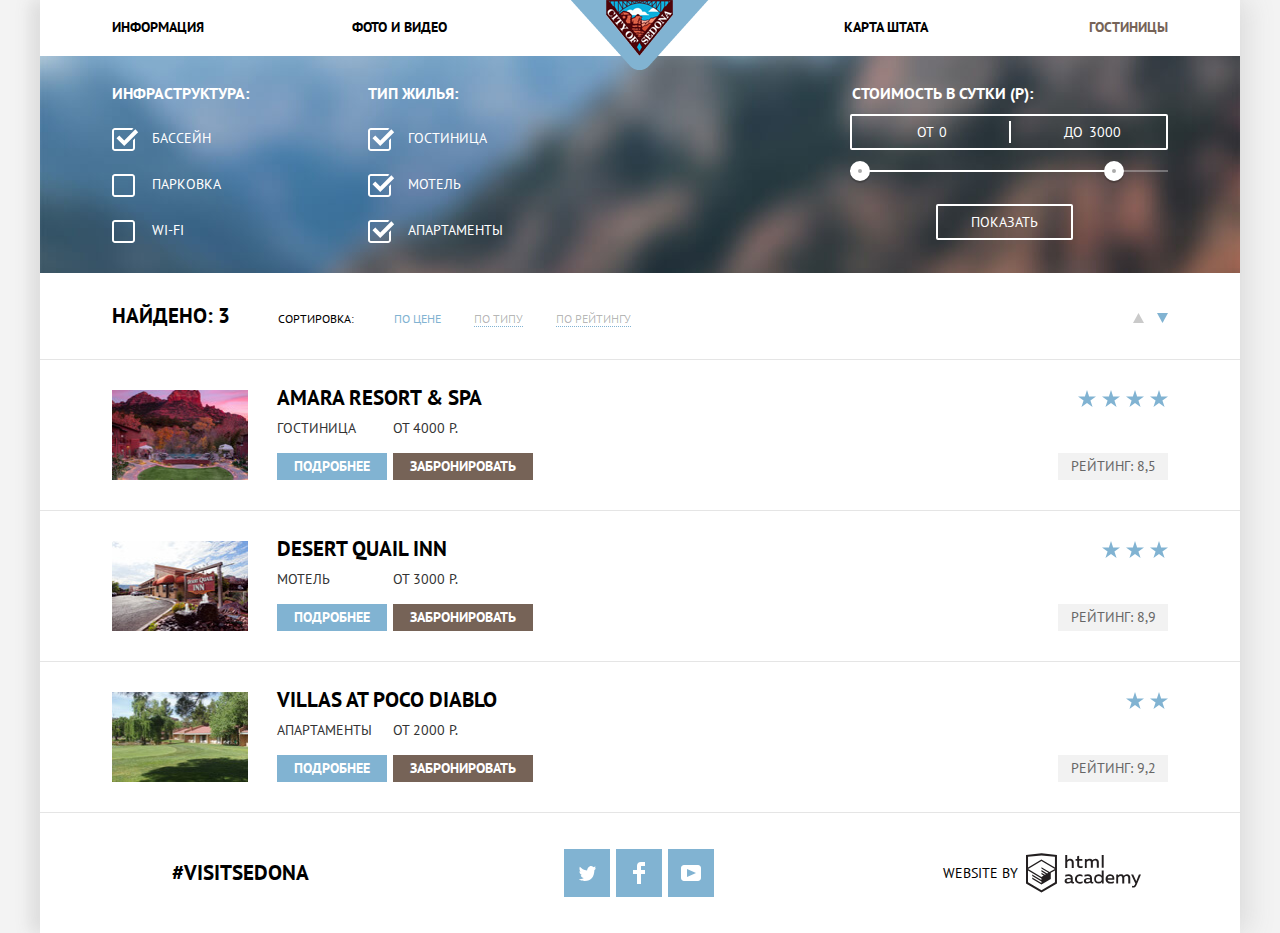
==== commit 79f369fe: "Частично исправление замечаний" ====
--- a/hotels.html
+++ b/hotels.html
@@ -28,15 +28,15 @@
           <form class="filters-form" action="https://echo.htmlacademy.ru" method="get" id="search-hotel" name="Фильтры для поиска гостиницы в Седоне">
             <fieldset class="infrastructure">
               <legend>Инфраструктура:</legend>
-              <input type="checkbox" value="Бассейн" id="pool" checked><label for="pool">Бассейн</label>
-              <input type="checkbox" value="Парковка" id="parking-place"><label for="parking-place">Парковка</label>
-              <input type="checkbox" value="Wi-fi" id="wi-fi"><label for="wi-fi">Wi-fi</label>
+              <input class="visually-hidden" type="checkbox" value="Бассейн" id="pool" checked><label for="pool">Бассейн</label>
+              <input class="visually-hidden" type="checkbox" value="Парковка" id="parking-place"><label for="parking-place">Парковка</label>
+              <input class="visually-hidden" type="checkbox" value="Wi-fi" id="wi-fi"><label for="wi-fi">Wi-fi</label>
             </fieldset>
             <fieldset class="type-of-hotel">
               <legend>Тип жилья:</legend>
-              <input type="checkbox" value="Гостиница" id="hotel" checked><label for="hotel">Гостиница</label>
-              <input type="checkbox" value="Мотель" id="motel" checked><label for="motel">Мотель</label>
-              <input type="checkbox" value="Аппартаменты" id="apartments" checked><label for="apartments">Апартаменты</label>
+              <input class="visually-hidden" type="checkbox" value="Гостиница" id="hotel" checked><label for="hotel">Гостиница</label>
+              <input class="visually-hidden" type="checkbox" value="Мотель" id="motel" checked><label for="motel">Мотель</label>
+              <input class="visually-hidden" type="checkbox" value="Аппартаменты" id="apartments" checked><label for="apartments">Апартаменты</label>
             </fieldset>
             <div class="price">
               <fieldset class="price-per-day">
@@ -141,7 +141,7 @@
             <div class="hotels-info">
               <h3 class="name-of-hotel">
                   <a href="#">Villas at Poco Diablo</a>
-                </h3>
+              </h3>
               <div class="hotels-type-price">
                 <span class="type-of-hotel">Апартаменты</span>
                 <span class="price-for-hotel">от 2000 р.</span>
--- a/css/style.css
+++ b/css/style.css
@@ -661,8 +661,11 @@
 .social-button:hover, .social-button:focus {
   background-color: #669ec0;
 }
-
-.social-button:hover path, .social-button:focus path {
+.social-button:active {
+  background-color: #669ec0;
+}
+
+.social-button:active path {
   fill: #88b6d1;
 }
 
@@ -717,6 +720,7 @@
 
 .filters .filters-form {
   display: flex;
+  flex-wrap: wrap;
   margin-right: 72px;
   margin-left: 72px;
   padding-top: 27px;
@@ -751,7 +755,8 @@
   padding: 0;
 }
 
-.infrastructure label, .type-of-hotel label {
+.infrastructure label,
+.type-of-hotel label {
   font-size: 14px;
   line-height: 21px;
   position: relative;
@@ -762,11 +767,13 @@
   padding-left: 40px;
 }
 
-.infrastructure label:last-child, .type-of-hotel label:last-child {
+.infrastructure label:last-child,
+.type-of-hotel label:last-child {
   margin-bottom: 0;
 }
 
-.infrastructure label::before, .type-of-hotel label::before {
+.infrastructure label::before,
+.type-of-hotel label::before {
   position: absolute;
   top: 0;
   left: 0;
@@ -775,12 +782,8 @@
   content: '';
   background: url('../img/checkbox-off.svg') no-repeat center;
 }
-
-.infrastructure input[type='checkbox'], .type-of-hotel input[type='checkbox'] {
-  display: none;
-}
-
-.infrastructure input[type='checkbox']:checked+label::before, .type-of-hotel input[type='checkbox']:checked+label::before {
+.infrastructure input[type='checkbox']:checked+label::before,
+.type-of-hotel input[type='checkbox']:checked+label::before {
   position: absolute;
   top: 0;
   left: 0;
@@ -789,7 +792,31 @@
   content: '';
   background: url('../img/checkbox-on.svg') no-repeat center;
 }
-
+.infrastructure input[type='checkbox']:disabled+label::before,
+.type-of-hotel input[type='checkbox']:disabled+label::before {
+  position: absolute;
+  top: 0;
+  left: 0;
+  width: 27px;
+  height: 23px;
+  content: '';
+  background: url('../img/checkbox-off-disabled.svg') no-repeat center;
+}
+.infrastructure input[type='checkbox']:checked:disabled+label::before,
+.type-of-hotel input[type='checkbox']:checked:disabled+label::before {
+  position: absolute;
+  top: 0;
+  left: 0;
+  width: 27px;
+  height: 23px;
+  content: '';
+  background: url('../img/checkbox-on-disabled.svg') no-repeat center;
+}
+.infrastructure input:focus+label,
+.type-of-hotel input:focus+label {
+  outline: 2px solid #81b3d2;
+  outline-offset: 2px;
+}
 .price {
   width: 328px;
 }
@@ -863,7 +890,7 @@
 }
 
 .range-controls .bar {
-  width: 80%;
+  width: 255px;
   height: 2px;
   background: #fff;
 }
@@ -891,9 +918,11 @@
 .btn-transparent {
   font-size: 14px;
   line-height: 20px;
+  word-wrap: break-word;
   display: block;
+  width: 137px;
   margin: 0 auto;
-  padding: 6px 34px;
+  padding: 6px 20px;
   cursor: pointer;
   text-transform: uppercase;
   color: #fff;
@@ -901,12 +930,14 @@
   border-radius: 2px;
   background: transparent;
 }
-
 .btn-transparent:hover {
   color: #000;
   background: #fff;
 }
-
+.btn-transparent:focus {
+  outline: 2px solid #81b3d2;
+  outline-offset: -2px;
+}
 /*Параметры сортировки*/
 
 .result-of-sorting {
@@ -1024,6 +1055,7 @@
 .hotels-info .name-of-hotel {
   margin-top: -5px;
   margin-bottom: 7px;
+  max-width: 700px;
 }
 
 .name-of-hotel a {
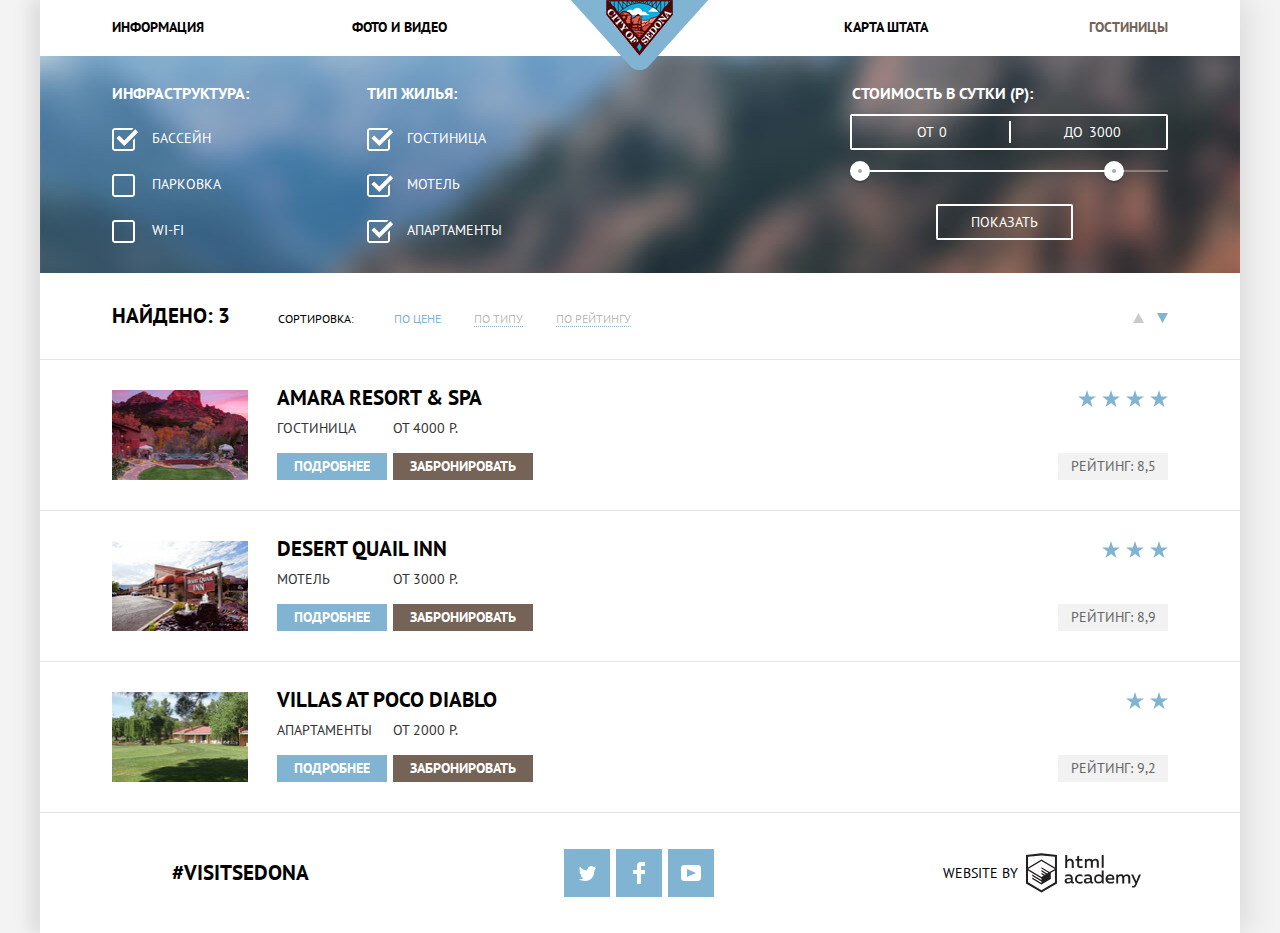
==== commit 127814e2: "Вторая попытка" ====
--- a/hotels.html
+++ b/hotels.html
@@ -1,208 +1,208 @@
 <!DOCTYPE html>
 <html lang="ru">
-  <head>
-    <meta charset="utf-8">
-    <link href="https://fonts.googleapis.com/css?family=PT+Sans:400,700&amp;subset=cyrillic" rel="stylesheet">
-    <link href="css/normalize.css" rel="stylesheet">
-    <link href="css/style.css" rel="stylesheet">
-    <title>HTML Academy: Седона</title>
-  </head>
-  <body>
-    <div class="page-wrapper">
-      <header class="main-section main-header">
-        <a href="index.html">
-            <img class="index-logo" src="img/index-logo.png" width="138" height="70" alt="City of Sedona">
-          </a>
-        <nav class="main-navigation">
-          <ul class="site-navigation">
-            <li><a href="#">Информация</a></li>
-            <li><a href="#">Фото и видео</a></li>
-            <li><a href="#">Карта штата</a></li>
-            <li class="active">Гостиницы</li>
-          </ul>
-        </nav>
-      </header>
-      <main class="main-section">
-        <section class="filters">
-          <h1 class="visually-hidden">Поиск жилья по параметрам</h1>
-          <form class="filters-form" action="https://echo.htmlacademy.ru" method="get" id="search-hotel" name="Фильтры для поиска гостиницы в Седоне">
-            <fieldset class="infrastructure">
-              <legend>Инфраструктура:</legend>
-              <input class="visually-hidden" type="checkbox" value="Бассейн" id="pool" checked><label for="pool">Бассейн</label>
-              <input class="visually-hidden" type="checkbox" value="Парковка" id="parking-place"><label for="parking-place">Парковка</label>
-              <input class="visually-hidden" type="checkbox" value="Wi-fi" id="wi-fi"><label for="wi-fi">Wi-fi</label>
+<head>
+  <meta charset="utf-8">
+  <link href="https://fonts.googleapis.com/css?family=PT+Sans:400,700&amp;subset=cyrillic" rel="stylesheet">
+  <link rel="stylesheet" type="text/css" href="css/normalize.css">
+  <link rel="stylesheet" type="text/css" href="css/style.min.css">
+  <title>HTML Academy: Седона</title>
+</head>
+<body>
+  <div class="page-wrapper">
+    <header class="main-section main-header">
+      <a href="index.html">
+        <img class="index-logo" src="img/index-logo.png" width="138" height="70" alt="City of Sedona">
+      </a>
+      <nav class="main-navigation">
+        <ul class="site-navigation">
+          <li><a href="#">Информация</a></li>
+          <li><a href="#">Фото и видео</a></li>
+          <li><a href="#">Карта штата</a></li>
+          <li class="active">Гостиницы</li>
+        </ul>
+      </nav>
+    </header>
+    <main class="main-section">
+      <section class="filters">
+        <h1 class="visually-hidden">Поиск жилья по параметрам</h1>
+        <form class="filters-form" action="https://echo.htmlacademy.ru" method="get" id="search-hotel" name="Фильтры для поиска гостиницы в Седоне">
+          <fieldset class="infrastructure">
+            <legend>Инфраструктура:</legend>
+            <input class="visually-hidden" type="checkbox" value="Бассейн" id="pool" checked><label for="pool">Бассейн</label>
+            <input class="visually-hidden" type="checkbox" value="Парковка" id="parking-place"><label for="parking-place">Парковка</label>
+            <input class="visually-hidden" type="checkbox" value="Wi-fi" id="wi-fi"><label for="wi-fi">Wi-fi</label>
+          </fieldset>
+          <fieldset class="type-of-hotel">
+            <legend>Тип жилья:</legend>
+            <input class="visually-hidden" type="checkbox" value="Гостиница" id="hotel" checked><label for="hotel">Гостиница</label>
+            <input class="visually-hidden" type="checkbox" value="Мотель" id="motel" checked><label for="motel">Мотель</label>
+            <input class="visually-hidden" type="checkbox" value="Аппартаменты" id="apartments" checked><label for="apartments">Апартаменты</label>
+          </fieldset>
+          <div class="price">
+            <fieldset class="price-per-day">
+              <legend>Стоимость в сутки (Р):</legend>
+              <div class="price-controls">
+                <label class="min-price">от <input type="text" name="min-price" value="0"></label>
+                <label class="max-price">до <input type="text" name="max-price" value="3000"></label>
+              </div>
+              <div class="range-controls">
+                <div class="scale">
+                  <div class="bar"></div>
+                </div>
+                <div class="range-toggle range-toggle-min"></div>
+                <div class="range-toggle range-toggle-max"></div>
+              </div>
             </fieldset>
-            <fieldset class="type-of-hotel">
-              <legend>Тип жилья:</legend>
-              <input class="visually-hidden" type="checkbox" value="Гостиница" id="hotel" checked><label for="hotel">Гостиница</label>
-              <input class="visually-hidden" type="checkbox" value="Мотель" id="motel" checked><label for="motel">Мотель</label>
-              <input class="visually-hidden" type="checkbox" value="Аппартаменты" id="apartments" checked><label for="apartments">Апартаменты</label>
-            </fieldset>
-            <div class="price">
-              <fieldset class="price-per-day">
-                <legend>Стоимость в сутки (Р):</legend>
-                <div class="price-controls">
-                  <label class="min-price">от <input type="text" name="min-price" value="0"></label>
-                  <label class="max-price">до <input type="text" name="max-price" value="3000"></label>
-                </div>
-                <div class="range-controls">
-                  <div class="scale">
-                    <div class="bar"></div>
-                  </div>
-                  <div class="range-toggle range-toggle-min"></div>
-                  <div class="range-toggle range-toggle-max"></div>
-                </div>
-              </fieldset>
-              <button class="btn-transparent" type="submit">Показать</button>
-            </div>
-          </form>
-        </section>
-        <section class="result-of-sorting">
-          <h2 class="visually-hidden">Сортировка результатов поиска жилья</h2>
-          <b class="number-of-found">Найдено: <span>3</span></b>
-          <div class="sorting-by">
-            <span>Сортировка:</span>
-            <ul class="sorting-by-list">
-              <li><a class="by-price selected-type" href="#">По цене</a></li>
-              <li><a class="by-type" href="#">По типу</a></li>
-              <li><a class="by-rating" href="#">По рейтингу</a></li>
-            </ul>
-          </div>
-          <div class="sorting-buttons">
-            <a class="sorting-up" href="#">
-                <span class="visually-hidden">По возрастанию</span>
-                <svg xmlns="http://www.w3.org/2000/svg" width="11" height="10" viewBox="0 0 11 10">
-                  <path fill="#cacaca" d="M5.5 0L0 10h11z"/>
-                </svg>
-              </a>
-            <a class="sorting-down selected-sorting" href="#">
-                <span class="visually-hidden">По убыванию</span>
-                <svg xmlns="http://www.w3.org/2000/svg" width="11" height="10" viewBox="0 0 11 10">
-                  <path fill="#cacaca" d="M5.5 10L0 0h11"/>
-                </svg>
-              </a>
-          </div>
-        </section>
-        <section class="found-hotels">
-          <h2 class="visually-hidden">Результаты поиска жилья</h2>
-          <article class="found-item">
-            <img src="img/amara-resort-spa.jpg" width="135" height="90" alt="Фотография Amara Resort & SPA">
-            <div class="hotels-info">
-              <h3 class="name-of-hotel">
-                  <a href="#">Amara Resort & SPA</a>
-                </h3>
-              <div class="hotels-type-price">
-                <span class="type-of-hotel">Гостиница</span>
-                <span class="price-for-hotel">от 4000 р.</span>
-              </div>
-              <div class="hotel-buttons">
-                <a class="button button-info" href="#">Подробнее</a>
-                <a class="button button-booking" href="#">Забронировать</a>
-              </div>
-            </div>
-            <div class="hotels-rating">
-              <div class="number-of-stars">
-                <span class="visually-hidden">Класс: 4*</span>
-                <span class="star"></span>
-                <span class="star"></span>
-                <span class="star"></span>
-                <span class="star"></span>
-              </div>
-              <span class="raiting">Рейтинг: 8,5</span>
-            </div>
-          </article>
-          <article class="found-item">
-            <img src="img/desert-auail-inn.jpg" width="135" height="90" alt="Фотография Desert Quail Inn">
-            <div class="hotels-info">
-              <h3 class="name-of-hotel">
-                  <a href="#">Desert Quail Inn</a>
-                </h3>
-              <div class="hotels-type-price">
-                <span class="type-of-hotel">Мотель</span>
-                <span class="price-for-hotel">от 3000 р.</span>
-              </div>
-              <div class="hotel-buttons">
-                <a class="button button-info" href="#">Подробнее</a>
-                <a class="button button-booking" href="#">Забронировать</a>
-              </div>
-            </div>
-            <div class="hotels-rating">
-              <div class="number-of-stars">
-                <span class="visually-hidden">Класс: 3*</span>
-                <span class="star"></span>
-                <span class="star"></span>
-                <span class="star"></span>
-              </div>
-              <span class="raiting">Рейтинг: 8,9</span>
-            </div>
-          </article>
-          <article class="found-item">
-            <img src="img/villas-at-poco-diablo.jpg" width="135" height="90" alt="Фотография Villas at Poco Diablo">
-            <div class="hotels-info">
-              <h3 class="name-of-hotel">
-                  <a href="#">Villas at Poco Diablo</a>
-              </h3>
-              <div class="hotels-type-price">
-                <span class="type-of-hotel">Апартаменты</span>
-                <span class="price-for-hotel">от 2000 р.</span>
-              </div>
-              <div class="hotel-buttons">
-                <a class="button button-info" href="#">Подробнее</a>
-                <a class="button button-booking" href="#">Забронировать</a>
-              </div>
-            </div>
-            <div class="hotels-rating">
-              <div class="number-of-stars">
-                <span class="visually-hidden">Класс: 2*</span>
-                <span class="star"></span>
-                <span class="star"></span>
-              </div>
-              <span class="raiting">Рейтинг: 9,2</span>
-            </div>
-          </article>
-        </section>
-      </main>
-      <footer class="main-section main-footer">
-        <b class="footer-hashtag">#visitsedona</b>
-        <div class="footer-social">
-          <ul>
-            <li>
-              <a class="social-button" href="#">
-                  <span class="visually-hidden">Твиттер</span>
-                  <svg xmlns="http://www.w3.org/2000/svg" xmlns:xlink="http://www.w3.org/1999/xlink" width="17" height="15" viewBox="0 0 17 15">
-                    <path fill="#FFF" d="M10.95.144c1.685-.496 2.984.27 3.577 1.179.673-.231 1.331-.481 2.011-.708a2.345 2.345 0 0 1-.857 1.768c.685.17 1.304-.491 1.304-.491-.169 1-1.006 1.788-1.563 2.024-.231 6.75-3.175 11.217-10.077 11.082h-.446c-.41 0-4.164-.46-4.898-1.887 2.271.196 3.893-.422 4.693-1.177-.96-.3-2.679-.477-2.979-2.95.349.106.564.228 1.19.119C1.705 8.247.374 7.53.448 5.33c.285.328 1.067.536 1.34.472C1.085 5.561-.182 2.442.894.85c1.818 1.854 3.735 3.606 7.152 3.773C8.254 2.33 9.183.793 10.95.144z"/>
-                  </svg>
-                </a>
-            </li>
-            <li>
-              <a class="social-button" href="#">
-                  <span class="visually-hidden">Фейсбук</span>
-                  <svg xmlns="http://www.w3.org/2000/svg" width="12" height="22" viewBox="0 0 12 22">
-                    <path fill="#FFF" d="M12 4V0H8a4 4 0 0 0-4 4v4H0v4h4v10h4V12h4V8H8V4h4z"/>
-                  </svg>
-                </a>
-            </li>
-            <li>
-              <a class="social-button" href="#">
-                  <span class="visually-hidden">Ютуб</span>
-                  <svg xmlns="http://www.w3.org/2000/svg" xmlns:xlink="http://www.w3.org/1999/xlink" width="20" height="16" viewBox="0 0 20 16">
-                    <path fill="#FFF" d="M17 0H3C1.35 0 0 1.35 0 3v10c0 1.65 1.35 3 3 3h14c1.65 0 3-1.35 3-3V3c0-1.65-1.35-3-3-3zM6.027 11.998V4.002L15.014 8l-8.987 3.998z"/>
-                  </svg>
-                </a>
-            </li>
+            <button class="btn-transparent" type="submit">Показать</button>
+          </div>
+        </form>
+      </section>
+      <section class="result-of-sorting">
+        <h2 class="visually-hidden">Сортировка результатов поиска жилья</h2>
+        <b class="number-of-found">Найдено: <span>3</span></b>
+        <div class="sorting-by">
+          <span>Сортировка:</span>
+          <ul class="sorting-by-list">
+            <li><a class="by-price selected-type" href="#">По цене</a></li>
+            <li><a class="by-type" href="#">По типу</a></li>
+            <li><a class="by-rating" href="#">По рейтингу</a></li>
           </ul>
         </div>
-        <div class="footer-copyright">
-          <a class="copyright-button" href="https://htmlacademy.ru/intensive/htmlcss">
-              <span class="website-by">Website by</span>
-              <span class="visually-hidden">HTML Академия</span>
-              <svg id="Layer_1" data-name="Layer 1" xmlns="http://www.w3.org/2000/svg" height="42" width="115" viewBox="0 0 108.08 36.85">
-                <title>logo-htmlacademy-small</title>
-                <path d="M44.61,26.88a2,2,0,0,0,.55-0.1v1.33a3.25,3.25,0,0,1-1.18.21,1.67,1.67,0,0,1-1.67-1,4.84,4.84,0,0,1-3.14,1.08c-1.51,0-2.91-.83-2.91-2.55,0-2.13,2-2.79,3.71-2.79a11.08,11.08,0,0,1,2.17.25v-0.3c0-1-.76-1.77-2.19-1.77a7.42,7.42,0,0,0-3,.64v-1.7a10.21,10.21,0,0,1,3.19-.55c2.36,0,3.81,1.12,3.81,3.65v3a0.54,0.54,0,0,0,.49.59h0.17Zm-6.44-1.13A1.35,1.35,0,0,0,39.63,27h0.11a3.39,3.39,0,0,0,2.41-1V24.58a9.72,9.72,0,0,0-1.81-.21c-1,0-2.16.33-2.16,1.38h0Zm12.36-6.11a5,5,0,0,1,2.57.64V22a4.08,4.08,0,0,0-2.3-.7,2.75,2.75,0,1,0,0,5.49,5,5,0,0,0,2.43-.64v1.71a6.27,6.27,0,0,1-2.76.57A4.21,4.21,0,0,1,46,24.51q0-.21,0-0.41a4.32,4.32,0,0,1,4.18-4.46h0.38Zm12.17,7.24a2,2,0,0,0,.55-0.1v1.33a3.25,3.25,0,0,1-1.18.21,1.67,1.67,0,0,1-1.67-1,4.84,4.84,0,0,1-3.14,1.08c-1.51,0-2.91-.83-2.91-2.55,0-2.13,2-2.79,3.71-2.79a11.08,11.08,0,0,1,2.17.25v-0.3c0-1-.76-1.77-2.19-1.77a7.42,7.42,0,0,0-3,.64v-1.7a10.21,10.21,0,0,1,3.19-.55c2.36,0,3.81,1.12,3.81,3.65v3a0.54,0.54,0,0,0,.49.59h0.17Zm-6.44-1.13A1.35,1.35,0,0,0,57.73,27h0.11a3.39,3.39,0,0,0,2.41-1V24.58a9.72,9.72,0,0,0-1.81-.21c-1.06,0-2.16.33-2.16,1.38h0ZM73,16V28.2H71.35V26.88a3.88,3.88,0,0,1-3.19,1.54,4.4,4.4,0,0,1,0-8.78,3.81,3.81,0,0,1,3,1.3V16H73Zm-4.53,5.22a2.76,2.76,0,1,0,0,5.52A2.86,2.86,0,0,0,71.15,25V23A2.91,2.91,0,0,0,68.49,21.27ZM79,19.64c3.31,0,4.46,2.68,3.92,5.09H76.7c0.21,1.5,1.67,2.11,3.19,2.11a6.11,6.11,0,0,0,2.64-.59v1.6a7.14,7.14,0,0,1-3,.57C77,28.42,74.78,27,74.78,24a4.18,4.18,0,0,1,4-4.39H79Zm0.09,1.54a2.28,2.28,0,0,0-2.44,2.1v0.06H81.3A2,2,0,0,0,79.13,21.18Zm5.73,7V19.87h1.65v1a3.81,3.81,0,0,1,2.78-1.27A2.86,2.86,0,0,1,91.89,21a4.12,4.12,0,0,1,2.91-1.33A3.06,3.06,0,0,1,98,23V28.2h-1.9V23.05a1.59,1.59,0,0,0-1.42-1.75H94.42a2.8,2.8,0,0,0-2.07,1.12V28.2h-1.9V23.05A1.59,1.59,0,0,0,89,21.31H88.8a3,3,0,0,0-2.21,1.29v5.63H84.86Zm21.31-8.33h1.9l-3.91,9.46c-0.9,2.17-2.09,2.86-3.35,2.86a4.76,4.76,0,0,1-1.1-.14V30.46a2.86,2.86,0,0,0,.85.12c0.9,0,1.58-.64,2.07-1.9l0.17-.42-4-8.4h2l2.86,6.29ZM38.73,1.46V6.22a3.81,3.81,0,0,1,2.7-1.14,3.25,3.25,0,0,1,3.44,3.4v5.15H43V8.72a1.81,1.81,0,0,0-1.61-2h-0.3a2.93,2.93,0,0,0-2.32,1.39v5.52h-1.9V1.46h1.9ZM49.94,2.31v3h3V6.91h-3v3.81c0,1.1.5,1.46,1.58,1.46a4.49,4.49,0,0,0,1.69-.33v1.6A6.8,6.8,0,0,1,51,13.8a2.55,2.55,0,0,1-2.86-2.74V6.89H46.58V5.26h1.5V2.74Zm5.4,11.31V5.28H57v1A3.81,3.81,0,0,1,59.77,5a2.86,2.86,0,0,1,2.6,1.33A4.12,4.12,0,0,1,65.28,5,3.06,3.06,0,0,1,68.44,8.4v5.21h-1.9V8.46a1.59,1.59,0,0,0-1.42-1.75H64.89a2.8,2.8,0,0,0-2.07,1.12v5.78h-1.9V8.46A1.59,1.59,0,0,0,59.5,6.71H59.27A3,3,0,0,0,57.06,8v5.63H55.34ZM71.17,1.45H73V13.6H71.17V1.45ZM14.71,0H14.55L0,1.54V28.21l14.55,8.66,14.55-8.66V1.54Zm12.5,27.1L14.55,34.64,1.9,27.12V16.18l12.59,7.5V25L5.86,19.9v1.31l8.68,5.21v1.39L5.87,22.65V24l8.68,5.21,8.75-5.24V18.31L27.2,16V27.12Zm0-12.53-3.48,2-1.6,1L14.51,13v1.31L21,18.23H21l-0.14.09-1,.54-5.37-3.2V17l4.24,2.52-1,.67-3.2-1.9v1.31l2.1,1.24L14.5,22.1,2,14.65,14.51,7.11Zm0-1.32L14.49,5.76,1.91,13.25v-10L14.56,1.92,27.21,3.25v10h0Z" transform="translate(0 -0.02)" fill="#231f20"/>
+        <div class="sorting-buttons">
+          <a class="sorting-up" href="#">
+            <span class="visually-hidden">По возрастанию</span>
+            <svg xmlns="http://www.w3.org/2000/svg" width="11" height="10" viewBox="0 0 11 10">
+              <path fill="#cacaca" d="M5.5 0L0 10h11z"/>
+            </svg>
+          </a>
+          <a class="sorting-down selected-sorting" href="#">
+            <span class="visually-hidden">По убыванию</span>
+            <svg xmlns="http://www.w3.org/2000/svg" width="11" height="10" viewBox="0 0 11 10">
+              <path fill="#cacaca" d="M5.5 10L0 0h11"/>
+            </svg>
+          </a>
+        </div>
+      </section>
+      <section class="found-hotels">
+        <h2 class="visually-hidden">Результаты поиска жилья</h2>
+        <article class="found-item">
+          <img src="img/amara-resort-spa.jpg" width="135" height="90" alt="Фотография Amara Resort & SPA">
+          <div class="hotels-info">
+            <h3 class="name-of-hotel">
+              <a href="#">Amara Resort & SPA</a>
+            </h3>
+            <div class="hotels-type-price">
+              <span class="type-of-hotel">Гостиница</span>
+              <span class="price-for-hotel">от 4000 р.</span>
+            </div>
+            <div class="hotel-buttons">
+              <a class="button button-info" href="#">Подробнее</a>
+              <a class="button button-booking" href="#">Забронировать</a>
+            </div>
+          </div>
+          <div class="hotels-rating">
+            <div class="number-of-stars">
+              <span class="visually-hidden">Класс: 4*</span>
+              <span class="star"></span>
+              <span class="star"></span>
+              <span class="star"></span>
+              <span class="star"></span>
+            </div>
+            <span class="raiting">Рейтинг: 8,5</span>
+          </div>
+        </article>
+        <article class="found-item">
+          <img src="img/desert-auail-inn.jpg" width="135" height="90" alt="Фотография Desert Quail Inn">
+          <div class="hotels-info">
+            <h3 class="name-of-hotel">
+              <a href="#">Desert Quail Inn</a>
+            </h3>
+            <div class="hotels-type-price">
+              <span class="type-of-hotel">Мотель</span>
+              <span class="price-for-hotel">от 3000 р.</span>
+            </div>
+            <div class="hotel-buttons">
+              <a class="button button-info" href="#">Подробнее</a>
+              <a class="button button-booking" href="#">Забронировать</a>
+            </div>
+          </div>
+          <div class="hotels-rating">
+            <div class="number-of-stars">
+              <span class="visually-hidden">Класс: 3*</span>
+              <span class="star"></span>
+              <span class="star"></span>
+              <span class="star"></span>
+            </div>
+            <span class="raiting">Рейтинг: 8,9</span>
+          </div>
+        </article>
+        <article class="found-item">
+          <img src="img/villas-at-poco-diablo.jpg" width="135" height="90" alt="Фотография Villas at Poco Diablo">
+          <div class="hotels-info">
+            <h3 class="name-of-hotel">
+              <a href="#">Villas at Poco Diablo</a>
+            </h3>
+            <div class="hotels-type-price">
+              <span class="type-of-hotel">Апартаменты</span>
+              <span class="price-for-hotel">от 2000 р.</span>
+            </div>
+            <div class="hotel-buttons">
+              <a class="button button-info" href="#">Подробнее</a>
+              <a class="button button-booking" href="#">Забронировать</a>
+            </div>
+          </div>
+          <div class="hotels-rating">
+            <div class="number-of-stars">
+              <span class="visually-hidden">Класс: 2*</span>
+              <span class="star"></span>
+              <span class="star"></span>
+            </div>
+            <span class="raiting">Рейтинг: 9,2</span>
+          </div>
+        </article>
+      </section>
+    </main>
+    <footer class="main-section main-footer">
+      <b class="footer-hashtag">#visitsedona</b>
+      <div class="footer-social">
+        <ul>
+          <li>
+            <a class="social-button" href="#">
+              <span class="visually-hidden">Твиттер</span>
+              <svg xmlns="http://www.w3.org/2000/svg" xmlns:xlink="http://www.w3.org/1999/xlink" width="17" height="15" viewBox="0 0 17 15">
+                <path fill="#FFF" d="M10.95.144c1.685-.496 2.984.27 3.577 1.179.673-.231 1.331-.481 2.011-.708a2.345 2.345 0 0 1-.857 1.768c.685.17 1.304-.491 1.304-.491-.169 1-1.006 1.788-1.563 2.024-.231 6.75-3.175 11.217-10.077 11.082h-.446c-.41 0-4.164-.46-4.898-1.887 2.271.196 3.893-.422 4.693-1.177-.96-.3-2.679-.477-2.979-2.95.349.106.564.228 1.19.119C1.705 8.247.374 7.53.448 5.33c.285.328 1.067.536 1.34.472C1.085 5.561-.182 2.442.894.85c1.818 1.854 3.735 3.606 7.152 3.773C8.254 2.33 9.183.793 10.95.144z"/>
               </svg>
             </a>
-        </div>
-      </footer>
-    </div>
-  </body>
+          </li>
+          <li>
+            <a class="social-button" href="#">
+              <span class="visually-hidden">Фейсбук</span>
+              <svg xmlns="http://www.w3.org/2000/svg" width="12" height="22" viewBox="0 0 12 22">
+                <path fill="#FFF" d="M12 4V0H8a4 4 0 0 0-4 4v4H0v4h4v10h4V12h4V8H8V4h4z"/>
+              </svg>
+            </a>
+          </li>
+          <li>
+            <a class="social-button" href="#">
+              <span class="visually-hidden">Ютуб</span>
+              <svg xmlns="http://www.w3.org/2000/svg" xmlns:xlink="http://www.w3.org/1999/xlink" width="20" height="16" viewBox="0 0 20 16">
+                <path fill="#FFF" d="M17 0H3C1.35 0 0 1.35 0 3v10c0 1.65 1.35 3 3 3h14c1.65 0 3-1.35 3-3V3c0-1.65-1.35-3-3-3zM6.027 11.998V4.002L15.014 8l-8.987 3.998z"/>
+              </svg>
+            </a>
+          </li>
+        </ul>
+      </div>
+      <div class="footer-copyright">
+        <a class="copyright-button" href="https://htmlacademy.ru/intensive/htmlcss">
+          <span class="website-by">Website by</span>
+          <span class="visually-hidden">HTML Академия</span>
+          <svg id="Layer_1" data-name="Layer 1" xmlns="http://www.w3.org/2000/svg" height="42" width="115" viewBox="0 0 108.08 36.85">
+              <title>logo-htmlacademy-small</title>
+              <path d="M44.61,26.88a2,2,0,0,0,.55-0.1v1.33a3.25,3.25,0,0,1-1.18.21,1.67,1.67,0,0,1-1.67-1,4.84,4.84,0,0,1-3.14,1.08c-1.51,0-2.91-.83-2.91-2.55,0-2.13,2-2.79,3.71-2.79a11.08,11.08,0,0,1,2.17.25v-0.3c0-1-.76-1.77-2.19-1.77a7.42,7.42,0,0,0-3,.64v-1.7a10.21,10.21,0,0,1,3.19-.55c2.36,0,3.81,1.12,3.81,3.65v3a0.54,0.54,0,0,0,.49.59h0.17Zm-6.44-1.13A1.35,1.35,0,0,0,39.63,27h0.11a3.39,3.39,0,0,0,2.41-1V24.58a9.72,9.72,0,0,0-1.81-.21c-1,0-2.16.33-2.16,1.38h0Zm12.36-6.11a5,5,0,0,1,2.57.64V22a4.08,4.08,0,0,0-2.3-.7,2.75,2.75,0,1,0,0,5.49,5,5,0,0,0,2.43-.64v1.71a6.27,6.27,0,0,1-2.76.57A4.21,4.21,0,0,1,46,24.51q0-.21,0-0.41a4.32,4.32,0,0,1,4.18-4.46h0.38Zm12.17,7.24a2,2,0,0,0,.55-0.1v1.33a3.25,3.25,0,0,1-1.18.21,1.67,1.67,0,0,1-1.67-1,4.84,4.84,0,0,1-3.14,1.08c-1.51,0-2.91-.83-2.91-2.55,0-2.13,2-2.79,3.71-2.79a11.08,11.08,0,0,1,2.17.25v-0.3c0-1-.76-1.77-2.19-1.77a7.42,7.42,0,0,0-3,.64v-1.7a10.21,10.21,0,0,1,3.19-.55c2.36,0,3.81,1.12,3.81,3.65v3a0.54,0.54,0,0,0,.49.59h0.17Zm-6.44-1.13A1.35,1.35,0,0,0,57.73,27h0.11a3.39,3.39,0,0,0,2.41-1V24.58a9.72,9.72,0,0,0-1.81-.21c-1.06,0-2.16.33-2.16,1.38h0ZM73,16V28.2H71.35V26.88a3.88,3.88,0,0,1-3.19,1.54,4.4,4.4,0,0,1,0-8.78,3.81,3.81,0,0,1,3,1.3V16H73Zm-4.53,5.22a2.76,2.76,0,1,0,0,5.52A2.86,2.86,0,0,0,71.15,25V23A2.91,2.91,0,0,0,68.49,21.27ZM79,19.64c3.31,0,4.46,2.68,3.92,5.09H76.7c0.21,1.5,1.67,2.11,3.19,2.11a6.11,6.11,0,0,0,2.64-.59v1.6a7.14,7.14,0,0,1-3,.57C77,28.42,74.78,27,74.78,24a4.18,4.18,0,0,1,4-4.39H79Zm0.09,1.54a2.28,2.28,0,0,0-2.44,2.1v0.06H81.3A2,2,0,0,0,79.13,21.18Zm5.73,7V19.87h1.65v1a3.81,3.81,0,0,1,2.78-1.27A2.86,2.86,0,0,1,91.89,21a4.12,4.12,0,0,1,2.91-1.33A3.06,3.06,0,0,1,98,23V28.2h-1.9V23.05a1.59,1.59,0,0,0-1.42-1.75H94.42a2.8,2.8,0,0,0-2.07,1.12V28.2h-1.9V23.05A1.59,1.59,0,0,0,89,21.31H88.8a3,3,0,0,0-2.21,1.29v5.63H84.86Zm21.31-8.33h1.9l-3.91,9.46c-0.9,2.17-2.09,2.86-3.35,2.86a4.76,4.76,0,0,1-1.1-.14V30.46a2.86,2.86,0,0,0,.85.12c0.9,0,1.58-.64,2.07-1.9l0.17-.42-4-8.4h2l2.86,6.29ZM38.73,1.46V6.22a3.81,3.81,0,0,1,2.7-1.14,3.25,3.25,0,0,1,3.44,3.4v5.15H43V8.72a1.81,1.81,0,0,0-1.61-2h-0.3a2.93,2.93,0,0,0-2.32,1.39v5.52h-1.9V1.46h1.9ZM49.94,2.31v3h3V6.91h-3v3.81c0,1.1.5,1.46,1.58,1.46a4.49,4.49,0,0,0,1.69-.33v1.6A6.8,6.8,0,0,1,51,13.8a2.55,2.55,0,0,1-2.86-2.74V6.89H46.58V5.26h1.5V2.74Zm5.4,11.31V5.28H57v1A3.81,3.81,0,0,1,59.77,5a2.86,2.86,0,0,1,2.6,1.33A4.12,4.12,0,0,1,65.28,5,3.06,3.06,0,0,1,68.44,8.4v5.21h-1.9V8.46a1.59,1.59,0,0,0-1.42-1.75H64.89a2.8,2.8,0,0,0-2.07,1.12v5.78h-1.9V8.46A1.59,1.59,0,0,0,59.5,6.71H59.27A3,3,0,0,0,57.06,8v5.63H55.34ZM71.17,1.45H73V13.6H71.17V1.45ZM14.71,0H14.55L0,1.54V28.21l14.55,8.66,14.55-8.66V1.54Zm12.5,27.1L14.55,34.64,1.9,27.12V16.18l12.59,7.5V25L5.86,19.9v1.31l8.68,5.21v1.39L5.87,22.65V24l8.68,5.21,8.75-5.24V18.31L27.2,16V27.12Zm0-12.53-3.48,2-1.6,1L14.51,13v1.31L21,18.23H21l-0.14.09-1,.54-5.37-3.2V17l4.24,2.52-1,.67-3.2-1.9v1.31l2.1,1.24L14.5,22.1,2,14.65,14.51,7.11Zm0-1.32L14.49,5.76,1.91,13.25v-10L14.56,1.92,27.21,3.25v10h0Z" transform="translate(0 -0.02)" fill="#231f20"/>
+          </svg>
+        </a>
+      </div>
+    </footer>
+  </div>
+</body>
 </html>
--- a/css/style.min.css
+++ b/css/style.min.css
@@ -0,0 +1 @@
+@-webkit-keyframes open-form{0%,to{-webkit-transform:translateY(0);transform:translateY(0)}70%{-webkit-transform:translateY(30px);transform:translateY(30px)}90%{-webkit-transform:translateY(-10px);transform:translateY(-10px)}}@keyframes open-form{0%,to{-webkit-transform:translateY(0);transform:translateY(0)}70%{-webkit-transform:translateY(30px);transform:translateY(30px)}90%{-webkit-transform:translateY(-10px);transform:translateY(-10px)}}@-webkit-keyframes shake{0%,to{-webkit-transform:translateX(0);transform:translateX(0)}10%,30%,50%,70%,90%{-webkit-transform:translateX(-10px);transform:translateX(-10px)}20%,40%,60%,80%{-webkit-transform:translateX(10px);transform:translateX(10px)}}@keyframes shake{0%,to{-webkit-transform:translateX(0);transform:translateX(0)}10%,30%,50%,70%,90%{-webkit-transform:translateX(-10px);transform:translateX(-10px)}20%,40%,60%,80%{-webkit-transform:translateX(10px);transform:translateX(10px)}}body{font-family:'PT Sans','Arial',sans-serif;font-size:14px;font-weight:400;line-height:21px;position:relative;text-transform:uppercase;color:#333;background-color:#f3f3f3}.visually-hidden{position:absolute;clip:rect(0 0 0 0);width:1px;height:1px;margin:-1px}.page-wrapper{width:1200px;margin:0 auto;background-color:#fff;-webkit-box-shadow:-10px 0 15px #dedede,10px 0 25px #dedede;box-shadow:-10px 0 15px #dedede,10px 0 25px #dedede}.main-section{display:block;-webkit-box-sizing:border-box;box-sizing:border-box;width:1200px;margin:0 auto}.main-header{position:relative}.index-logo{position:absolute;z-index:10;top:0;left:50%;width:138px;height:70px;margin-left:-69px}.main-header .main-navigation{margin:0 72px}.main-header .site-navigation{display:-webkit-box;display:-ms-flexbox;display:flex;margin:0;padding:0;-ms-flex-wrap:wrap;flex-wrap:wrap}.site-navigation li{-webkit-box-sizing:border-box;box-sizing:border-box;width:240px;padding:14px 5px 16px;list-style-type:none}.site-navigation li:nth-child(1),.site-navigation li:nth-child(2){padding-left:0;text-align:left}.site-navigation li:nth-child(2){margin-right:auto;padding-right:25px}.site-navigation li:nth-child(3),.site-navigation li:nth-child(4){padding-right:0;text-align:right}.site-navigation li:nth-child(3){margin-left:auto;padding-left:25px}.site-navigation a{font-size:14px;font-weight:700;line-height:26px;text-decoration:none;text-transform:uppercase;color:#000}.site-navigation a:focus,.site-navigation a:hover{color:#81b3d2}.site-navigation a:active{opacity:.3;color:#000}.index-banner{position:relative;margin-bottom:60px}.index-banner .banner-wrapper{width:100%;height:508px;background:#3f5f73 url(../img/index-background.jpg);background-repeat:no-repeat;background-position:50% 21%}.index-banner img{display:block;width:458px;height:352px;margin:0 auto;padding:76px}.index-banner .banner-mask{position:absolute;z-index:5;bottom:0;width:100%;height:57px;background:url(../img/mask-max.png);background-repeat:no-repeat;background-position:center}.features{margin-bottom:50px;text-align:center}.features h1,.features p{font-size:21px;line-height:26px;margin:0 0 27px;padding:0;color:#000}.features p{font-size:14px;margin:0 0 51px}.feature-list,.feature-list .illustrated{-ms-flex-wrap:wrap;flex-wrap:wrap}.feature-list,.feature-list .illustrated,.sub-feature-list{display:-webkit-box;display:-ms-flexbox;display:flex}.feature-list,.feature-list li,.sub-feature-list,.sub-feature-list li{margin:0;padding:0;list-style-type:none}.illustrated{display:-webkit-box;display:-ms-flexbox;display:flex;background-color:#81b3d2}.illustrated:nth-child(2n+1){-webkit-box-orient:horizontal;-webkit-box-direction:reverse;-ms-flex-direction:row-reverse;flex-direction:row-reverse}.feature-item{text-align:center}.sub-feature{width:400px;background-color:#fff}.feature-list>li:nth-last-child(-n+3){width:400px;min-height:256px;background-color:#eee}.feature-item-title{width:400px;min-height:256px}.feature-item h3,.feature-item-title h3{font-size:21px;font-weight:700;line-height:21px;margin-top:47px;margin-bottom:24px;padding:0 124px;color:#000}.feature-item span{font-size:14px;font-weight:400;line-height:21px;display:block;margin-bottom:21px;padding:0;color:#333}.feature-item span::after,.feature-item span::before{position:relative;display:inline-block;width:9px;height:1px;content:'';vertical-align:middle;background-color:#333}.title-illustrated span::after,.title-illustrated span::before{background-color:#fff}.feature-item span::before{left:-6px;margin-left:-100%}.feature-item span::after{right:-6px;margin-right:-100%}.feature-item p,.feature-item-title p{line-height:21px;padding:0 48px}li:nth-last-child(-n+3).feature-item-title p{padding:0 65px}.title-illustrated h3,.title-illustrated p,.title-illustrated span{color:#fff}.sub-feature-list .feature-item{position:relative;margin:0;padding:161px 0 0}.sub-feature h4,.sub-feature p{line-height:21px;background-color:#fff}.sub-feature h4{display:block;font-size:21px;font-weight:700;margin:0 0 24px;color:#000}.sub-feature p{font-size:14px;font-weight:400;margin:0 0 82px;padding:0 55px;color:#333}.sub-feature-list .feature-food::before,.sub-feature-list .feature-housing::before,.sub-feature-list .feature-souvenirs::before{position:absolute;bottom:197px;left:50%;content:''}.sub-feature-list .feature-housing::before{width:77px;height:75px;margin-left:-39px;background:url(../img/icon-1.svg)no-repeat center}.sub-feature-list .feature-food::before{width:64px;height:75px;margin-left:-34px;background:url(../img/icon-2.svg)no-repeat center}.sub-feature-list .feature-souvenirs::before{width:64px;height:76px;margin-left:-32px;background:url(../img/icon-3.svg)no-repeat center}.button-search,.search-hotels{width:568px;margin:0 auto;text-align:center}.search-hotels h2{font-size:30px;line-height:36px;margin:0 0 24px;padding:0;color:#000}.search-hotels p{font-size:14px;line-height:24px;margin:0 0 47px;color:#000}.button-search{font-size:21px;font-weight:700;line-height:26px;display:block;-webkit-box-sizing:border-box;box-sizing:border-box;width:inherit;min-height:86px;padding:10px 30px;cursor:pointer;vertical-align:middle;text-transform:uppercase;color:#fff;border:0;background-color:#766357}.button-search:focus,.button-search:hover{background-color:#604e43}.button-search:active{color:#928a85;background-color:#503e33}.search-hotels-form{font-size:14px;font-weight:700;line-height:26px;position:absolute;z-index:30;display:-webkit-box;display:-ms-flexbox;display:flex;-webkit-box-orient:vertical;-webkit-box-direction:normal;-ms-flex-direction:column;flex-direction:column;-webkit-box-sizing:border-box;box-sizing:border-box;width:inherit;min-height:395px;padding:55px;-webkit-animation-name:open-form;animation-name:open-form;-webkit-animation-duration:.6s;animation-duration:.6s;text-align:left;background-color:#fff;-webkit-box-shadow:0 7px 14px rgba(0,0,0,.3);box-shadow:0 7px 14px rgba(0,0,0,.3);-ms-flex-wrap:wrap;flex-wrap:wrap}.filters-form fieldset,.frame-content{margin:0;padding:0;border:0}.search-item{display:-webkit-box;display:-ms-flexbox;display:flex;width:100%;margin-bottom:29px;-webkit-box-pack:justify;-ms-flex-pack:justify;justify-content:space-between;-ms-flex-wrap:wrap;flex-wrap:wrap}.item-date{position:relative;width:100%}.item-number{display:-webkit-box;display:-ms-flexbox;display:flex;-webkit-box-sizing:border-box;box-sizing:border-box;width:50%;-webkit-box-pack:justify;-ms-flex-pack:justify;justify-content:space-between;-ms-flex-wrap:wrap;flex-wrap:wrap}.item-number:nth-child(2n-1){padding-right:3px}.item-number:nth-child(2n){-webkit-box-pack:end;-ms-flex-pack:end;justify-content:flex-end}.item-number:nth-child(2n) label{margin-right:27px}.about-number{display:-webkit-box;display:-ms-flexbox;display:flex;-ms-flex-wrap:wrap;flex-wrap:wrap}.item-number label,.search-item label{display:inline-block;padding:6px 0}.about-number input,.search-item input{font:inherit;-webkit-box-sizing:border-box;box-sizing:border-box;cursor:pointer;text-transform:uppercase;border:0;background-color:#f2f2f2}.item-date input{width:346px;margin-left:auto;padding:6px 40px 6px 13px}.item-date input:hover{background-color:#ebebeb}.item-date input:focus{outline:2px solid #e5e5e5;background-color:#fff}.item-date .calendar{position:absolute;top:8px;right:8px;margin:0;padding:0;cursor:pointer;border:0;outline:0;background:0 0}.calendar path{fill:rgba(0,0,0,.3)}.calendar:hover path{fill:#000}.calendar:active path{fill:#81b3d2}.about-number input{width:38px;padding:6px 5px;text-align:center}.about-number input:hover{background-color:#ebebeb}.about-number input:focus{outline:2px solid #e5e5e5;background-color:#fff}.minus-button,.plus-button{font-size:0;position:relative;width:38px;height:38px;border:0;outline:0;background-color:#f2f2f2}.minus-button::before,.plus-button::after,.plus-button::before{position:absolute;top:50%;left:50%;content:'';background-color:#a9a9a9}.minus-button::before,.plus-button::before{margin-left:-4px;width:11px;height:3px}.plus-button::after{width:3px;height:11px;margin-top:-4px}.minus-button:hover::before,.plus-button:hover::after,.plus-button:hover::before{background-color:#000}.minus-button:active::before,.plus-button:active::after,.plus-button:active::before{background-color:#81b3d2}.search-hotels-form .button-search-submit{font-size:21px;font-weight:700;line-height:26px;display:block;width:100%;min-height:58px;margin:55px auto 0;padding:10px 30px;cursor:pointer;text-align:center;vertical-align:middle;text-transform:uppercase;color:#fff;border:0;background-color:#81b3d2}.search-hotels-form .button-search-submit:focus,.search-hotels-form .button-search-submit:hover{background-color:#669ec0}.search-hotels-form .button-search-submit:active{color:#94b9d2;background-color:#5496bd}.search-form-hide{display:none}.search-form-error{-webkit-animation:shake .6s;animation:shake .6s}.section-map{font-size:0;line-height:0;position:relative;overflow:hidden;margin:0;padding:0}.section-map iframe{position:absolute;z-index:25;top:0;bottom:0;margin:0;padding:0}.section-map .map-image,.section-map iframe{width:1200px;height:593px}.index-footer{position:relative;z-index:50;bottom:0;margin-top:-120px;opacity:.9}.main-footer{display:-webkit-box;display:-ms-flexbox;display:flex;min-height:120px;padding-top:36px;padding-bottom:36px;color:#000;background-color:#fff;-ms-flex-wrap:wrap;flex-wrap:wrap;-webkit-box-pack:justify;-ms-flex-pack:justify;justify-content:space-between;-webkit-box-align:center;-ms-flex-align:center;align-items:center}.footer-copyright,.footer-hashtag,.footer-social{-webkit-box-sizing:border-box;box-sizing:border-box;width:400px;padding-right:10px;padding-left:10px}.main-footer .footer-hashtag{font-size:21px;line-height:26px;display:block;text-align:center}.footer-social ul,.social-button{display:-webkit-box;display:-ms-flexbox;display:flex}.footer-social ul{margin:0;padding:0 0 0 114px;list-style:none;-ms-flex-wrap:wrap;flex-wrap:wrap;width:150px;-webkit-box-pack:justify;-ms-flex-pack:justify;justify-content:space-between}.social-button{width:46px;height:48px;background-color:#81b3d2;-webkit-box-align:center;-ms-flex-align:center;align-items:center;-webkit-box-pack:center;-ms-flex-pack:center;justify-content:center}.social-button:focus,.social-button:hover{background-color:#669ec0}.social-button:active{background-color:#669ec0}.social-button:active path{fill:#88b6d1}.footer-copyright{margin:0}.footer-copyright a{font-size:14px;line-height:26px;display:-webkit-box;display:-ms-flexbox;display:flex;padding-left:93px;text-decoration:none;text-transform:uppercase;color:#000;-webkit-box-align:center;-ms-flex-align:center;align-items:center}.footer-copyright:focus path,.footer-copyright:hover path{fill:#81b3d2}.footer-copyright:active path{opacity:.3;fill:#000}.copyright-button .website-by{font-size:14px;line-height:26px;padding-right:8px;color:#000}.site-navigation .active{font-size:14px;font-weight:700;line-height:26px;text-decoration:none;color:#766357}.filters{color:#fff;background:url(../img/catalog-background.jpg) no-repeat;background-position:50% 15%}.filters .filters-form{display:-webkit-box;display:-ms-flexbox;display:flex;margin-right:72px;margin-left:72px;padding-top:27px;padding-bottom:32px;-ms-flex-wrap:wrap;flex-wrap:wrap}.filters-form .infrastructure,.filters-form .price,.filters-form .type-of-hotel{display:-webkit-box;display:-ms-flexbox;display:flex;-webkit-box-orient:vertical;-webkit-box-direction:normal;-ms-flex-direction:column;flex-direction:column}.filters-form .infrastructure{min-width:145px;margin-right:110px}.filters-form .price{min-width:145px;margin-left:auto}.filters-form fieldset>legend{font-size:16px;font-weight:700;line-height:21px;margin:0 0 24px;padding:0}.infrastructure label,.type-of-hotel label{font-size:14px;line-height:21px;position:relative;display:block;margin:0 0 25px;padding:0 0 0 40px}.infrastructure label:last-child,.type-of-hotel label:last-child{margin-bottom:0}.infrastructure label::before,.type-of-hotel label::before{position:absolute;top:0;left:0;width:23px;height:23px;content:'';background:url(../img/checkbox-off.svg) no-repeat center}.infrastructure input[type=checkbox]:checked+label::before,.type-of-hotel input[type=checkbox]:checked+label::before{position:absolute;top:0;left:0;width:27px;height:23px;content:'';background:url(../img/checkbox-on.svg) no-repeat center}.infrastructure input[type=checkbox]:disabled+label::before,.type-of-hotel input[type=checkbox]:disabled+label::before{position:absolute;top:0;left:0;width:27px;height:23px;content:'';background:url(../img/checkbox-off-disabled.svg) no-repeat center}.infrastructure input[type=checkbox]:checked:disabled+label::before,.type-of-hotel input[type=checkbox]:checked:disabled+label::before{position:absolute;top:0;left:0;width:27px;height:23px;content:'';background:url(../img/checkbox-on-disabled.svg) no-repeat center}.infrastructure input:focus+label,.type-of-hotel input:focus+label{outline:2px solid #81b3d2;outline-offset:2px}.price{width:328px}.price .price-per-day{width:318px;padding-left:10px}.price .price-per-day legend{margin-bottom:10px;padding-left:2px}.price-controls{font-size:0;position:relative;-webkit-box-sizing:border-box;box-sizing:border-box;height:36px;margin-bottom:20px;border:2px solid #fff;border-radius:2px}.price-controls::after{position:absolute;top:50%;left:158px;width:2px;height:22px;content:'';-webkit-transform:translate(-50%,-50%);-ms-transform:translate(-50%,-50%);transform:translate(-50%,-50%);background:#fff}.price-controls label{font-size:14px;line-height:21px;display:inline-block;padding:5px 0;cursor:pointer;vertical-align:top}.price-controls .min-price{width:90px;padding-left:65px}.price-controls .max-price{width:90px;padding-left:57px}.price-controls input{font:inherit;width:50px;margin:0;color:inherit;border:0;background:0 0}.range-controls{position:relative;margin-bottom:32px}.range-controls .scale{height:2px;background:rgba(255,255,255,.3)}.range-controls .bar{width:255px;height:2px;background:#fff}.range-toggle{position:absolute;top:-9px;width:4px;height:4px;cursor:pointer;border:8px solid #fff;border-radius:50%;background:#ababab;-webkit-box-shadow:0 2px 1px 0 rgba(0,1,1,.2);box-shadow:0 2px 1px 0 rgba(0,1,1,.2)}.range-toggle-min{left:0}.range-toggle-max{left:80%}.btn-transparent{font-size:14px;line-height:20px;display:block;width:137px;margin:0 auto;padding:6px 20px;cursor:pointer;text-transform:uppercase;word-wrap:break-word;color:#fff;border:2px solid #fff;border-radius:2px;background:0 0}.btn-transparent:hover{color:#000;background:#fff}.btn-transparent:focus{outline:2px solid #81b3d2;outline-offset:-2px}.result-of-sorting,.sorting-by,.sorting-by-list{display:-webkit-box;display:-ms-flexbox;display:flex}.result-of-sorting{margin-right:72px;margin-left:72px;padding:30px 0 25px}.result-of-sorting .number-of-found{font-size:21px;font-weight:700;line-height:26px;margin:0 48px 0 0;padding:0;color:#000}.sorting-by,.sorting-by-list{-ms-flex-wrap:wrap;flex-wrap:wrap}.sorting-by{-webkit-box-align:center;-ms-flex-align:center;align-items:center}.sorting-by-list{margin:0;padding:0;list-style-type:none}.sorting-by span,.sorting-by-list a{font-size:12px;font-weight:400;line-height:18px}.sorting-by span{color:#000;margin-right:40px}.sorting-by-list a{margin-right:33px;text-decoration:none;color:rgba(0,0,0,.3);border-bottom:1px dotted #81b3d2}.sorting-by-list .selected-type{color:#81b3d2;border:0}.sorting-by-list a:focus,.sorting-by-list a:hover{color:#81b3d2;border-bottom:1px dotted #81b3d2}.sorting-by-list a:active{color:#000;border-bottom:none}.sorting-buttons{margin-left:auto;padding-top:5px}.sorting-buttons .sorting-down,.sorting-buttons .sorting-up{font-size:0;display:inline-block;margin-left:9px}.sorting-down:focus path,.sorting-down:hover path,.sorting-up:focus path,.sorting-up:hover path{fill:#231f20}.selected-sorting path,.sorting-down:active path,.sorting-up:active path{fill:#81b3d2}.found-hotels .found-item{display:-webkit-box;display:-ms-flexbox;display:flex;padding:30px 72px;border-top:1px solid #e5e5e5;-ms-flex-wrap:wrap;flex-wrap:wrap}.found-item .hotels-rating{margin-left:auto}.found-hotels .found-item:last-child{border-bottom:1px solid #e5e5e5}.found-item img{width:136px;height:90px;margin-right:29px;background-color:#d3e4ef}.hotels-info .name-of-hotel{max-width:700px;margin-top:-5px;margin-bottom:7px}.name-of-hotel a{font-size:21px;font-weight:700;line-height:26px;text-decoration:none;word-wrap:break-word;color:#000}.name-of-hotel a:focus,.name-of-hotel a:hover{color:#81b3d2}.name-of-hotel a:active{color:rgba(0,0,0,.3)}.hotels-info .hotels-type-price{font-size:0;margin:0 0 14px}.hotels-type-price .price-for-hotel,.hotels-type-price .type-of-hotel{font-size:14px;font-weight:400;line-height:21px;display:inline-block;width:110px;padding-right:6px;vertical-align:top;word-wrap:break-word;color:#333}.hotels-info .hotel-buttons{display:-webkit-box;display:-ms-flexbox;display:flex;-ms-flex-wrap:wrap;flex-wrap:wrap}.hotel-buttons .button{font-size:14px;font-weight:700;line-height:21px;-webkit-box-sizing:border-box;box-sizing:border-box;min-width:110px;padding:3px 17px;text-align:center;text-decoration:none;color:#fff}.hotel-buttons .button,.hotel-buttons .button-info{background-color:#81b3d2}.hotel-buttons .button-booking{margin-left:6px;background-color:#766357}.hotel-buttons .button-info:focus,.hotel-buttons .button-info:hover{background-color:#669ec0}.hotel-buttons .button-booking:focus,.hotel-buttons .button-booking:hover{background-color:#604e43}.hotel-buttons .button-info:active{color:#a7c9dd;background-color:#5496bd}.hotel-buttons .button-booking:active{color:#9e958f;background-color:#503e33}.hotels-rating{display:-webkit-box;display:-ms-flexbox;display:flex;-webkit-box-orient:vertical;-webkit-box-direction:normal;-ms-flex-direction:column;flex-direction:column;-webkit-box-pack:justify;-ms-flex-pack:justify;justify-content:space-between}.hotels-rating .number-of-stars{font-size:0;width:110px;text-align:right}.number-of-stars .star{display:inline-block;width:18px;height:17px;padding-right:6px;background:url(../img/star.svg);background-repeat:no-repeat;background-position:0 50%}.number-of-stars .star:last-child{padding-right:0}.hotels-rating .raiting{font-size:14px;font-weight:400;line-height:21px;-webkit-box-sizing:border-box;box-sizing:border-box;min-width:110px;padding:3px;text-align:center;color:#666;background-color:#f2f2f2}